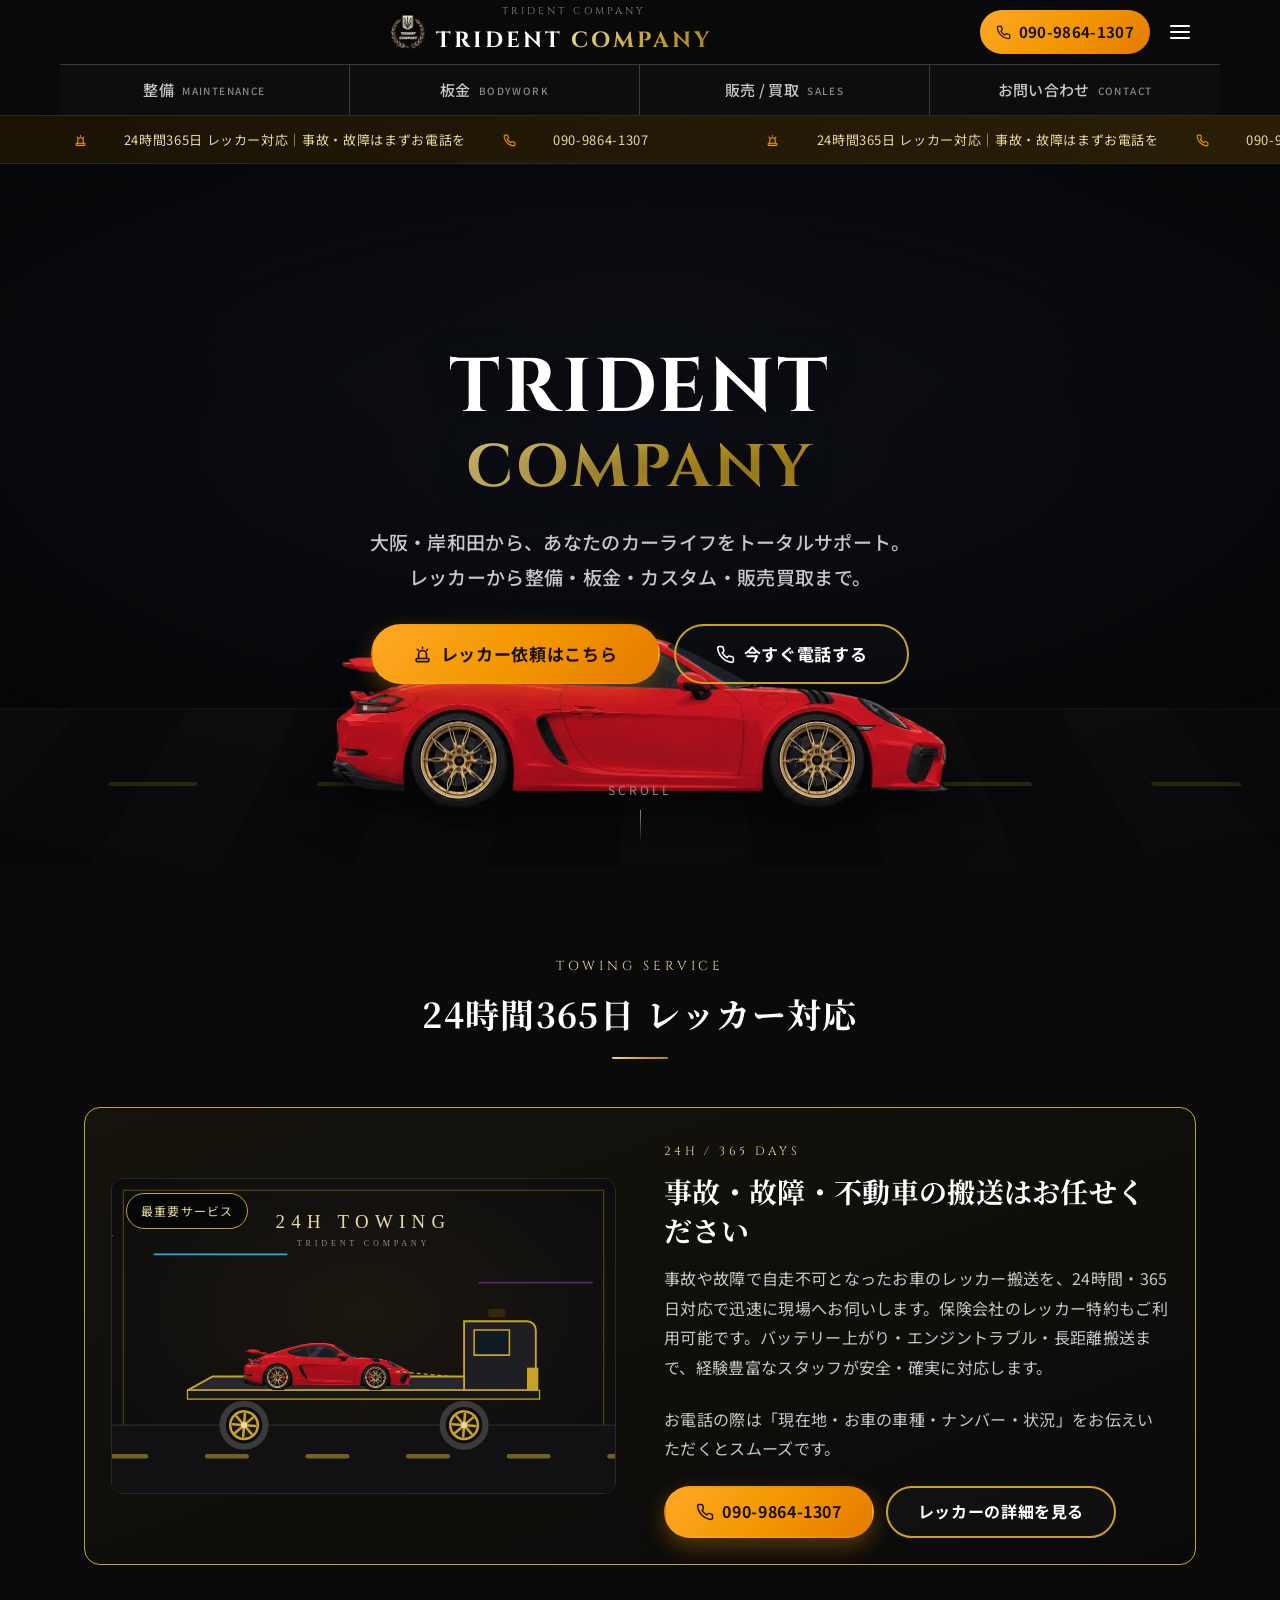
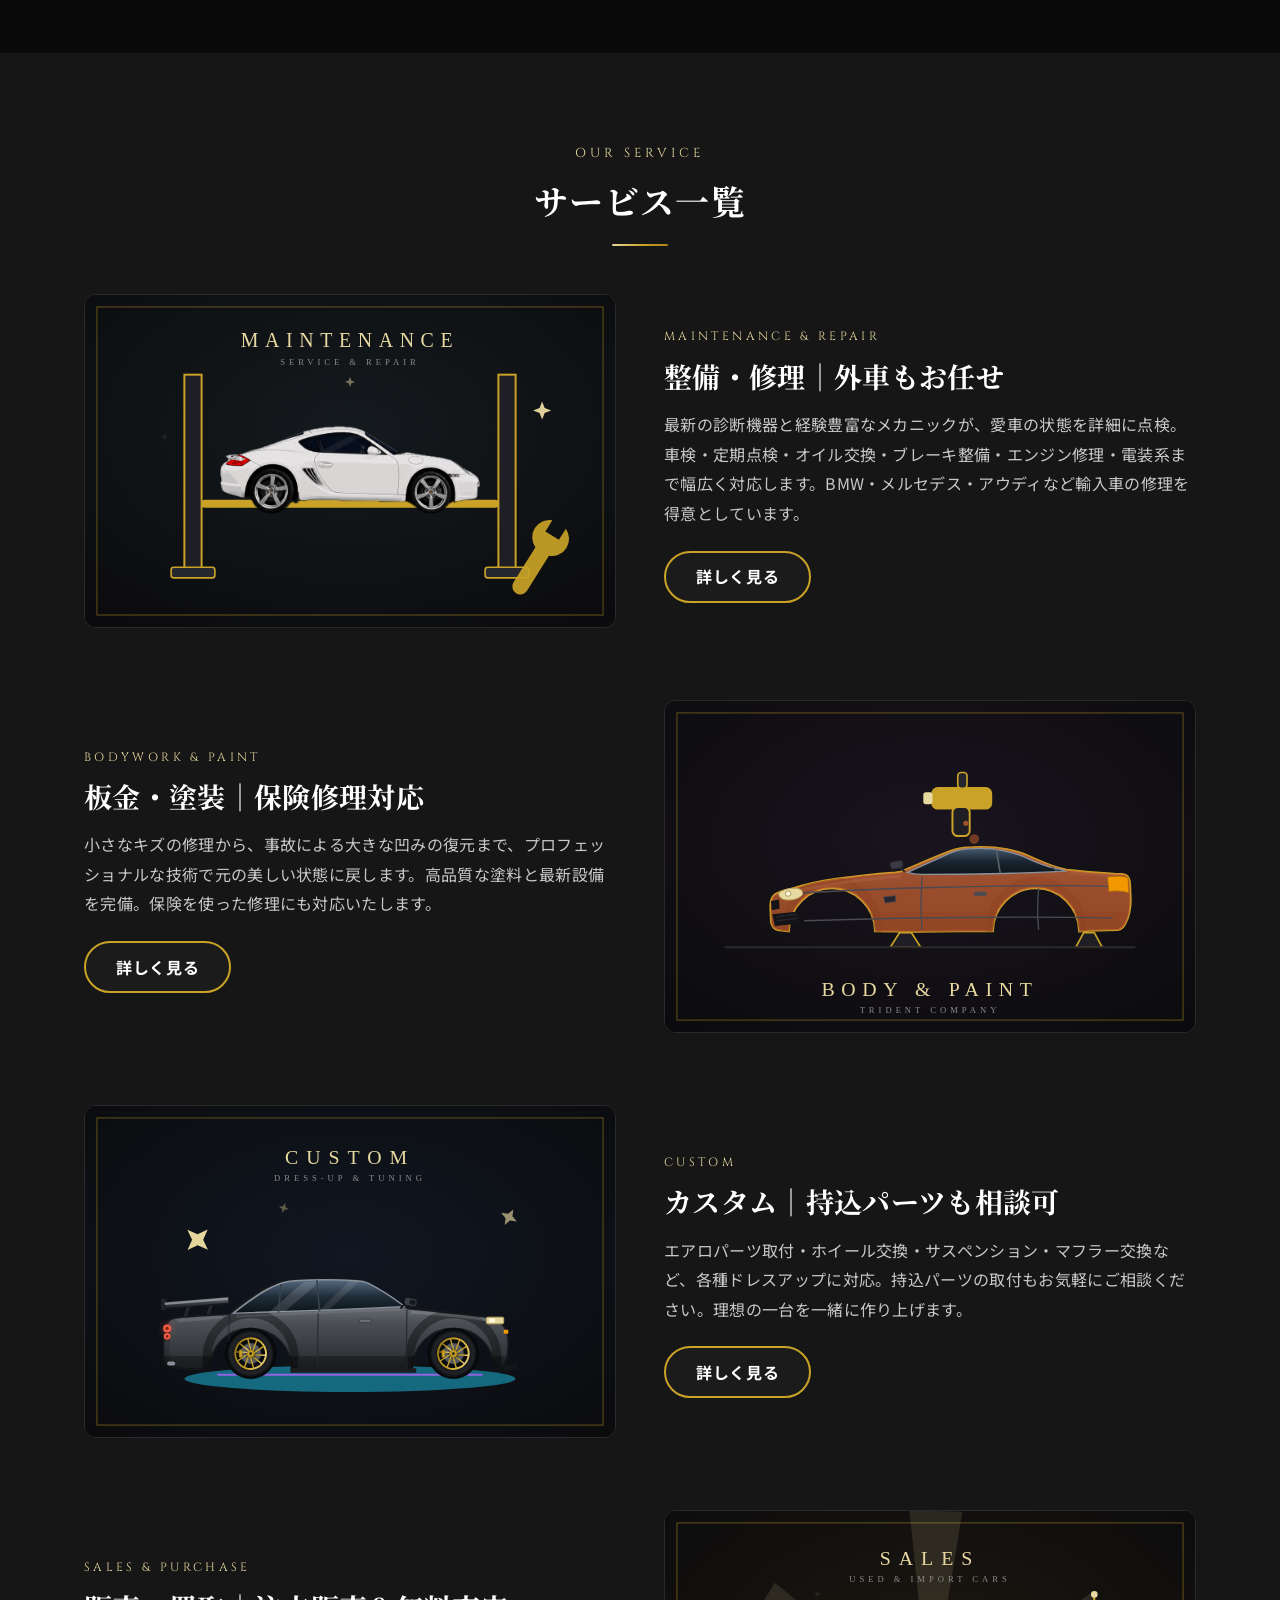
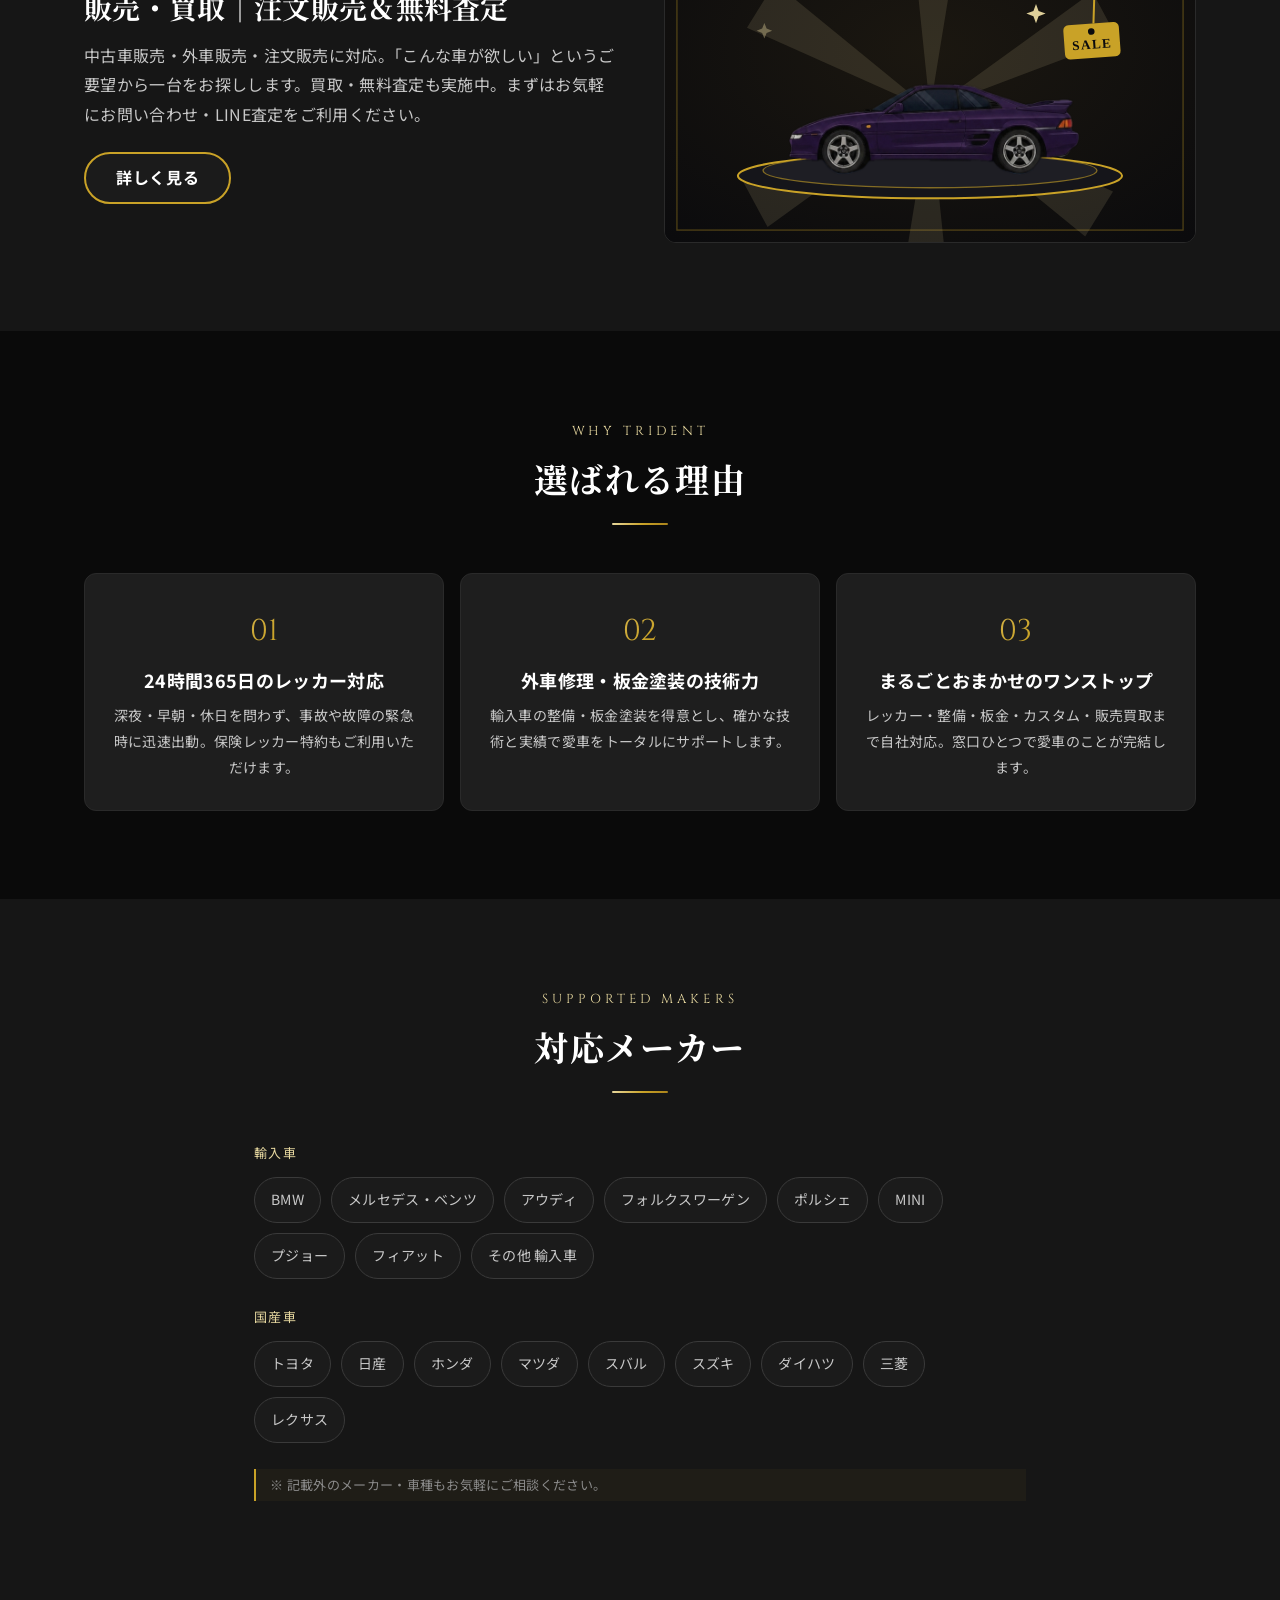
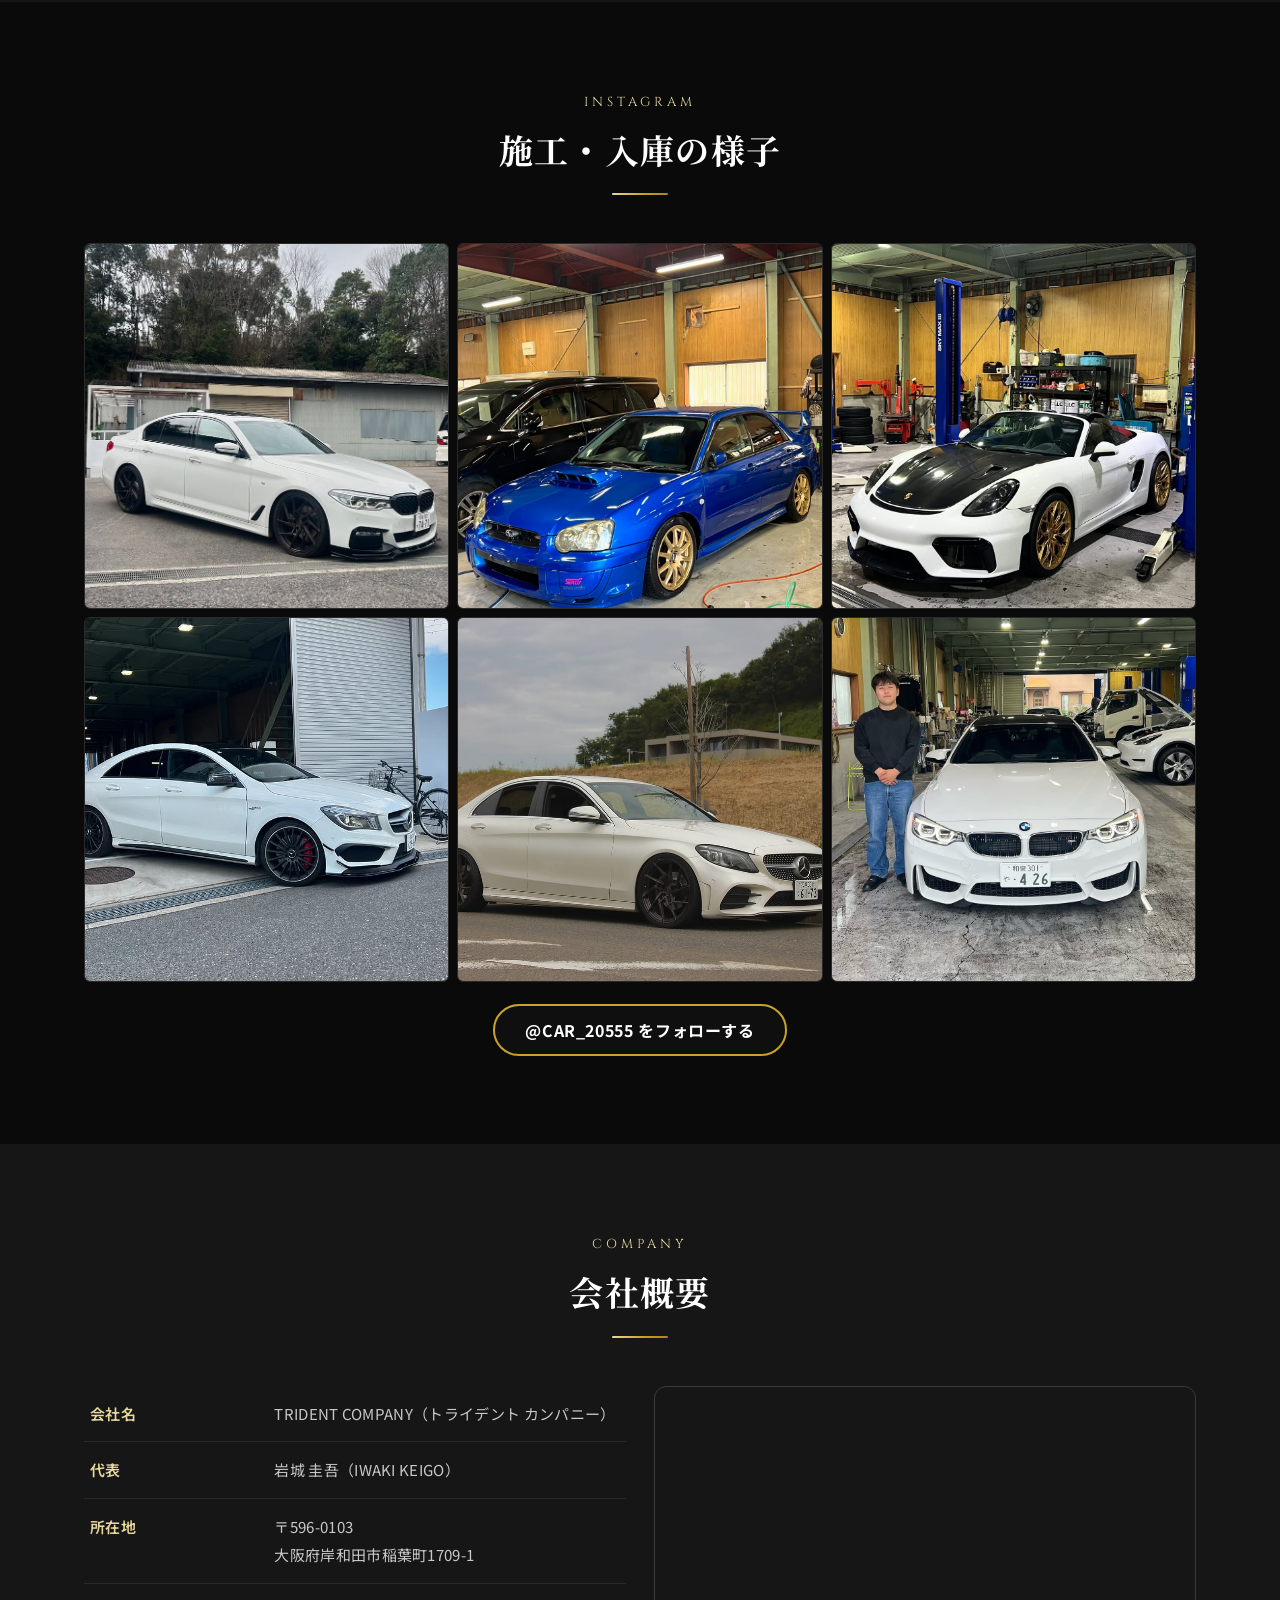
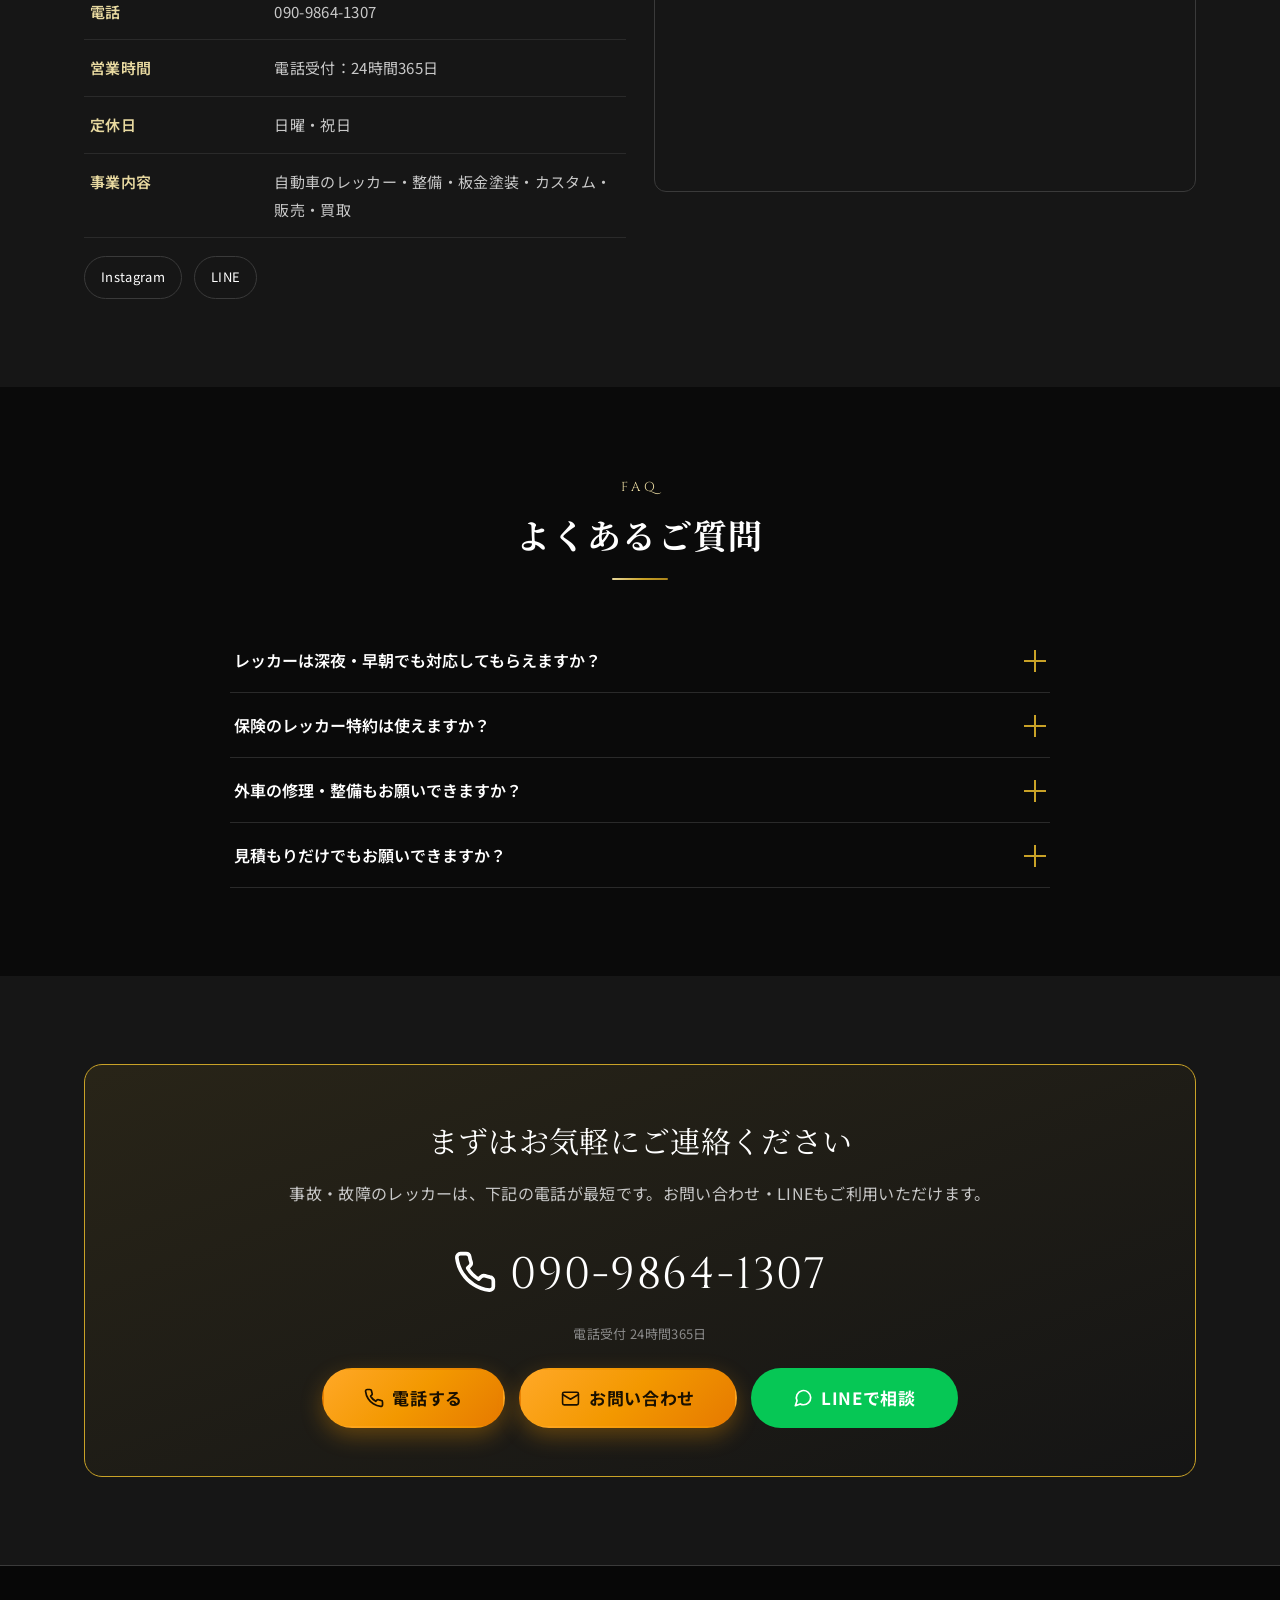
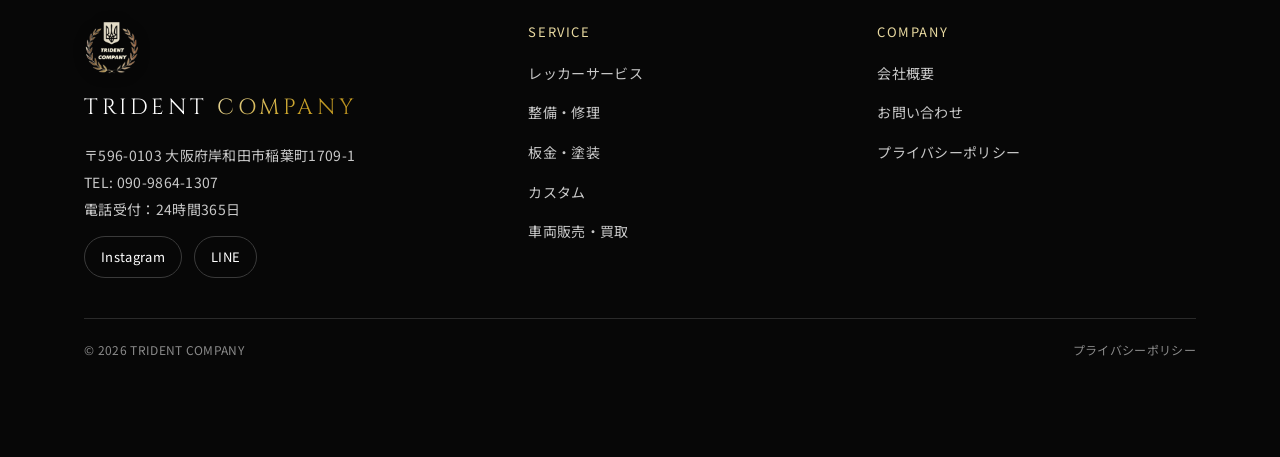
==== index.html @ f05b289e "レッカー対応可否の文言・定休日・Instagram固定表示・通知バー表示崩れを修正 - レッカー: 基本対応可、車高/車幅を純正からカスタムの場合は事前連絡のお願いに変更 - 会社概要の定休日を「日曜" ====
<!DOCTYPE html>
<html lang="ja">
<head>
<meta charset="UTF-8">
<meta name="viewport" content="width=device-width, initial-scale=1">
<title>TRIDENT COMPANY｜岸和田・大阪のレッカー・整備・板金塗装・カスタム・販売買取</title>
<meta name="description" content="大阪府岸和田市のTRIDENT COMPANY。24時間365日のレッカー対応をはじめ、外車修理・整備、板金塗装、カスタム、中古車販売・買取まで自動車のことをトータルサポート。事故・故障は今すぐお電話ください。">
<!-- ▼ 静的先行制作（WordPress+AFFINGER 移植前のデザイン確定物）。本番のtitle/meta/OGP/構造化データは SEO SIMPLE PACK 等で設定 -->
<link rel="preconnect" href="https://fonts.googleapis.com">
<link rel="preconnect" href="https://fonts.gstatic.com" crossorigin>
<link href="https://fonts.googleapis.com/css2?family=Cinzel:wght@500;600;700&family=Noto+Sans+JP:wght@400;500;700&family=Noto+Serif+JP:wght@500;700&display=swap" rel="stylesheet">
<link rel="stylesheet" href="assets/css/style.css">
</head>
<body>

<!-- ======================= ヘッダー ======================= -->
<header class="site-header">
  <div class="header-bar">
    <span class="header-spacer" aria-hidden="true"></span>
    <a href="index.html" class="header-logo" aria-label="TRIDENT COMPANY トップへ">
      <img src="assets/img/logo.png?v=20260721" alt="TRIDENT COMPANY エンブレム" class="header-emblem" width="36" height="36">
      <span class="header-logo__text">
        <span class="header-logo__sub">TRIDENT COMPANY</span>
        <span class="header-logo__main"><span class="t">TRIDENT</span> <span class="c">COMPANY</span></span>
      </span>
    </a>
    <a href="tel:09098641307" class="header-tel"><span class="icn icn--tel" aria-hidden="true"></span> 090-9864-1307</a>
    <button class="icon-btn" data-drawer-open aria-label="メニューを開く" aria-expanded="false" aria-controls="drawer">
      <svg viewBox="0 0 24 24" fill="none" stroke="currentColor" stroke-width="2"><path d="M3 6h18M3 12h18M3 18h18" stroke-linecap="round"/></svg>
    </button>
  </div>
  <!-- 2×2 ボックスナビ（主ナビ：整備／板金／販売・買取／お問い合わせ） -->
  <nav class="boxnav" aria-label="主要ナビゲーション">
    <a class="boxnav__item" href="maintenance/index.html">整備 <span class="em">MAINTENANCE</span></a>
    <a class="boxnav__item" href="bodywork/index.html">板金 <span class="em">BODYWORK</span></a>
    <a class="boxnav__item" href="sales/index.html">販売 / 買取 <span class="em">SALES</span></a>
    <a class="boxnav__item" href="contact/index.html">お問い合わせ <span class="em">CONTACT</span></a>
  </nav>
</header>

<!-- ======================= ドロワー（全ページ導線） ======================= -->
<div class="drawer" id="drawer">
  <div class="drawer__overlay" data-drawer-close></div>
  <div class="drawer__panel" role="dialog" aria-label="メニュー">
    <div class="drawer__head">
      <span class="drawer__brand"><img src="assets/img/logo.png?v=20260721" alt="" class="header-emblem" width="28" height="28"><span class="header-logo__main"><span class="t">TRIDENT</span> <span class="c">COMPANY</span></span></span>
      <button class="icon-btn" data-drawer-close aria-label="メニューを閉じる">
        <svg viewBox="0 0 24 24" fill="none" stroke="currentColor" stroke-width="2"><path d="M6 6l12 12M18 6L6 18" stroke-linecap="round"/></svg>
      </button>
    </div>
    <ul class="drawer__nav">
      <li><a href="towing/index.html">レッカーサービス</a></li>
      <li><a href="maintenance/index.html">整備・修理</a></li>
      <li><a href="bodywork/index.html">板金・塗装</a></li>
      <li><a href="custom/index.html">カスタム</a></li>
      <li><a href="sales/index.html">車両販売・買取</a></li>
      <li><a href="company/index.html">会社概要</a></li>
      <li><a href="contact/index.html">お問い合わせ</a></li>
    </ul>
    <div class="drawer__sns">
      <a href="https://www.instagram.com/car_20555/" target="_blank" rel="noopener">Instagram</a>
      <a href="#" data-line>LINEで相談</a>
    </div>
  </div>
</div>

<main class="has-fixed-header">

  <!-- ======================= 通知バー ======================= -->
  <div class="notice-bar" role="status">
    <div class="notice-bar__track">
      <span><span class="icn icn--siren" aria-hidden="true"></span> 24時間365日 レッカー対応｜事故・故障はまずお電話を <span class="icn icn--tel" aria-hidden="true"></span> 090-9864-1307</span>
      <span><span class="icn icn--siren" aria-hidden="true"></span> 24時間365日 レッカー対応｜事故・故障はまずお電話を <span class="icn icn--tel" aria-hidden="true"></span> 090-9864-1307</span>
    </div>
  </div>

  <!-- ======================= ファーストビュー ======================= -->
  <section class="hero">
    <!-- 3D走行シーン：実写のオーナー車（Cayman GT4）は定位置で、路面・光跡が後方へ流れる -->
    <div class="hero__bg hero3d" aria-hidden="true">
      <div class="hero3d__streaks"><i class="s1"></i><i class="s2"></i><i class="s3"></i><i class="s4"></i><i class="s5"></i><i class="s6"></i></div>
      <div class="hero3d__road">
        <div class="hero3d__lane"></div>
      </div>
      <div class="hero3d__car">
        <img class="hero3d__body" src="assets/img/hero-car-toon.png?v=20260721" alt="">
        <img class="hero3d__wheel hero3d__wheel--f" src="assets/img/hero-wheel-f.png?v=20260721" alt="">
        <img class="hero3d__wheel hero3d__wheel--r" src="assets/img/hero-wheel-r.png?v=20260721" alt="">
      </div>
    </div>
    <div class="hero__inner">
      <h1 class="hero__logo">
        <span class="l1">TRIDENT</span>
        <span class="l2">COMPANY</span>
      </h1>
      <!-- キャッチコピーは提案（検討事項 A-2）。要承認 -->
      <p class="hero__copy">大阪・岸和田から、あなたのカーライフをトータルサポート。<br>レッカーから整備・板金・カスタム・販売買取まで。</p>
      <div class="hero__cta">
        <a href="#contact" class="btn btn--primary btn--lg"><span class="btn__icon"><span class="icn icn--siren" aria-hidden="true"></span></span> レッカー依頼はこちら</a>
        <a href="tel:09098641307" class="btn btn--ghost btn--lg"><span class="btn__icon"><span class="icn icn--tel" aria-hidden="true"></span></span> 今すぐ電話する</a>
      </div>
    </div>
    <a href="#towing" class="hero__scroll">SCROLL</a>
  </section>

  <!-- ======================= レッカー（最重要） ======================= -->
  <section class="section" id="towing">
    <div class="container">
      <div class="sec-head">
        <span class="sec-head__en">Towing Service</span>
        <h2 class="sec-head__ja">24時間365日 レッカー対応</h2>
        <div class="sec-head__divider"></div>
      </div>
      <div class="service-row service-row--feature reveal">
        <div class="service-row__media">
          <span class="service-row__badge">最重要サービス</span>
          <img src="assets/img/towing.svg?v=20260721" alt="高級車をレッカー搬送するTRIDENT COMPANYのレッカー車">
        </div>
        <div class="service-row__body">
          <span class="service-row__en">24H / 365 Days</span>
          <h3 class="service-row__title">事故・故障・不動車の搬送はお任せください</h3>
          <p class="service-row__text">事故や故障で自走不可となったお車のレッカー搬送を、24時間・365日対応で迅速に現場へお伺いします。保険会社のレッカー特約もご利用可能です。バッテリー上がり・エンジントラブル・長距離搬送まで、経験豊富なスタッフが安全・確実に対応します。</p>
          <p class="service-row__text">お電話の際は「現在地・お車の車種・ナンバー・状況」をお伝えいただくとスムーズです。</p>
          <div class="service-row__actions">
            <a href="tel:09098641307" class="btn btn--tel"><span class="btn__icon"><span class="icn icn--tel" aria-hidden="true"></span></span> 090-9864-1307</a>
            <a href="towing/index.html" class="btn btn--ghost">レッカーの詳細を見る</a>
          </div>
        </div>
      </div>
    </div>
  </section>

  <!-- ======================= その他サービス（整備/板金/カスタム/販売買取） ======================= -->
  <section class="section section--sub">
    <div class="container">
      <div class="sec-head">
        <span class="sec-head__en">Our Service</span>
        <h2 class="sec-head__ja">サービス一覧</h2>
        <div class="sec-head__divider"></div>
      </div>

      <!-- 整備・修理 -->
      <div class="service-row reveal">
        <div class="service-row__media"><img src="assets/img/maintenance.svg?v=20260721" alt="輸入車を整備するTRIDENT COMPANYの工場"></div>
        <div class="service-row__body">
          <span class="service-row__en">Maintenance & Repair</span>
          <h3 class="service-row__title">整備・修理｜外車もお任せ</h3>
          <p class="service-row__text">最新の診断機器と経験豊富なメカニックが、愛車の状態を詳細に点検。車検・定期点検・オイル交換・ブレーキ整備・エンジン修理・電装系まで幅広く対応します。BMW・メルセデス・アウディなど輸入車の修理を得意としています。</p>
          <div class="service-row__actions">
            <a href="maintenance/index.html" class="btn btn--ghost">詳しく見る</a>
          </div>
        </div>
      </div>

      <!-- 板金・塗装 -->
      <div class="service-row service-row--reverse reveal">
        <div class="service-row__media"><img src="assets/img/bodywork.svg?v=20260721" alt="板金塗装作業中の車両"></div>
        <div class="service-row__body">
          <span class="service-row__en">Bodywork & Paint</span>
          <h3 class="service-row__title">板金・塗装｜保険修理対応</h3>
          <p class="service-row__text">小さなキズの修理から、事故による大きな凹みの復元まで、プロフェッショナルな技術で元の美しい状態に戻します。高品質な塗料と最新設備を完備。保険を使った修理にも対応いたします。</p>
          <div class="service-row__actions">
            <a href="bodywork/index.html" class="btn btn--ghost">詳しく見る</a>
          </div>
        </div>
      </div>

      <!-- カスタム -->
      <div class="service-row reveal">
        <div class="service-row__media"><img src="assets/img/custom.svg?v=20260721" alt="カスタムされたスポーツカー"></div>
        <div class="service-row__body">
          <span class="service-row__en">Custom</span>
          <h3 class="service-row__title">カスタム｜持込パーツも相談可</h3>
          <p class="service-row__text">エアロパーツ取付・ホイール交換・サスペンション・マフラー交換など、各種ドレスアップに対応。持込パーツの取付もお気軽にご相談ください。理想の一台を一緒に作り上げます。</p>
          <div class="service-row__actions">
            <a href="custom/index.html" class="btn btn--ghost">詳しく見る</a>
          </div>
        </div>
      </div>

      <!-- 販売・買取 -->
      <div class="service-row service-row--reverse reveal">
        <div class="service-row__media"><img src="assets/img/sales.svg?v=20260721" alt="展示された車両"></div>
        <div class="service-row__body">
          <span class="service-row__en">Sales & Purchase</span>
          <h3 class="service-row__title">販売・買取｜注文販売＆無料査定</h3>
          <p class="service-row__text">中古車販売・外車販売・注文販売に対応。「こんな車が欲しい」というご要望から一台をお探しします。買取・無料査定も実施中。まずはお気軽にお問い合わせ・LINE査定をご利用ください。</p>
          <div class="service-row__actions">
            <a href="sales/index.html" class="btn btn--ghost">詳しく見る</a>
          </div>
        </div>
      </div>
    </div>
  </section>

  <!-- ======================= 選ばれる理由 ======================= -->
  <section class="section">
    <div class="container">
      <div class="sec-head">
        <span class="sec-head__en">Why TRIDENT</span>
        <h2 class="sec-head__ja">選ばれる理由</h2>
        <div class="sec-head__divider"></div>
      </div>
      <div class="reason-grid">
        <div class="reason reveal"><div class="reason__no">01</div><h3 class="reason__title">24時間365日のレッカー対応</h3><p class="reason__text">深夜・早朝・休日を問わず、事故や故障の緊急時に迅速出動。保険レッカー特約もご利用いただけます。</p></div>
        <div class="reason reveal"><div class="reason__no">02</div><h3 class="reason__title">外車修理・板金塗装の技術力</h3><p class="reason__text">輸入車の整備・板金塗装を得意とし、確かな技術と実績で愛車をトータルにサポートします。</p></div>
        <div class="reason reveal"><div class="reason__no">03</div><h3 class="reason__title">まるごとおまかせのワンストップ</h3><p class="reason__text">レッカー・整備・板金・カスタム・販売買取まで自社対応。窓口ひとつで愛車のことが完結します。</p></div>
      </div>
    </div>
  </section>

  <!-- ======================= 対応メーカー ======================= -->
  <section class="section section--sub">
    <div class="container container--narrow">
      <div class="sec-head">
        <span class="sec-head__en">Supported Makers</span>
        <h2 class="sec-head__ja">対応メーカー</h2>
        <div class="sec-head__divider"></div>
      </div>
      <div class="maker-group reveal">
        <div class="maker-group__label">輸入車</div>
        <ul class="maker-list">
          <li>BMW</li><li>メルセデス・ベンツ</li><li>アウディ</li><li>フォルクスワーゲン</li><li>ポルシェ</li><li>MINI</li><li>プジョー</li><li>フィアット</li><li>その他 輸入車</li>
        </ul>
      </div>
      <div class="maker-group reveal">
        <div class="maker-group__label">国産車</div>
        <ul class="maker-list">
          <li>トヨタ</li><li>日産</li><li>ホンダ</li><li>マツダ</li><li>スバル</li><li>スズキ</li><li>ダイハツ</li><li>三菱</li><li>レクサス</li>
        </ul>
      </div>
      <p class="note">※ 記載外のメーカー・車種もお気軽にご相談ください。</p>
    </div>
  </section>

  <!-- ======================= Instagram ======================= -->
  <section class="section">
    <div class="container">
      <div class="sec-head">
        <span class="sec-head__en">Instagram</span>
        <h2 class="sec-head__ja">施工・入庫の様子</h2>
        <div class="sec-head__divider"></div>
      </div>
      <!-- 投稿リスト（assets/data/instagram-posts.js）の 6 件を登録順に表示。
           各画像は該当投稿の permalink へ遷移する（検討事項 D-3）。
           以下の静的グリッドは JS 無効時のフォールバック（同じ 6 件） -->
      <div class="ig-grid reveal">
        <a href="https://www.instagram.com/car_20555/p/DHYOEVEyByz/" target="_blank" rel="noopener"><img src="assets/img/ig/DHYOEVEyByz.jpg" alt="施工・入庫の様子（Instagram投稿）"></a>
        <a href="https://www.instagram.com/car_20555/p/DGPBVTJzS4d/" target="_blank" rel="noopener"><img src="assets/img/ig/DGPBVTJzS4d.jpg" alt="施工・入庫の様子（Instagram投稿）"></a>
        <a href="https://www.instagram.com/car_20555/p/DFrOWS2ydJn/" target="_blank" rel="noopener"><img src="assets/img/ig/DFrOWS2ydJn.jpg" alt="施工・入庫の様子（Instagram投稿）"></a>
        <a href="https://www.instagram.com/car_20555/p/DFrNxedy4ZI/" target="_blank" rel="noopener"><img src="assets/img/ig/DFrNxedy4ZI.jpg" alt="施工・入庫の様子（Instagram投稿）"></a>
        <a href="https://www.instagram.com/car_20555/p/DFrNhfMSa7k/" target="_blank" rel="noopener"><img src="assets/img/ig/DFrNhfMSa7k.jpg" alt="施工・入庫の様子（Instagram投稿）"></a>
        <a href="https://www.instagram.com/car_20555/p/DCA43_5S76t/" target="_blank" rel="noopener"><img src="assets/img/ig/DCA43_5S76t.jpg" alt="施工・入庫の様子（Instagram投稿）"></a>
      </div>
      <div class="ig-note">
        <a href="https://www.instagram.com/car_20555/" target="_blank" rel="noopener" class="btn btn--ghost">@CAR_20555 をフォローする</a>
      </div>
    </div>
  </section>

  <!-- ======================= 会社概要 ======================= -->
  <section class="section section--sub" id="company">
    <div class="container">
      <div class="sec-head">
        <span class="sec-head__en">Company</span>
        <h2 class="sec-head__ja">会社概要</h2>
        <div class="sec-head__divider"></div>
      </div>
      <div class="company-cols reveal">
        <div>
          <table class="info-table">
            <tr><th>会社名</th><td>TRIDENT COMPANY（トライデント カンパニー）</td></tr>
            <tr><th>代表</th><td>岩城 圭吾（IWAKI KEIGO）</td></tr>
            <tr><th>所在地</th><td>〒596-0103<br>大阪府岸和田市稲葉町1709-1</td></tr>
            <tr><th>電話</th><td><a href="tel:09098641307">090-9864-1307</a></td></tr>
            <tr><th>営業時間</th><td>電話受付：24時間365日</td></tr>
            <tr><th>定休日</th><td>日曜・祝日</td></tr>
            <tr><th>事業内容</th><td>自動車のレッカー・整備・板金塗装・カスタム・販売・買取</td></tr>
          </table>
          <div class="footer-sns" style="margin-top:18px">
            <a href="https://www.instagram.com/car_20555/" target="_blank" rel="noopener">Instagram</a>
            <a href="#" data-line>LINE</a>
          </div>
        </div>
        <div class="map-embed">
          <!-- 住所連動のGoogleマップ埋め込み（キー不要のembed） -->
          <iframe title="TRIDENT COMPANY 所在地" loading="lazy" referrerpolicy="no-referrer-when-downgrade"
            src="https://maps.google.com/maps?q=%E5%A4%A7%E9%98%AA%E5%BA%9C%E5%B2%B8%E5%92%8C%E7%94%B0%E5%B8%82%E7%A8%B2%E8%91%89%E7%94%BA1709-1&output=embed"></iframe>
        </div>
      </div>
    </div>
  </section>

  <!-- ======================= FAQ ======================= -->
  <section class="section">
    <div class="container">
      <div class="sec-head">
        <span class="sec-head__en">FAQ</span>
        <h2 class="sec-head__ja">よくあるご質問</h2>
        <div class="sec-head__divider"></div>
      </div>
      <!-- FAQの実データは要収集（検討事項 C-9）。以下は想定Q&Aの提案 -->
      <div class="faq reveal">
        <div class="faq__item">
          <button class="faq__q" aria-expanded="false">レッカーは深夜・早朝でも対応してもらえますか？<span class="mark"></span></button>
          <div class="faq__a"><p>はい。24時間365日、事故・故障の緊急時に対応しております。まずはお電話（090-9864-1307）にてご連絡ください。</p></div>
        </div>
        <div class="faq__item">
          <button class="faq__q" aria-expanded="false">保険のレッカー特約は使えますか？<span class="mark"></span></button>
          <div class="faq__a"><p>ご加入の保険内容によりご利用いただけます。保険会社名・証券番号がお手元にあるとスムーズです。ご不明な場合もお気軽にご相談ください。</p></div>
        </div>
        <div class="faq__item">
          <button class="faq__q" aria-expanded="false">外車の修理・整備もお願いできますか？<span class="mark"></span></button>
          <div class="faq__a"><p>はい。BMW・メルセデス・アウディなど輸入車の整備・修理・板金塗装を得意としております。まずは車種と症状をお知らせください。</p></div>
        </div>
        <div class="faq__item">
          <button class="faq__q" aria-expanded="false">見積もりだけでもお願いできますか？<span class="mark"></span></button>
          <div class="faq__a"><p>もちろん可能です。お電話・LINEよりお気軽にお問い合わせください。写真を送っていただくと概算のご案内がスムーズです。</p></div>
        </div>
      </div>
    </div>
  </section>

  <!-- ======================= お問い合わせ CTA（#contact = レッカーCTAのスクロール先） ======================= -->
  <section class="section section--sub contact-cta" id="contact">
    <div class="container">
      <div class="contact-cta__box reveal">
        <p class="contact-cta__lead">まずはお気軽にご連絡ください</p>
        <p class="contact-cta__sub">事故・故障のレッカーは、下記の電話が最短です。お問い合わせ・LINEもご利用いただけます。</p>
        <a href="tel:09098641307" class="contact-cta__tel"><span class="icn icn--tel" aria-hidden="true"></span> 090-9864-1307</a>
        <p class="contact-cta__hours">電話受付 24時間365日</p>
        <div class="contact-cta__actions">
          <a href="tel:09098641307" class="btn btn--tel btn--lg"><span class="btn__icon"><span class="icn icn--tel" aria-hidden="true"></span></span> 電話する</a>
          <a href="contact/index.html" class="btn btn--primary btn--lg"><span class="btn__icon"><span class="icn icn--mail" aria-hidden="true"></span></span> お問い合わせ</a>
          <a href="#" data-line class="btn btn--line btn--lg"><span class="btn__icon"><span class="icn icn--chat" aria-hidden="true"></span></span> LINEで相談</a>
        </div>
      </div>
    </div>
  </section>

</main>

<!-- ======================= フッター ======================= -->
<footer class="site-footer">
  <div class="container">
    <div class="footer-grid">
      <div>
        <img src="assets/img/logo.png?v=20260721" alt="TRIDENT COMPANY エンブレム" class="footer-emblem" width="56" height="56">
        <div class="footer-logo"><span class="t">TRIDENT</span> <span class="c">COMPANY</span></div>
        <div class="footer-info">
          〒596-0103 大阪府岸和田市稲葉町1709-1<br>
          TEL: <a href="tel:09098641307">090-9864-1307</a><br>
          電話受付：24時間365日
        </div>
        <div class="footer-sns">
          <a href="https://www.instagram.com/car_20555/" target="_blank" rel="noopener">Instagram</a>
          <a href="#" data-line>LINE</a>
        </div>
      </div>
      <div>
        <div class="footer-col__title">SERVICE</div>
        <ul class="footer-nav">
          <li><a href="towing/index.html">レッカーサービス</a></li>
          <li><a href="maintenance/index.html">整備・修理</a></li>
          <li><a href="bodywork/index.html">板金・塗装</a></li>
          <li><a href="custom/index.html">カスタム</a></li>
          <li><a href="sales/index.html">車両販売・買取</a></li>
        </ul>
      </div>
      <div>
        <div class="footer-col__title">COMPANY</div>
        <ul class="footer-nav">
          <li><a href="company/index.html">会社概要</a></li>
          <li><a href="contact/index.html">お問い合わせ</a></li>
          <li><a href="privacy/index.html">プライバシーポリシー</a></li>
        </ul>
      </div>
    </div>
    <div class="footer-bottom">
      <span>© <span data-year>2026</span> TRIDENT COMPANY</span>
      <a href="privacy/index.html">プライバシーポリシー</a>
    </div>
  </div>
</footer>

<!-- ======================= 下部固定CTA（SP） ======================= -->
<nav class="fixed-cta" aria-label="固定アクション">
  <a href="tel:09098641307" class="is-tel"><span class="ic"><span class="icn icn--tel" aria-hidden="true"></span></span>電話する</a>
  <a href="contact/index.html"><span class="ic"><span class="icn icn--mail" aria-hidden="true"></span></span>お問い合わせ</a>
  <a href="#" data-line class="is-line"><span class="ic"><span class="icn icn--chat" aria-hidden="true"></span></span>LINE</a>
</nav>

<script src="assets/data/instagram-posts.js"></script>
<script src="assets/js/main.js"></script>
</body>
</html>
---- assets/css/style.css ----
@charset "UTF-8";
/* =============================================================
   TRIDENT COMPANY — 静的先行制作 共通スタイル
   デザイントークンは docs/02_レイアウト設計書.md §2 準拠
   （黒基調＋ゴールド＋ネオン、CTAはオレンジ）
   ============================================================= */

/* ---------- Design Tokens ---------- */
:root {
  /* 背景 */
  --bg: #0A0A0A;
  --bg-sub: #161616;
  --bg-card: #1E1E1E;
  --bg-elevated: #222222;
  --border: #3A3A3A;
  --border-soft: #2A2A2A;

  /* テキスト */
  --text: #FFFFFF;
  --text-sub: #C8C8C8;
  --text-mute: #8A8A8A;

  /* ブランドアクセント（ゴールド） */
  --gold: #C9A227;
  --gold-light: #E8D9A0;
  --gold-grad: linear-gradient(135deg, #E8D9A0 0%, #C9A227 55%, #A9821B 100%);

  /* CTA / 緊急（オレンジ） */
  --orange: #F39800;
  --orange-strong: #FF8C00;
  --orange-grad: linear-gradient(135deg, #FFA827 0%, #F39800 50%, #E67A00 100%);

  /* ネオン（装飾ライン） */
  --neon-cyan: #21D4FD;
  --neon-blue: #2E5BFF;
  --neon-magenta: #C24BF5;

  /* レイアウト */
  --maxw: 1160px;
  --maxw-narrow: 820px;
  --gutter: 24px;
  --radius-btn: 999px;
  --radius-card: 12px;
  --header-h: 64px;

  /* フォント */
  --font-serif-en: "Cinzel", "Times New Roman", "YuMincho", "Yu Mincho", serif;
  --font-serif-jp: "Noto Serif JP", "YuMincho", "Yu Mincho", "Hiragino Mincho ProN", serif;
  --font-sans: "Noto Sans JP", "Hiragino Kaku Gothic ProN", "Yu Gothic", "Meiryo", sans-serif;

  /* Z-index */
  --z-header: 100;
  --z-drawer: 200;
  --z-fixedcta: 150;
}

/* ---------- Reset / Base ---------- */
* { box-sizing: border-box; }
html { scroll-behavior: smooth; -webkit-text-size-adjust: 100%; }
body {
  margin: 0;
  background: var(--bg);
  color: var(--text);
  font-family: var(--font-sans);
  font-size: 16px;
  line-height: 1.85;
  letter-spacing: .02em;
  overflow-x: hidden;
  -webkit-font-smoothing: antialiased;
}
img { max-width: 100%; height: auto; display: block; }
a { color: inherit; text-decoration: none; transition: color .2s, opacity .2s; }
a:hover { opacity: .85; }
ul { list-style: none; margin: 0; padding: 0; }
h1, h2, h3, h4 { margin: 0; font-weight: 700; line-height: 1.4; }
p { margin: 0 0 1em; }
:focus-visible { outline: 2px solid var(--orange); outline-offset: 2px; }

/* ---------- Utility ---------- */
.container { width: 100%; max-width: var(--maxw); margin-inline: auto; padding-inline: var(--gutter); }
.container--narrow { max-width: var(--maxw-narrow); }
.section { padding: 88px 0; position: relative; }
.section--sub { background: var(--bg-sub); }
.text-center { text-align: center; }
.sr-only { position: absolute; width: 1px; height: 1px; padding: 0; margin: -1px; overflow: hidden; clip: rect(0 0 0 0); white-space: nowrap; border: 0; }

/* ---------- Section Heading（英字小見出し＋日本語H2＋区切り線） ---------- */
.sec-head { text-align: center; margin-bottom: 48px; }
.sec-head__en {
  display: block;
  font-family: var(--font-serif-en);
  font-size: 13px;
  letter-spacing: .3em;
  text-transform: uppercase;
  color: var(--gold-light);
  margin-bottom: 12px;
}
.sec-head__ja {
  font-family: var(--font-serif-jp);
  font-size: clamp(22px, 3.4vw, 34px);
  letter-spacing: .04em;
}
.sec-head__divider {
  width: 56px; height: 2px; margin: 20px auto 0;
  background: var(--gold-grad); border-radius: 2px;
}
.sec-head--light .sec-head__ja { color: #0d0d0d; }
.sec-head--light .sec-head__en { color: var(--gold); }

/* ---------- Buttons ---------- */
.btn {
  display: inline-flex; align-items: center; justify-content: center; gap: .5em;
  min-height: 52px; padding: 0 30px;
  font-family: var(--font-sans); font-weight: 700; font-size: 16px; letter-spacing: .04em;
  border-radius: var(--radius-btn); border: 2px solid transparent;
  cursor: pointer; text-align: center; line-height: 1.3;
  transition: transform .15s ease, box-shadow .2s ease, background .2s ease;
}
.btn:hover { transform: translateY(-2px); opacity: 1; }
.btn__icon { font-size: 1.15em; line-height: 1; }
.btn--primary { background: var(--orange-grad); color: #1a1000; box-shadow: 0 8px 22px rgba(243,152,0,.32); }
.btn--primary:hover { box-shadow: 0 12px 30px rgba(243,152,0,.45); }
.btn--tel { background: var(--orange-grad); color: #1a1000; box-shadow: 0 8px 22px rgba(243,152,0,.32); }
.btn--line { background: #06C755; color: #fff; }
.btn--ghost { background: rgba(255,255,255,.02); color: var(--text); border-color: var(--gold); }
.btn--ghost:hover { background: rgba(201,162,39,.12); }
.btn--lg { min-height: 60px; font-size: 17px; padding: 0 40px; }
.btn--block { display: flex; width: 100%; }

/* ============================================================
   Header
   ============================================================ */
.site-header {
  position: fixed; inset: 0 0 auto 0; z-index: var(--z-header);
  background: rgba(10,10,10,.72);
  backdrop-filter: saturate(140%) blur(10px);
  border-bottom: 1px solid var(--border-soft);
}
.header-bar {
  height: var(--header-h);
  display: grid; grid-template-columns: 48px 1fr 48px; align-items: center;
  max-width: var(--maxw); margin-inline: auto; padding-inline: 14px;
}
.header-logo { text-align: center; font-family: var(--font-serif-en); letter-spacing: .18em; }
.header-logo .t { color: #fff; font-weight: 700; }
.header-logo .c { background: var(--gold-grad); -webkit-background-clip: text; background-clip: text; color: transparent; font-weight: 700; }
.header-logo__main { font-size: clamp(17px, 4.6vw, 22px); }
.header-logo__sub { display: none; }
.icon-btn {
  width: 44px; height: 44px; display: inline-flex; align-items: center; justify-content: center;
  background: transparent; border: 0; color: #fff; cursor: pointer; border-radius: 8px;
}
.icon-btn:hover { background: rgba(255,255,255,.08); }
.header-spacer { width: 44px; height: 44px; }
.icon-btn svg { width: 24px; height: 24px; }

/* PC: ヘッダー右に電話ボタン（レイアウト設計書 §3.1 提案） */
.header-tel { display: none; }
@media (min-width: 992px) {
  .header-bar { grid-template-columns: 48px 1fr auto 48px; gap: 8px; }
  .header-tel {
    display: inline-flex; align-items: center; gap: 8px;
    padding: 8px 16px; border-radius: var(--radius-btn);
    background: var(--orange-grad); color: #1a1000; font-weight: 700; font-size: 15px; white-space: nowrap;
  }
  .header-logo__sub { display: block; font-size: 10px; letter-spacing: .3em; color: var(--text-mute); }
}

/* 2×2 ボックスナビ（主ナビ） */
.boxnav {
  max-width: var(--maxw); margin-inline: auto;
  display: grid; grid-template-columns: 1fr 1fr;
  border-top: 1px solid var(--border);
}
.boxnav__item {
  display: flex; flex-direction: column; align-items: center; justify-content: center; gap: 2px;
  min-height: 58px; padding: 8px 6px; text-align: center; line-height: 1.3;
  border-right: 1px solid var(--border); border-bottom: 1px solid var(--border);
  font-size: 15px; font-weight: 500; color: var(--text-sub);
  background: rgba(255,255,255,.015);
  transition: background .2s, color .2s;
}
.boxnav__item:nth-child(2n) { border-right: 0; }
.boxnav__item:hover { background: rgba(201,162,39,.10); color: #fff; }
.boxnav__item .em { font-size: 10px; letter-spacing: .14em; color: var(--text-mute); }
@media (min-width: 992px) {
  .boxnav { grid-template-columns: repeat(4, 1fr); }
  .boxnav__item { flex-direction: row; gap: 8px; border-bottom: 0; min-height: 50px; }
  .boxnav__item:nth-child(2n) { border-right: 1px solid var(--border); }
  .boxnav__item:last-child { border-right: 0; }
}

/* body の上部余白（固定ヘッダー＋ボックスナビ分）
   モバイル幅では boxnav が 2 行（2列×4項目＝各58px＋境界1px＝117px）になるため、
   その分を確保しないと直下の通知バーが固定ヘッダーに隠れてしまう。 */
.has-fixed-header { padding-top: calc(var(--header-h) + 117px); }
@media (min-width: 992px) { .has-fixed-header { padding-top: calc(var(--header-h) + 51px); } }

/* ---------- 通知バー ---------- */
.notice-bar {
  background: linear-gradient(90deg, #1a1305, #2a1e06);
  border-bottom: 1px solid var(--border-soft);
  overflow: hidden; white-space: nowrap;
}
.notice-bar__track { display: inline-block; padding: 9px 0; animation: marquee 22s linear infinite; }
.notice-bar__track span { padding: 0 40px; font-size: 13px; color: var(--gold-light); letter-spacing: .05em; }
@keyframes marquee { from { transform: translateX(0); } to { transform: translateX(-50%); } }
@media (prefers-reduced-motion: reduce) { .notice-bar__track { animation: none; padding-left: 16px; } }

/* ---------- ハンバーガー ドロワー ---------- */
.drawer {
  position: fixed; inset: 0; z-index: var(--z-drawer);
  visibility: hidden; opacity: 0; transition: opacity .3s, visibility .3s;
}
.drawer.is-open { visibility: visible; opacity: 1; }
.drawer__overlay { position: absolute; inset: 0; background: rgba(0,0,0,.6); }
.drawer__panel {
  position: absolute; top: 0; right: 0; height: 100%; width: min(86vw, 360px);
  background: #0d0d0d; border-left: 1px solid var(--border);
  padding: 20px 22px; overflow-y: auto;
  transform: translateX(100%); transition: transform .3s ease;
}
.drawer.is-open .drawer__panel { transform: translateX(0); }
.drawer__head { display: flex; justify-content: space-between; align-items: center; margin-bottom: 18px; }
.drawer__head .header-logo__main { font-size: 18px; font-family: var(--font-serif-en); letter-spacing: .16em; }
.drawer__nav li { border-bottom: 1px solid var(--border-soft); }
.drawer__nav a { display: block; padding: 15px 4px; font-size: 15px; }
.drawer__nav a:hover { color: var(--gold-light); }
.drawer__sns { display: flex; gap: 12px; margin-top: 22px; }
.drawer__sns a {
  flex: 1; text-align: center; padding: 12px; border: 1px solid var(--border); border-radius: 8px; font-size: 14px;
}

/* ============================================================
   Hero（トップ）
   ============================================================ */
.hero {
  position: relative; min-height: 78vh; display: flex; align-items: center; justify-content: center;
  text-align: center; overflow: hidden;
  background: #050505;
}
.hero__bg { position: absolute; inset: 0; z-index: 0; }
.hero__bg img { width: 100%; height: 100%; object-fit: cover; opacity: .9; }
.hero__bg::after { content: ""; position: absolute; inset: 0; background: radial-gradient(120% 90% at 50% 40%, rgba(5,5,5,.15), rgba(5,5,5,.72) 78%); }
.hero__inner { position: relative; z-index: 1; padding: 100px 20px; }
.hero__logo {
  font-family: var(--font-serif-en); letter-spacing: .12em; line-height: 1.15;
  text-shadow: 0 4px 30px rgba(0,0,0,.7);
}
.hero__logo .l1 { display: block; font-size: clamp(34px, 9vw, 76px); color: #fff; }
.hero__logo .l2 { display: block; font-size: clamp(26px, 7vw, 60px); background: var(--gold-grad); -webkit-background-clip: text; background-clip: text; color: transparent; }
.hero__copy { margin: 22px auto 30px; max-width: 640px; font-size: clamp(15px, 2.4vw, 19px); color: var(--text-sub); font-weight: 500; }
.hero__cta { display: flex; flex-wrap: wrap; gap: 14px; justify-content: center; }
.hero__scroll { position: absolute; bottom: 22px; left: 50%; transform: translateX(-50%); z-index: 1; font-size: 12px; letter-spacing: .25em; color: var(--text-mute); }
.hero__scroll::after { content: ""; display: block; width: 1px; height: 34px; margin: 8px auto 0; background: linear-gradient(var(--text-mute), transparent); }

/* ============================================================
   サービス紹介セクション（画像＋見出し＋本文＋CTA、交互）
   ============================================================ */
.service-row { display: grid; gap: 34px; align-items: center; }
.service-row + .service-row { margin-top: 72px; }
.service-row__media { position: relative; border-radius: var(--radius-card); overflow: hidden; border: 1px solid var(--border-soft); }
.service-row__media img { width: 100%; aspect-ratio: 16/10; object-fit: cover; }
.service-row__badge {
  position: absolute; top: 14px; left: 14px; padding: 6px 14px; border-radius: var(--radius-btn);
  background: rgba(0,0,0,.6); border: 1px solid var(--gold); color: var(--gold-light); font-size: 12px; letter-spacing: .1em;
}
.service-row__en { font-family: var(--font-serif-en); font-size: 12px; letter-spacing: .28em; color: var(--gold-light); text-transform: uppercase; }
.service-row__title { font-family: var(--font-serif-jp); font-size: clamp(21px, 3vw, 28px); margin: 8px 0 14px; }
.service-row__text { color: var(--text-sub); margin-bottom: 22px; }
.service-row__actions { display: flex; flex-wrap: wrap; gap: 12px; }
@media (min-width: 860px) {
  .service-row { grid-template-columns: 1fr 1fr; gap: 48px; }
  .service-row--reverse .service-row__media { order: 2; }
}
/* レッカー＝最重要（強調） */
.service-row--feature { padding: 26px; border: 1px solid var(--gold); border-radius: 16px; background: linear-gradient(160deg, rgba(201,162,39,.06), rgba(0,0,0,0)); }

/* ---------- カード（サービス特徴 / 対応内容） ---------- */
.card-grid { display: grid; grid-template-columns: repeat(2, 1fr); gap: 14px; }
@media (min-width: 720px) { .card-grid { grid-template-columns: repeat(3, 1fr); } }
.card {
  background: var(--bg-card); border: 1px solid var(--border-soft); border-radius: var(--radius-card);
  padding: 22px 18px; transition: border-color .2s, transform .2s, box-shadow .2s;
}
.card:hover { border-color: var(--gold); transform: translateY(-3px); box-shadow: 0 10px 28px rgba(0,0,0,.4); }
.card__icon { font-size: 26px; margin-bottom: 10px; }
.card__title { font-size: 16px; margin-bottom: 6px; }
.card__text { font-size: 14px; color: var(--text-sub); margin: 0; line-height: 1.75; }

/* ---------- 選ばれる理由 ---------- */
.reason-grid { display: grid; gap: 16px; grid-template-columns: 1fr; }
@media (min-width: 720px) { .reason-grid { grid-template-columns: repeat(3, 1fr); } }
.reason {
  text-align: center; padding: 30px 22px; border: 1px solid var(--border-soft);
  border-radius: var(--radius-card); background: var(--bg-card);
}
.reason__no { font-family: var(--font-serif-en); font-size: 30px; background: var(--gold-grad); -webkit-background-clip: text; background-clip: text; color: transparent; }
.reason__title { font-size: 18px; margin: 8px 0 10px; }
.reason__text { font-size: 14px; color: var(--text-sub); margin: 0; }

/* ---------- 対応メーカー ---------- */
.maker-group { margin-bottom: 26px; }
.maker-group__label { font-size: 13px; letter-spacing: .1em; color: var(--gold-light); margin-bottom: 12px; }
.maker-list { display: flex; flex-wrap: wrap; gap: 10px; }
.maker-list li {
  padding: 9px 16px; border: 1px solid var(--border); border-radius: var(--radius-btn);
  font-size: 14px; color: var(--text-sub); background: rgba(255,255,255,.02);
}

/* ---------- Instagram グリッド ---------- */
.ig-grid { display: grid; grid-template-columns: repeat(3, 1fr); gap: 8px; }
.ig-grid a { position: relative; aspect-ratio: 1; border-radius: 6px; overflow: hidden; border: 1px solid var(--border-soft); }
.ig-grid img { width: 100%; height: 100%; object-fit: cover; }
.ig-note { text-align: center; margin-top: 22px; }

/* ---------- 会社概要（情報＋地図） ---------- */
.company-cols { display: grid; gap: 28px; }
@media (min-width: 860px) { .company-cols { grid-template-columns: 1fr 1fr; align-items: start; } }
.info-table { width: 100%; border-collapse: collapse; }
.info-table th, .info-table td { text-align: left; padding: 14px 6px; border-bottom: 1px solid var(--border-soft); font-size: 15px; vertical-align: top; }
.info-table th { width: 34%; color: var(--gold-light); font-weight: 600; white-space: nowrap; }
.info-table td { color: var(--text-sub); }
.map-embed { position: relative; width: 100%; aspect-ratio: 4/3; border-radius: var(--radius-card); overflow: hidden; border: 1px solid var(--border); }
.map-embed iframe { position: absolute; inset: 0; width: 100%; height: 100%; border: 0; }
.map-placeholder { display: flex; align-items: center; justify-content: center; height: 100%; color: var(--text-mute); background: var(--bg-card); text-align: center; padding: 20px; font-size: 14px; }

/* ---------- FAQ アコーディオン ---------- */
.faq { max-width: 820px; margin-inline: auto; }
.faq__item { border-bottom: 1px solid var(--border-soft); }
.faq__q {
  width: 100%; display: flex; justify-content: space-between; align-items: center; gap: 16px;
  padding: 20px 4px; background: none; border: 0; color: var(--text); cursor: pointer;
  font-size: 16px; font-weight: 600; text-align: left; font-family: var(--font-sans);
}
.faq__q .mark { flex: none; width: 22px; height: 22px; position: relative; }
.faq__q .mark::before, .faq__q .mark::after { content: ""; position: absolute; inset: 50% 0 auto 0; height: 2px; background: var(--gold); transition: transform .25s; }
.faq__q .mark::after { transform: rotate(90deg); }
.faq__item.is-open .mark::after { transform: rotate(0); }
.faq__a { max-height: 0; overflow: hidden; transition: max-height .3s ease; }
.faq__a p { padding: 0 4px 20px; color: var(--text-sub); margin: 0; font-size: 15px; }

/* ============================================================
   お問い合わせ CTA（レッカーCTAのスクロール先 #contact）
   ============================================================ */
.contact-cta { scroll-margin-top: 120px; }
.contact-cta__box {
  text-align: center; padding: 48px 24px; border-radius: 18px;
  border: 1px solid var(--gold);
  background: linear-gradient(160deg, rgba(201,162,39,.10), rgba(20,20,20,.6));
}
.contact-cta__lead { font-family: var(--font-serif-jp); font-size: clamp(20px, 3.2vw, 30px); margin-bottom: 10px; }
.contact-cta__sub { color: var(--text-sub); margin-bottom: 26px; }
.contact-cta__tel { font-family: var(--font-serif-en); font-size: clamp(28px, 6vw, 44px); letter-spacing: .04em; display: inline-block; margin-bottom: 6px; }
.contact-cta__hours { font-size: 13px; color: var(--text-mute); margin-bottom: 22px; }
.contact-cta__actions { display: flex; flex-wrap: wrap; gap: 14px; justify-content: center; }

/* ============================================================
   下層ページ：ページヒーロー＋パンくず
   ============================================================ */
.page-hero { position: relative; padding: 66px 0; text-align: center; overflow: hidden; background: #060606; }
.page-hero__bg { position: absolute; inset: 0; z-index: 0; }
.page-hero__bg img { width: 100%; height: 100%; object-fit: cover; opacity: .5; }
.page-hero__bg::after { content: ""; position: absolute; inset: 0; background: linear-gradient(180deg, rgba(6,6,6,.55), rgba(6,6,6,.85)); }
.page-hero__inner { position: relative; z-index: 1; }
.page-hero__en { font-family: var(--font-serif-en); letter-spacing: .3em; font-size: 12px; color: var(--gold-light); text-transform: uppercase; }
.page-hero__title { font-family: var(--font-serif-jp); font-size: clamp(26px, 5vw, 42px); margin: 12px 0 8px; }
.page-hero__lead { color: var(--text-sub); max-width: 640px; margin: 0 auto; font-size: 15px; }
.breadcrumb { background: var(--bg-sub); border-bottom: 1px solid var(--border-soft); }
.breadcrumb ol { display: flex; flex-wrap: wrap; gap: 6px; align-items: center; padding: 10px 0; font-size: 12px; color: var(--text-mute); }
.breadcrumb a:hover { color: var(--gold-light); }
.breadcrumb .sep { opacity: .5; }

/* ---------- 入庫〜納車の流れ / 依頼の流れ ---------- */
.flow { counter-reset: step; display: grid; gap: 14px; }
.flow__item {
  display: grid; grid-template-columns: 48px 1fr; gap: 16px; align-items: start;
  padding: 20px; border: 1px solid var(--border-soft); border-radius: var(--radius-card); background: var(--bg-card);
}
.flow__num {
  counter-increment: step; width: 44px; height: 44px; border-radius: 50%;
  display: flex; align-items: center; justify-content: center;
  font-family: var(--font-serif-en); font-size: 18px; color: #1a1000; background: var(--gold-grad);
}
.flow__num::before { content: counter(step); }
.flow__title { font-size: 16px; margin-bottom: 4px; }
.flow__text { font-size: 14px; color: var(--text-sub); margin: 0; }

/* ---------- 汎用リッチテキスト ---------- */
.prose { max-width: 820px; margin-inline: auto; }
.prose h2 { font-family: var(--font-serif-jp); font-size: 24px; margin: 40px 0 14px; padding-bottom: 8px; border-bottom: 1px solid var(--border); }
.prose h3 { font-size: 18px; margin: 26px 0 10px; color: var(--gold-light); }
.prose p, .prose li { color: var(--text-sub); }
.prose ul { list-style: disc; padding-left: 1.3em; margin: 0 0 1.2em; }
.prose ul li { margin-bottom: .4em; }
.note { font-size: 13px; color: var(--text-mute); border-left: 2px solid var(--gold); padding: 4px 0 4px 14px; background: rgba(201,162,39,.05); }

/* ============================================================
   フォーム（お問い合わせ）
   ============================================================ */
.form { max-width: 720px; margin-inline: auto; }
.form__row { margin-bottom: 20px; }
.form__label { display: block; font-size: 14px; font-weight: 600; margin-bottom: 8px; }
.form__label .req { color: var(--orange); font-size: 12px; margin-left: 6px; }
.form__label .opt { color: var(--text-mute); font-size: 12px; margin-left: 6px; }
.form input[type=text], .form input[type=tel], .form input[type=email], .form select, .form textarea {
  width: 100%; padding: 13px 14px; font-size: 16px; color: var(--text);
  background: var(--bg-card); border: 1px solid var(--border); border-radius: 8px; font-family: inherit;
}
.form input:focus, .form select:focus, .form textarea:focus { border-color: var(--gold); outline: none; }
.form textarea { min-height: 140px; resize: vertical; }
.form__consent { display: flex; gap: 10px; align-items: flex-start; font-size: 14px; color: var(--text-sub); }
.form__consent input { margin-top: 5px; }
.form__submit { text-align: center; margin-top: 12px; }

/* ============================================================
   フッター
   ============================================================ */
.site-footer { background: #070707; border-top: 1px solid var(--border); padding: 54px 0 96px; }
.footer-grid { display: grid; gap: 30px; }
@media (min-width: 820px) { .footer-grid { grid-template-columns: 1.3fr 1fr 1fr; } }
.footer-logo { font-family: var(--font-serif-en); letter-spacing: .16em; font-size: 22px; margin-bottom: 14px; }
.footer-logo .c { background: var(--gold-grad); -webkit-background-clip: text; background-clip: text; color: transparent; }
.footer-info { font-size: 14px; color: var(--text-sub); line-height: 1.9; }
.footer-info a { color: var(--text-sub); }
.footer-sns { display: flex; gap: 12px; margin-top: 14px; }
.footer-sns a { padding: 8px 16px; border: 1px solid var(--border); border-radius: var(--radius-btn); font-size: 13px; }
.footer-col__title { font-size: 13px; letter-spacing: .12em; color: var(--gold-light); margin-bottom: 14px; }
.footer-nav li { margin-bottom: 10px; }
.footer-nav a { font-size: 14px; color: var(--text-sub); }
.footer-nav a:hover { color: #fff; }
.footer-bottom { margin-top: 40px; padding-top: 20px; border-top: 1px solid var(--border-soft); display: flex; flex-wrap: wrap; gap: 10px 24px; justify-content: space-between; font-size: 12px; color: var(--text-mute); }

/* ============================================================
   下部固定 CTA バー（SP）
   ============================================================ */
.fixed-cta {
  position: fixed; inset: auto 0 0 0; z-index: var(--z-fixedcta);
  display: grid; grid-template-columns: 1.2fr 1fr 1fr;
  background: rgba(10,10,10,.92); backdrop-filter: blur(8px); border-top: 1px solid var(--border);
}
.fixed-cta a {
  display: flex; flex-direction: column; align-items: center; justify-content: center; gap: 2px;
  padding: 9px 4px; font-size: 11px; font-weight: 700; color: var(--text-sub);
  border-right: 1px solid var(--border-soft);
}
.fixed-cta a:last-child { border-right: 0; }
.fixed-cta a .ic { font-size: 19px; }
.fixed-cta a.is-tel { background: var(--orange-grad); color: #1a1000; }
.fixed-cta a.is-line { color: #06C755; }
@media (min-width: 992px) { .fixed-cta { display: none; } }

/* ============================================================
   アニメーション（フェードイン）
   ============================================================ */
.reveal { opacity: 0; transform: translateY(24px); transition: opacity .7s ease, transform .7s ease; }
.reveal.is-in { opacity: 1; transform: none; }
@media (prefers-reduced-motion: reduce) { .reveal { opacity: 1; transform: none; transition: none; } }

/* ============================================================
   アイコンシステム（絵文字代替：currentColorで着色されるラインアイコン）
   ============================================================ */
.icn {
  --i: none;
  display: inline-block; width: 1em; height: 1em; flex: none;
  vertical-align: -.12em;
  background: currentColor;
  -webkit-mask: var(--i) no-repeat center / contain;
  mask: var(--i) no-repeat center / contain;
}
.card__icon .icn { color: var(--gold); width: 1.15em; height: 1.15em; }
.notice-bar__track .icn { color: var(--orange); }
.icn--tel{--i:url('data:image/svg+xml,<svg xmlns="http://www.w3.org/2000/svg" viewBox="0 0 24 24" fill="none" stroke="black" stroke-width="2" stroke-linecap="round" stroke-linejoin="round"><path d="M22 16.9v3a2 2 0 0 1-2.2 2 19.8 19.8 0 0 1-8.6-3.1 19.5 19.5 0 0 1-6-6A19.8 19.8 0 0 1 2.1 4.2 2 2 0 0 1 4.1 2h3a2 2 0 0 1 2 1.7 12.8 12.8 0 0 0 .7 2.8 2 2 0 0 1-.5 2.1L8 9.9a16 16 0 0 0 6 6l1.3-1.3a2 2 0 0 1 2.1-.5 12.8 12.8 0 0 0 2.8.7 2 2 0 0 1 1.8 2.1z"/></svg>')}
.icn--mail{--i:url('data:image/svg+xml,<svg xmlns="http://www.w3.org/2000/svg" viewBox="0 0 24 24" fill="none" stroke="black" stroke-width="2" stroke-linecap="round" stroke-linejoin="round"><rect x="2" y="4" width="20" height="16" rx="2"/><path d="m22 7-10 6L2 7"/></svg>')}
.icn--chat{--i:url('data:image/svg+xml,<svg xmlns="http://www.w3.org/2000/svg" viewBox="0 0 24 24" fill="none" stroke="black" stroke-width="2" stroke-linecap="round" stroke-linejoin="round"><path d="M21 11.5a8.4 8.4 0 0 1-8.4 8.4 8.3 8.3 0 0 1-3.8-.9L3 21l2-5.8a8.4 8.4 0 1 1 16-3.7z"/></svg>')}
.icn--siren{--i:url('data:image/svg+xml,<svg xmlns="http://www.w3.org/2000/svg" viewBox="0 0 24 24" fill="none" stroke="black" stroke-width="2" stroke-linecap="round" stroke-linejoin="round"><path d="M7 17v-5a5 5 0 0 1 10 0v5"/><rect x="4" y="17" width="16" height="4" rx="1"/><path d="M12 3v1M5.6 5.6l1.2 1.2M18.4 5.6l-1.2 1.2"/></svg>')}
.icn--car{--i:url('data:image/svg+xml,<svg xmlns="http://www.w3.org/2000/svg" viewBox="0 0 24 24" fill="none" stroke="black" stroke-width="2" stroke-linecap="round" stroke-linejoin="round"><path d="M5 11l1.7-4.2A2 2 0 0 1 8.6 5.5h6.8a2 2 0 0 1 1.9 1.3L19 11"/><path d="M3 16v-3.5A1.5 1.5 0 0 1 4.5 11h15a1.5 1.5 0 0 1 1.5 1.5V16"/><circle cx="7" cy="17" r="2"/><circle cx="17" cy="17" r="2"/><path d="M9 17h6"/></svg>')}
.icn--wrench{--i:url('data:image/svg+xml,<svg xmlns="http://www.w3.org/2000/svg" viewBox="0 0 24 24" fill="none" stroke="black" stroke-width="2" stroke-linecap="round" stroke-linejoin="round"><path d="M14.7 6.3a1 1 0 0 0 0 1.4l1.6 1.6a1 1 0 0 0 1.4 0l3.8-3.8a6 6 0 0 1-7.9 7.9l-6.9 6.9a2.1 2.1 0 0 1-3-3l6.9-6.9a6 6 0 0 1 7.9-7.9z"/></svg>')}
.icn--battery{--i:url('data:image/svg+xml,<svg xmlns="http://www.w3.org/2000/svg" viewBox="0 0 24 24" fill="none" stroke="black" stroke-width="2" stroke-linecap="round" stroke-linejoin="round"><rect x="2" y="8" width="17" height="9" rx="2"/><path d="M22 11v3M6.5 10.5v4M10.5 10.5v4"/></svg>')}
.icn--gear{--i:url('data:image/svg+xml,<svg xmlns="http://www.w3.org/2000/svg" viewBox="0 0 24 24" fill="none" stroke="black" stroke-width="2" stroke-linecap="round" stroke-linejoin="round"><circle cx="12" cy="12" r="3.5"/><path d="M12 2.5v3M12 18.5v3M2.5 12h3M18.5 12h3M5.3 5.3l2.1 2.1M16.6 16.6l2.1 2.1M18.7 5.3l-2.1 2.1M7.4 16.6l-2.1 2.1"/></svg>')}
.icn--parking{--i:url('data:image/svg+xml,<svg xmlns="http://www.w3.org/2000/svg" viewBox="0 0 24 24" fill="none" stroke="black" stroke-width="2" stroke-linecap="round" stroke-linejoin="round"><rect x="3" y="3" width="18" height="18" rx="3"/><path d="M9 17V7h4.5a3 3 0 0 1 0 6H9"/></svg>')}
.icn--road{--i:url('data:image/svg+xml,<svg xmlns="http://www.w3.org/2000/svg" viewBox="0 0 24 24" fill="none" stroke="black" stroke-width="2" stroke-linecap="round" stroke-linejoin="round"><path d="M4.5 21 10 3M19.5 21 14 3M12 7v2M12 12.5V15M12 18.5V21"/></svg>')}
.icn--clipboard{--i:url('data:image/svg+xml,<svg xmlns="http://www.w3.org/2000/svg" viewBox="0 0 24 24" fill="none" stroke="black" stroke-width="2" stroke-linecap="round" stroke-linejoin="round"><rect x="5" y="4" width="14" height="18" rx="2"/><rect x="9" y="2" width="6" height="4" rx="1"/><path d="M9 11.5h6M9 15.5h6"/></svg>')}
.icn--search{--i:url('data:image/svg+xml,<svg xmlns="http://www.w3.org/2000/svg" viewBox="0 0 24 24" fill="none" stroke="black" stroke-width="2" stroke-linecap="round" stroke-linejoin="round"><circle cx="11" cy="11" r="7"/><path d="m21 21-4.3-4.3"/></svg>')}
.icn--tools{--i:url('data:image/svg+xml,<svg xmlns="http://www.w3.org/2000/svg" viewBox="0 0 24 24" fill="none" stroke="black" stroke-width="2" stroke-linecap="round" stroke-linejoin="round"><rect x="2.5" y="8" width="19" height="12" rx="2"/><path d="M8.5 8V6a2 2 0 0 1 2-2h3a2 2 0 0 1 2 2v2M2.5 13h19M10 13v2.5M14 13v2.5"/></svg>')}
.icn--oil{--i:url('data:image/svg+xml,<svg xmlns="http://www.w3.org/2000/svg" viewBox="0 0 24 24" fill="none" stroke="black" stroke-width="2" stroke-linecap="round" stroke-linejoin="round"><path d="M12 3s6.5 7 6.5 11.2a6.5 6.5 0 0 1-13 0C5.5 10 12 3 12 3z"/></svg>')}
.icn--brake{--i:url('data:image/svg+xml,<svg xmlns="http://www.w3.org/2000/svg" viewBox="0 0 24 24" fill="none" stroke="black" stroke-width="2" stroke-linecap="round" stroke-linejoin="round"><circle cx="12" cy="12" r="8.5"/><circle cx="12" cy="12" r="3"/><path d="M12 6v.01M18 12h-.01M12 18v-.01M6 12h.01"/></svg>')}
.icn--bolt{--i:url('data:image/svg+xml,<svg xmlns="http://www.w3.org/2000/svg" viewBox="0 0 24 24" fill="none" stroke="black" stroke-width="2" stroke-linecap="round" stroke-linejoin="round"><path d="M13 2 4.5 13.5H11L9.5 22 18 10.5h-6.5z"/></svg>')}
.icn--collision{--i:url('data:image/svg+xml,<svg xmlns="http://www.w3.org/2000/svg" viewBox="0 0 24 24" fill="none" stroke="black" stroke-width="2" stroke-linecap="round" stroke-linejoin="round"><path d="m12 2 1.8 5.1 5-2-2.9 4.5 5.6 2.4-5.6 2.4 2.9 4.5-5-2L12 22l-1.8-5.1-5 2 2.9-4.5L2.5 12l5.6-2.4-2.9-4.5 5 2z"/></svg>')}
.icn--patch{--i:url('data:image/svg+xml,<svg xmlns="http://www.w3.org/2000/svg" viewBox="0 0 24 24" fill="none" stroke="black" stroke-width="2" stroke-linecap="round" stroke-linejoin="round"><g transform="rotate(-45 12 12)"><rect x="3" y="8.5" width="18" height="7" rx="3.5"/><path d="M8.5 8.5v7M15.5 8.5v7"/></g></svg>')}
.icn--hammer{--i:url('data:image/svg+xml,<svg xmlns="http://www.w3.org/2000/svg" viewBox="0 0 24 24" fill="none" stroke="black" stroke-width="2" stroke-linecap="round" stroke-linejoin="round"><path d="m14 4 6 6-2.5 2.5-6-6z"/><path d="M12.8 7.8 3.5 17a2.1 2.1 0 0 0 3 3l9.2-9.2"/></svg>')}
.icn--shield{--i:url('data:image/svg+xml,<svg xmlns="http://www.w3.org/2000/svg" viewBox="0 0 24 24" fill="none" stroke="black" stroke-width="2" stroke-linecap="round" stroke-linejoin="round"><path d="M12 2.5 20 5.5v6c0 4.8-3.4 8.2-8 10.5-4.6-2.3-8-5.7-8-10.5v-6z"/><path d="m9 11.5 2.2 2.2 4.3-4.2"/></svg>')}
.icn--paint{--i:url('data:image/svg+xml,<svg xmlns="http://www.w3.org/2000/svg" viewBox="0 0 24 24" fill="none" stroke="black" stroke-width="2" stroke-linecap="round" stroke-linejoin="round"><rect x="8" y="8.5" width="8" height="13" rx="1.5"/><path d="M10.5 8.5v-3h3v3M11.9 3.5h.2"/><path d="M18.5 4h.01M20.5 6.5h.01M20.5 2h.01M18 9h.01"/></svg>')}
.icn--globe{--i:url('data:image/svg+xml,<svg xmlns="http://www.w3.org/2000/svg" viewBox="0 0 24 24" fill="none" stroke="black" stroke-width="2" stroke-linecap="round" stroke-linejoin="round"><circle cx="12" cy="12" r="9"/><path d="M3 12h18M12 3a13.4 13.4 0 0 1 0 18M12 3a13.4 13.4 0 0 0 0 18"/></svg>')}
.icn--sport{--i:url('data:image/svg+xml,<svg xmlns="http://www.w3.org/2000/svg" viewBox="0 0 24 24" fill="none" stroke="black" stroke-width="2" stroke-linecap="round" stroke-linejoin="round"><path d="M2.5 14.5 6 13l3-3.5h6l3.5 3.5h2.5a1 1 0 0 1 1 1v2.5h-2"/><circle cx="6.8" cy="16.5" r="1.8"/><circle cx="16.8" cy="16.5" r="1.8"/><path d="M8.6 16.5h6.4M2.5 14.5v2h2.3"/></svg>')}
.icn--wheel{--i:url('data:image/svg+xml,<svg xmlns="http://www.w3.org/2000/svg" viewBox="0 0 24 24" fill="none" stroke="black" stroke-width="2" stroke-linecap="round" stroke-linejoin="round"><circle cx="12" cy="12" r="9"/><circle cx="12" cy="12" r="3"/><path d="M12 3v6M12 15v6M3 12h6M15 12h6"/></svg>')}
.icn--spring{--i:url('data:image/svg+xml,<svg xmlns="http://www.w3.org/2000/svg" viewBox="0 0 24 24" fill="none" stroke="black" stroke-width="2" stroke-linecap="round" stroke-linejoin="round"><path d="M6.5 3.5h11M6.5 20.5h11M16 3.5 8 6.3l8 2.8-8 2.9 8 2.8-8 2.9 8 2.8"/></svg>')}
.icn--exhaust{--i:url('data:image/svg+xml,<svg xmlns="http://www.w3.org/2000/svg" viewBox="0 0 24 24" fill="none" stroke="black" stroke-width="2" stroke-linecap="round" stroke-linejoin="round"><path d="M3 8h9.5A2.5 2.5 0 1 0 10 5.5M3 12h13.5a2.5 2.5 0 1 1-2.5 2.5M3 16h6a2.2 2.2 0 1 1-2.2 2.2"/></svg>')}
.icn--sparkle{--i:url('data:image/svg+xml,<svg xmlns="http://www.w3.org/2000/svg" viewBox="0 0 24 24" fill="none" stroke="black" stroke-width="2" stroke-linecap="round" stroke-linejoin="round"><path d="M11 4l1.7 5.3L18 11l-5.3 1.7L11 18l-1.7-5.3L4 11l5.3-1.7z"/><path d="M19 15l.7 2.3L22 18l-2.3.7L19 21l-.7-2.3L16 18l2.3-.7z"/></svg>')}
.icn--box{--i:url('data:image/svg+xml,<svg xmlns="http://www.w3.org/2000/svg" viewBox="0 0 24 24" fill="none" stroke="black" stroke-width="2" stroke-linecap="round" stroke-linejoin="round"><path d="M21 7.5v9L12 21l-9-4.5v-9L12 3z"/><path d="M3 7.5l9 4.5 9-4.5M12 12v9"/></svg>')}
.icn--money{--i:url('data:image/svg+xml,<svg xmlns="http://www.w3.org/2000/svg" viewBox="0 0 24 24" fill="none" stroke="black" stroke-width="2" stroke-linecap="round" stroke-linejoin="round"><circle cx="12" cy="12" r="9"/><path d="M8.8 7.5 12 12l3.2-4.5M12 12v5M9.5 13.2h5M9.5 15.7h5"/></svg>')}
.icn--memo{--i:url('data:image/svg+xml,<svg xmlns="http://www.w3.org/2000/svg" viewBox="0 0 24 24" fill="none" stroke="black" stroke-width="2" stroke-linecap="round" stroke-linejoin="round"><path d="M12 20h9"/><path d="M16.7 3.8a2.2 2.2 0 0 1 3.1 3.1L7.5 19.2 3 20.5l1.3-4.5z"/></svg>')}

/* ============================================================
   Hero 3D 走行シーン（車は定位置・ホイール回転・背景が流れる）
   ============================================================ */
.hero3d { perspective: 900px; background: radial-gradient(120% 100% at 50% 30%, #10131c 0%, #06070a 70%); overflow: hidden; }
.hero3d__streaks { position: absolute; inset: 0; }
.hero3d__streaks i {
  position: absolute; left: 100%; height: 3px; border-radius: 99px;
  background: linear-gradient(90deg, transparent, var(--c, var(--neon-cyan)) 30%, var(--c, var(--neon-cyan)) 70%, transparent);
  filter: blur(.5px); opacity: .8;
  animation: hero-streak var(--d, 1.8s) linear infinite; animation-delay: var(--w, 0s);
}
@keyframes hero-streak { to { transform: translateX(calc(-100vw - 480px)); } }
.hero3d__streaks .s1 { top: 16%; width: 300px; --c: var(--neon-cyan); --d: 1.7s; }
.hero3d__streaks .s2 { top: 26%; width: 200px; --c: var(--neon-blue); --d: 2.3s; --w: .6s; height: 2px; }
.hero3d__streaks .s3 { top: 36%; width: 380px; --c: var(--neon-magenta); --d: 1.9s; --w: 1.1s; }
.hero3d__streaks .s4 { top: 9%; width: 180px; --c: var(--gold-light); --d: 2.6s; --w: .3s; height: 2px; }
.hero3d__streaks .s5 { top: 21%; width: 260px; --c: var(--neon-cyan); --d: 1.5s; --w: 1.5s; height: 2px; }
.hero3d__streaks .s6 { top: 30%; width: 320px; --c: var(--neon-blue); --d: 2.1s; --w: .9s; }
.hero3d__road {
  position: absolute; left: -22%; right: -22%; bottom: -16%; height: 56%;
  transform: rotateX(60deg); transform-origin: 50% 100%;
  background: repeating-linear-gradient(90deg, #16161b 0 150px, #101015 150px 300px);
  animation: hero-road .55s linear infinite;
  border-top: 1px solid rgba(255,255,255,.06);
}
@keyframes hero-road { to { background-position-x: -300px; } }
.hero3d__lane {
  position: absolute; left: 0; right: 0; top: 34%; height: 7px; opacity: .45;
  background: repeating-linear-gradient(90deg, var(--gold) 0 110px, transparent 110px 260px);
  animation: hero-lane .55s linear infinite;
}
@keyframes hero-lane { to { background-position-x: -260px; } }
.hero3d__lane--far { top: 8%; height: 4px; opacity: .25; }
.hero3d .hero3d__car {
  position: absolute; left: 50%; bottom: 8%; width: min(620px, 78vw);
  aspect-ratio: 1248 / 357;
  transform: translateX(-50%); z-index: 1;
  filter: drop-shadow(0 26px 20px rgba(0,0,0,.6));
  animation: hero-bob 1.3s ease-in-out infinite;
}
@keyframes hero-bob { 50% { transform: translateX(-50%) translateY(3px); } }
.hero3d .hero3d__car img { position: absolute; width: 100%; height: auto; opacity: 1; }
.hero3d .hero3d__body { left: 0; top: 0; }
.hero3d .hero3d__car .hero3d__wheel { position: absolute; aspect-ratio: 1; animation: hero-wheel .6s linear infinite; }
.hero3d .hero3d__car .hero3d__wheel--f { left: 72.28%; top: 50.70%; width: 12.82%; }
.hero3d .hero3d__car .hero3d__wheel--r { left: 14.26%; top: 50.42%; width: 12.82%; }
@keyframes hero-wheel { to { transform: rotate(360deg); } }
@media (prefers-reduced-motion: reduce) {
  .hero3d__streaks i, .hero3d__road, .hero3d__lane, .hero3d__car, .hero3d__wheel { animation: none; }
}

/* ============================================================
   会社エンブレム（名刺ロゴの切り出し画像）
   ============================================================ */
.header-logo { display: flex; align-items: center; justify-content: center; gap: 10px; }
.header-logo__text { display: flex; flex-direction: column; align-items: center; }
.header-emblem {
  width: 36px; height: 36px; object-fit: contain; flex: none;
  filter: drop-shadow(0 2px 6px rgba(0,0,0,.5));
}
.drawer__brand { display: flex; align-items: center; gap: 10px; }
.drawer__brand .header-emblem { width: 28px; height: 28px; }
.footer-emblem {
  width: 56px; height: 56px; object-fit: contain; display: block;
  filter: drop-shadow(0 2px 6px rgba(0,0,0,.5));
  margin-bottom: 12px;
}
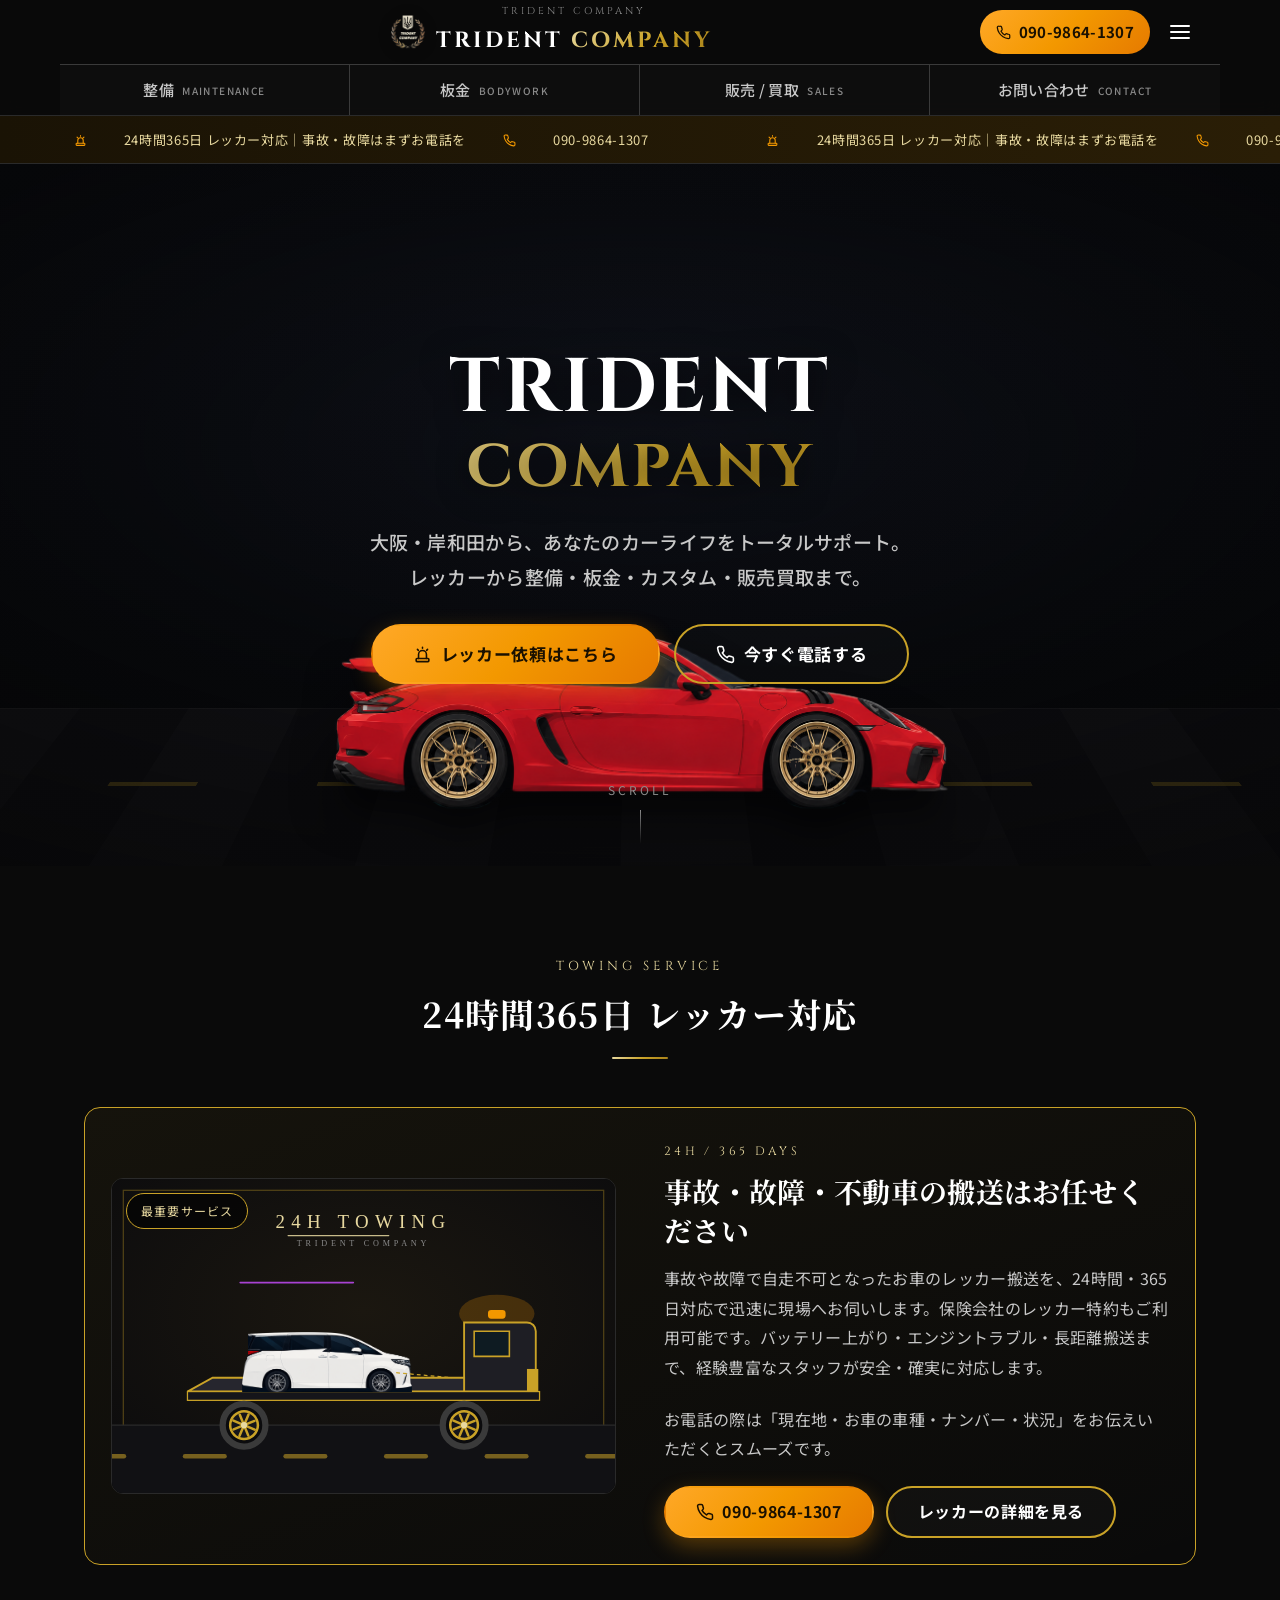
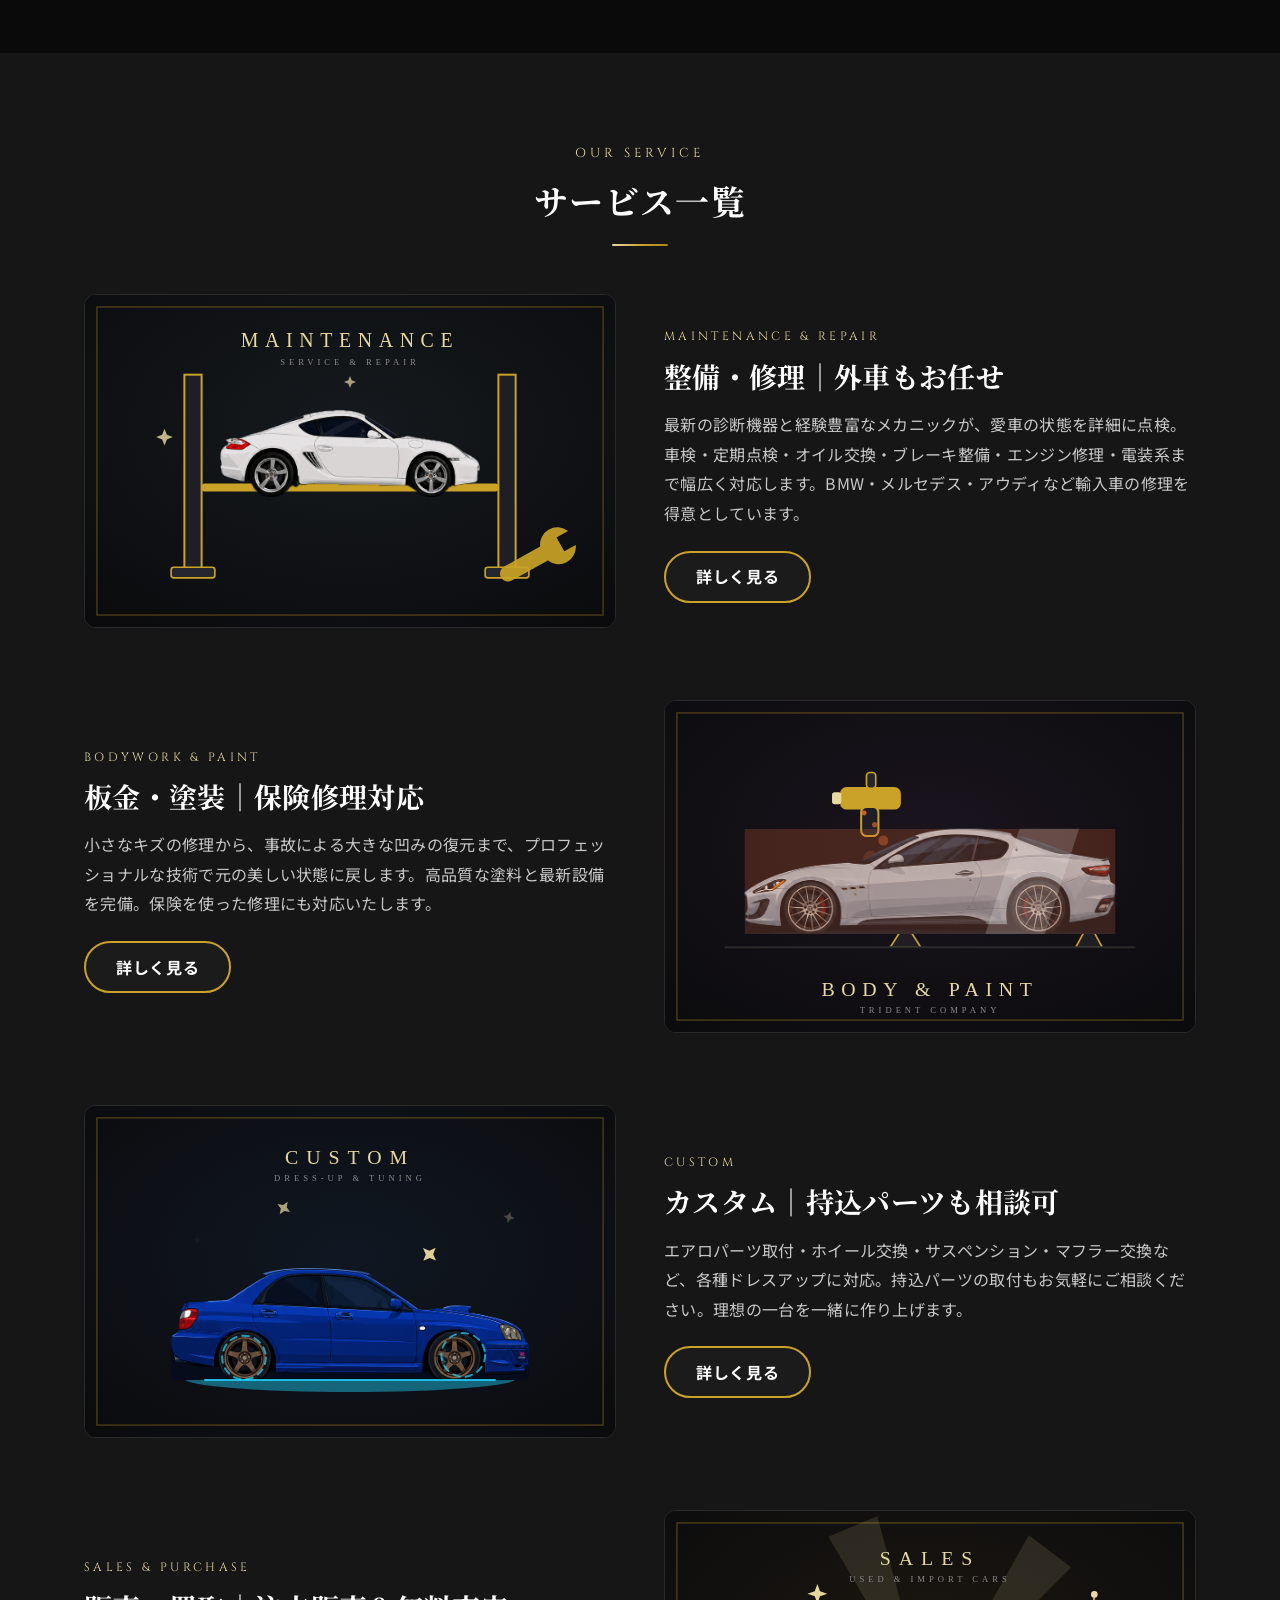
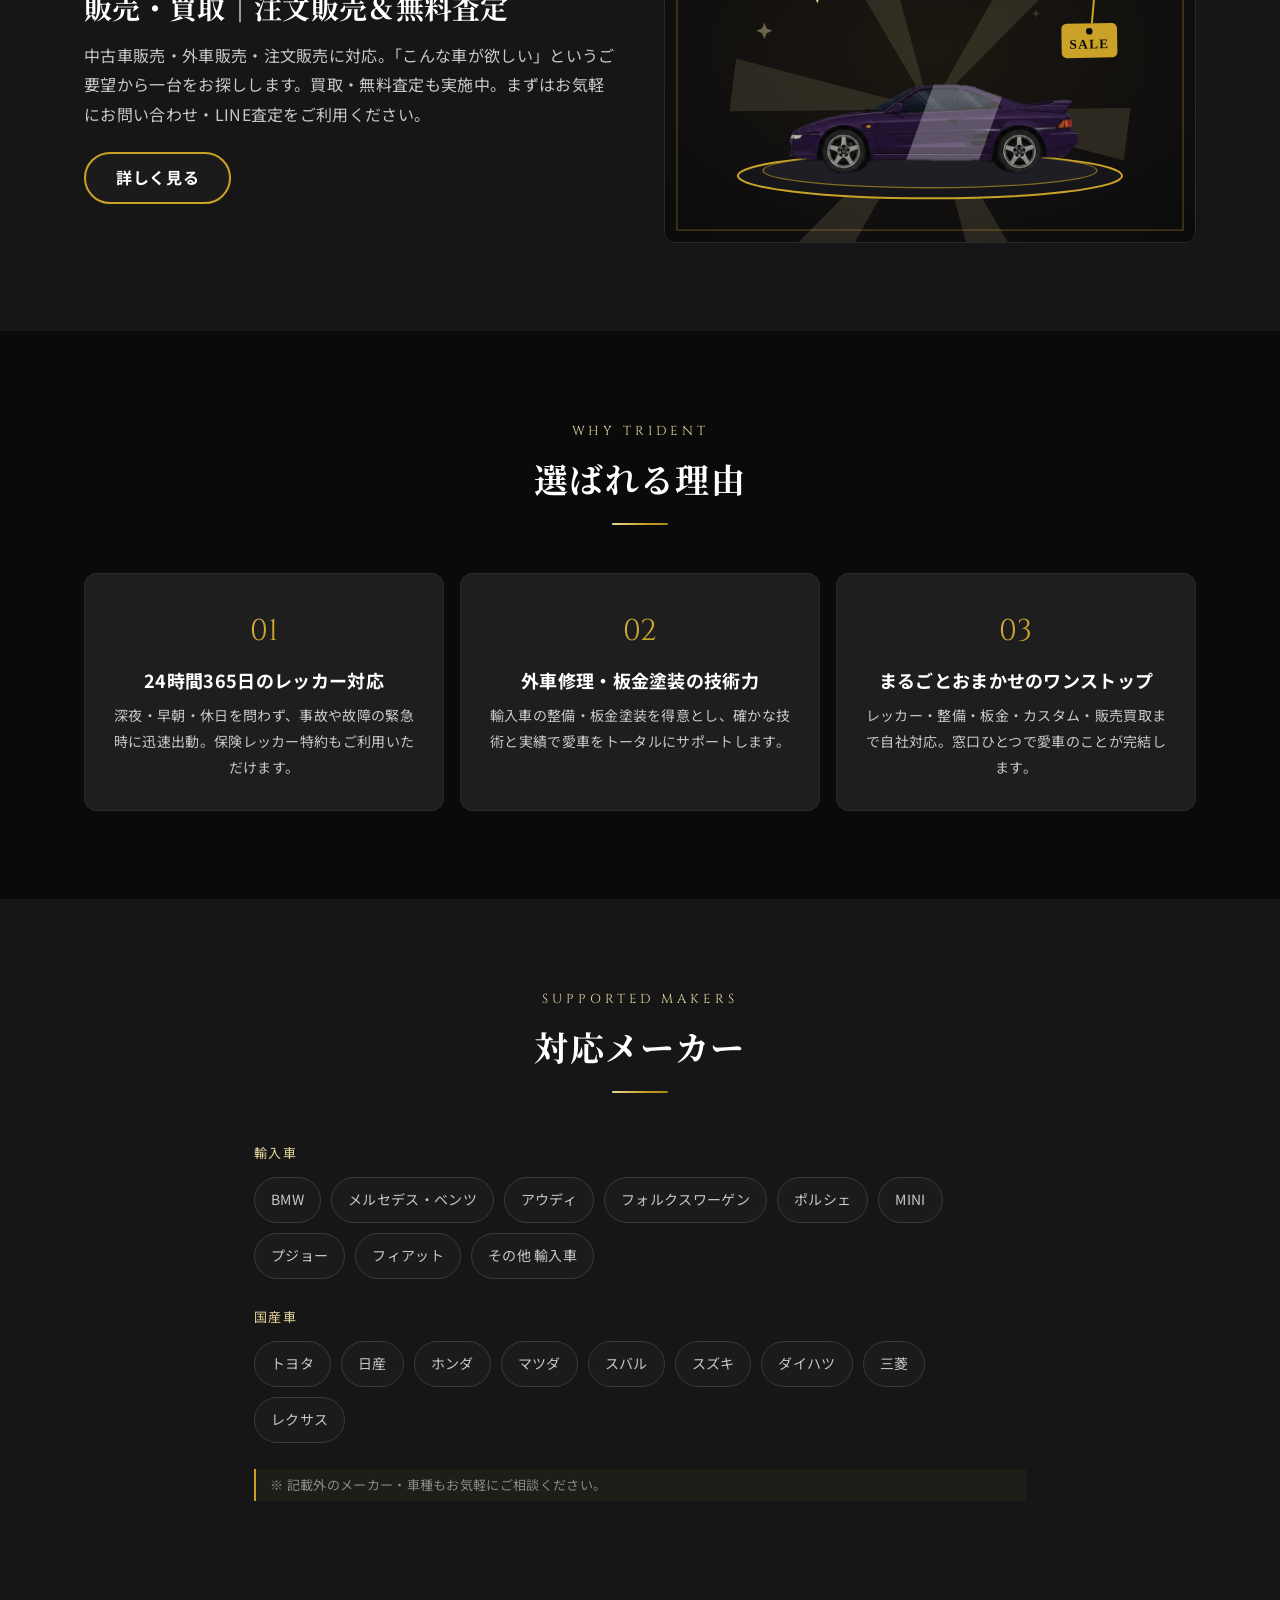
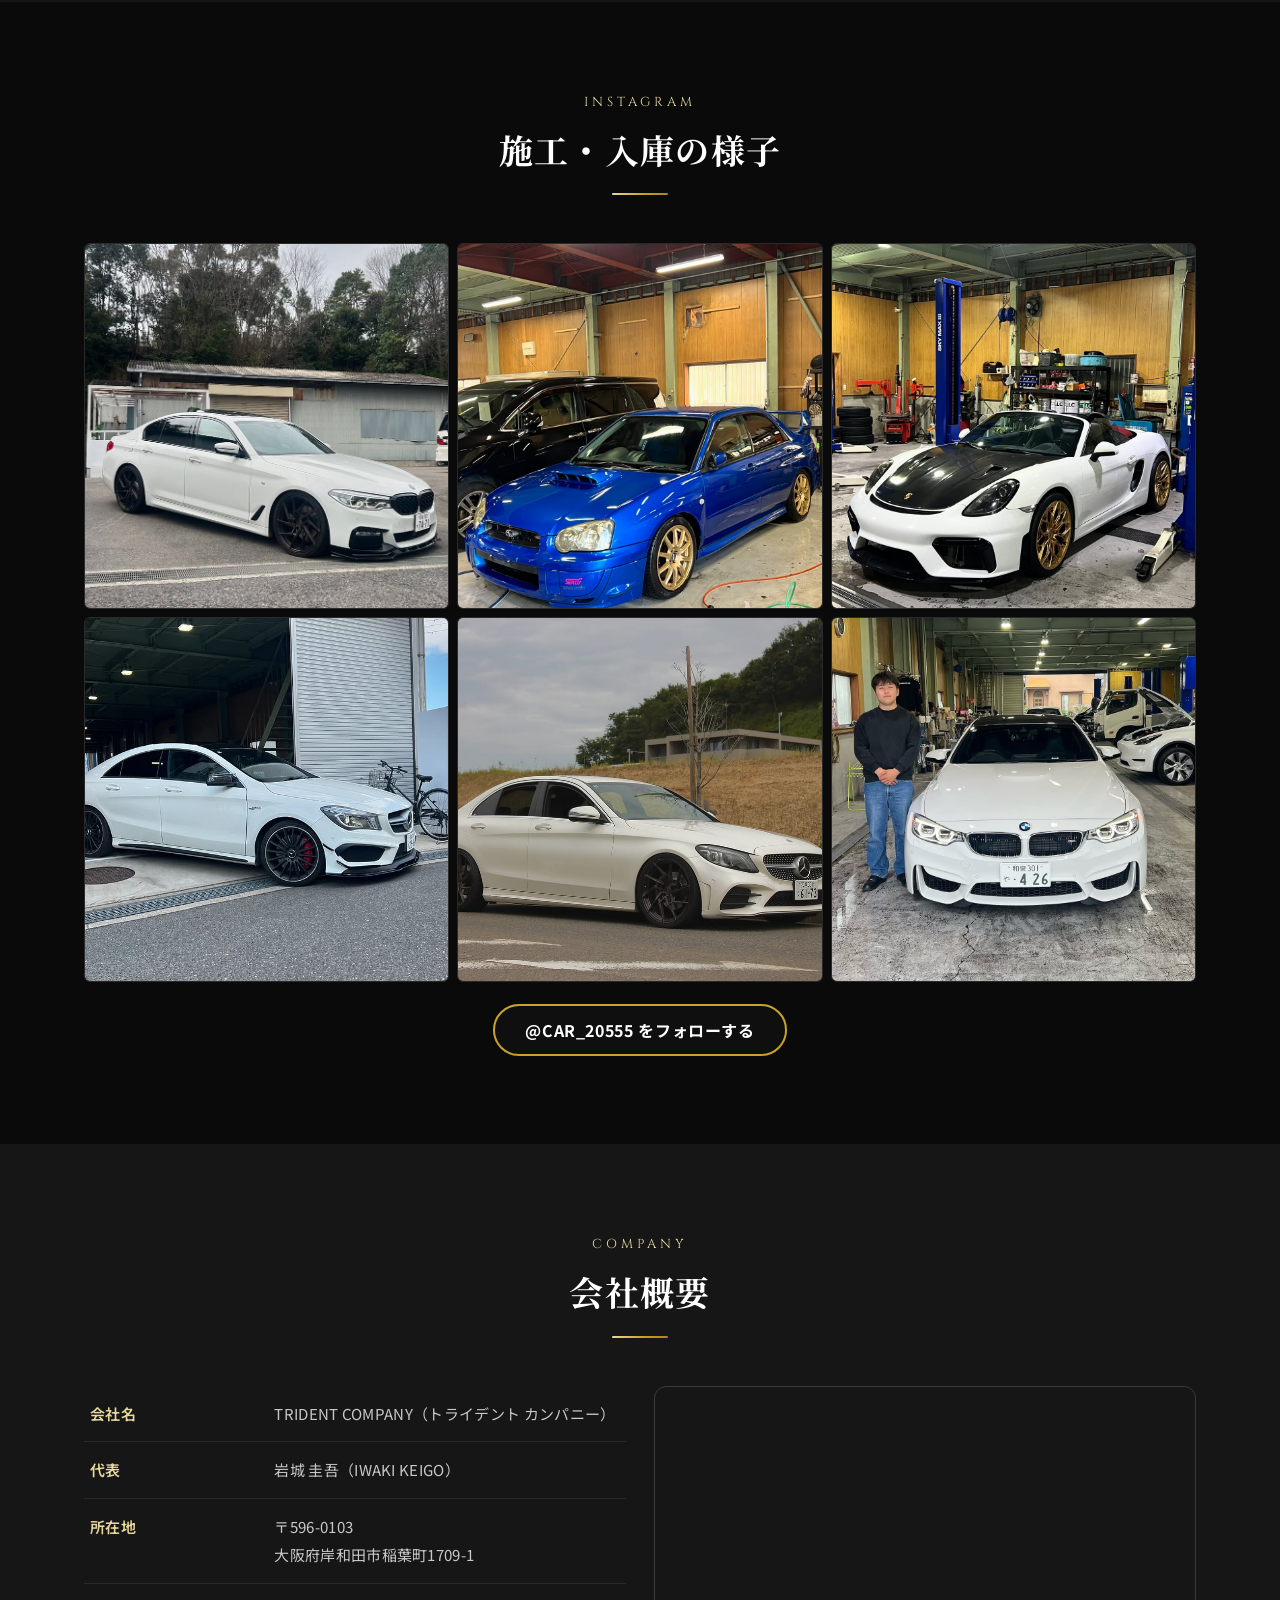
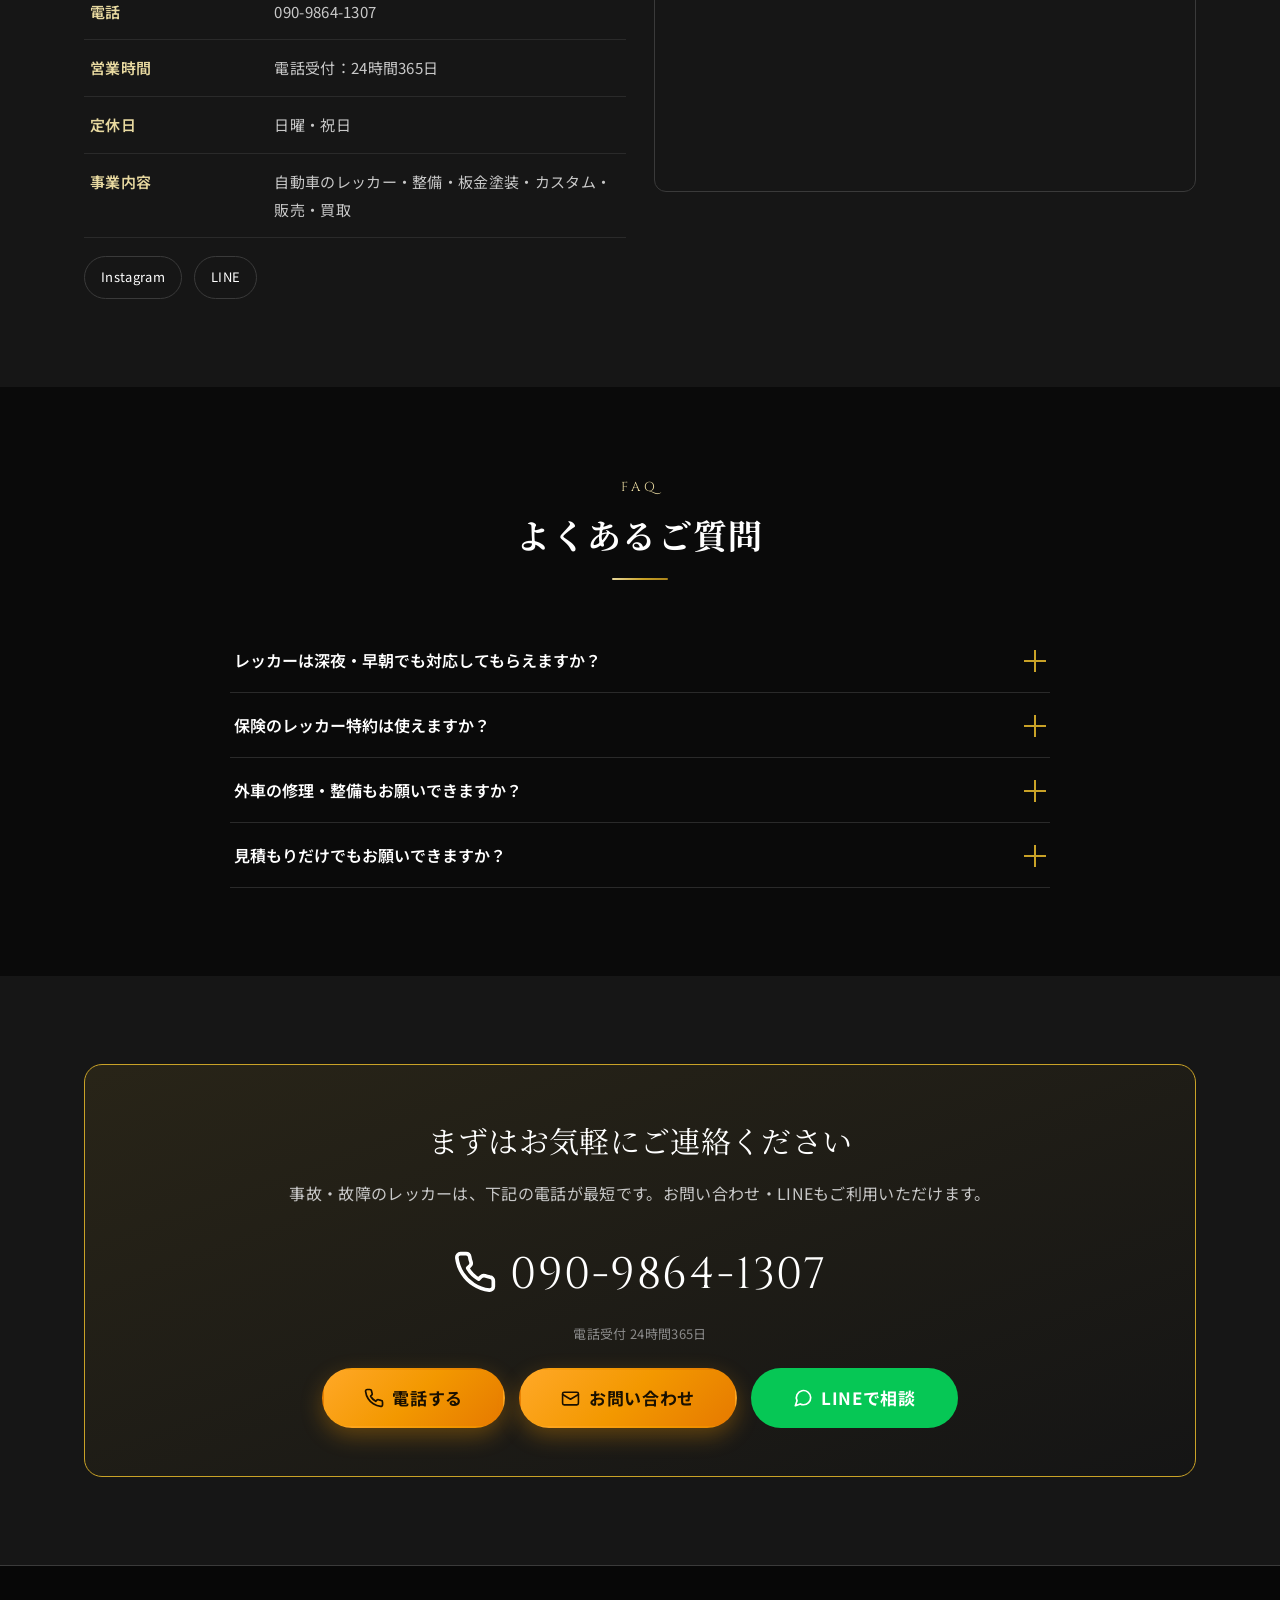
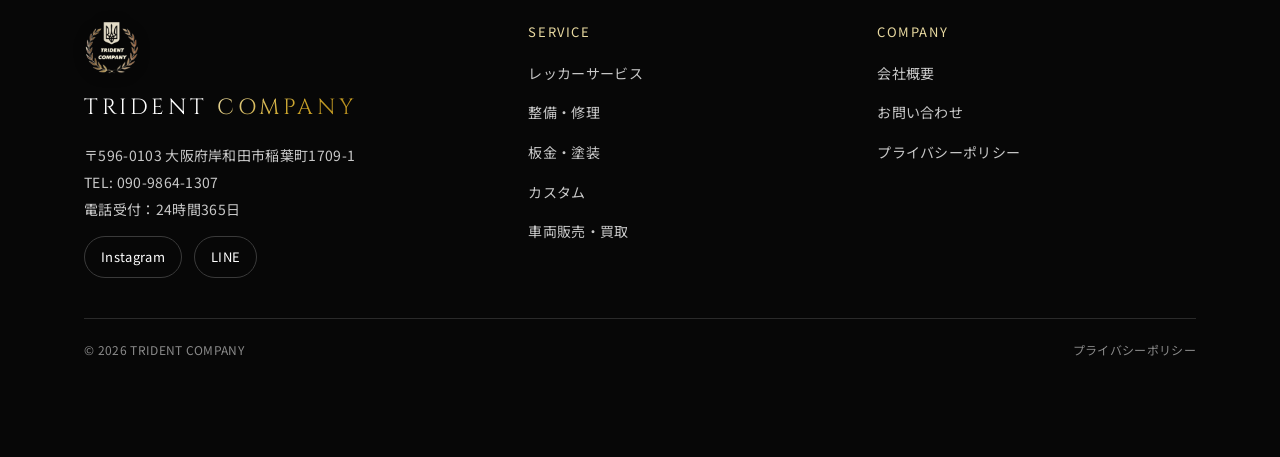
==== commit 92e0eda2: "レッカー積載車・板金・カスタムの車両を変更 - towing.svg: 積載車を Cayman GT4 → 40 ヴェルファイアに変更 - bodywork.svg: 塗装ボディを BMW M6 → " ====
--- a/index.html
+++ b/index.html
@@ -114,7 +114,7 @@
       <div class="service-row service-row--feature reveal">
         <div class="service-row__media">
           <span class="service-row__badge">最重要サービス</span>
-          <img src="assets/img/towing.svg?v=20260721" alt="高級車をレッカー搬送するTRIDENT COMPANYのレッカー車">
+          <img src="assets/img/towing.svg?v=20260723" alt="高級車をレッカー搬送するTRIDENT COMPANYのレッカー車">
         </div>
         <div class="service-row__body">
           <span class="service-row__en">24H / 365 Days</span>
@@ -154,7 +154,7 @@
 
       <!-- 板金・塗装 -->
       <div class="service-row service-row--reverse reveal">
-        <div class="service-row__media"><img src="assets/img/bodywork.svg?v=20260721" alt="板金塗装作業中の車両"></div>
+        <div class="service-row__media"><img src="assets/img/bodywork.svg?v=20260723" alt="板金塗装作業中の車両"></div>
         <div class="service-row__body">
           <span class="service-row__en">Bodywork & Paint</span>
           <h3 class="service-row__title">板金・塗装｜保険修理対応</h3>
@@ -167,7 +167,7 @@
 
       <!-- カスタム -->
       <div class="service-row reveal">
-        <div class="service-row__media"><img src="assets/img/custom.svg?v=20260721" alt="カスタムされたスポーツカー"></div>
+        <div class="service-row__media"><img src="assets/img/custom.svg?v=20260723" alt="カスタムされたスポーツカー"></div>
         <div class="service-row__body">
           <span class="service-row__en">Custom</span>
           <h3 class="service-row__title">カスタム｜持込パーツも相談可</h3>
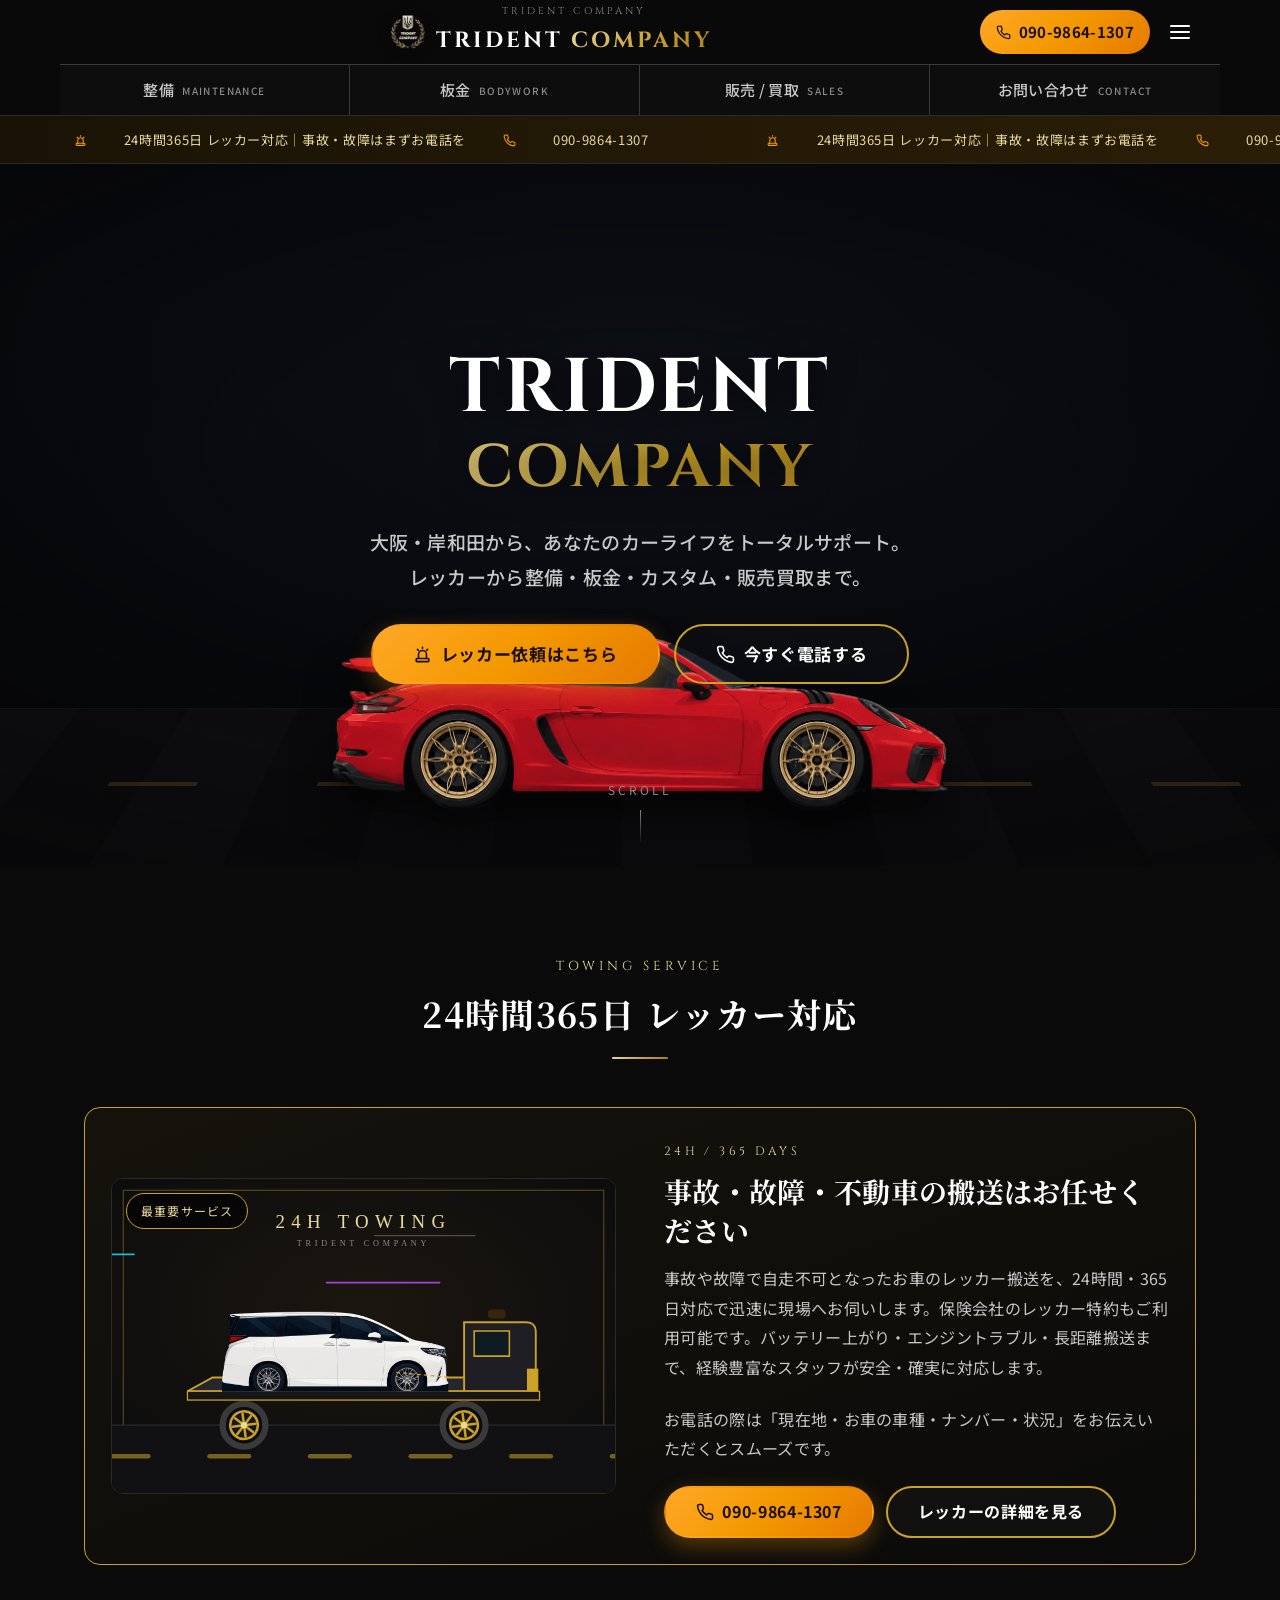
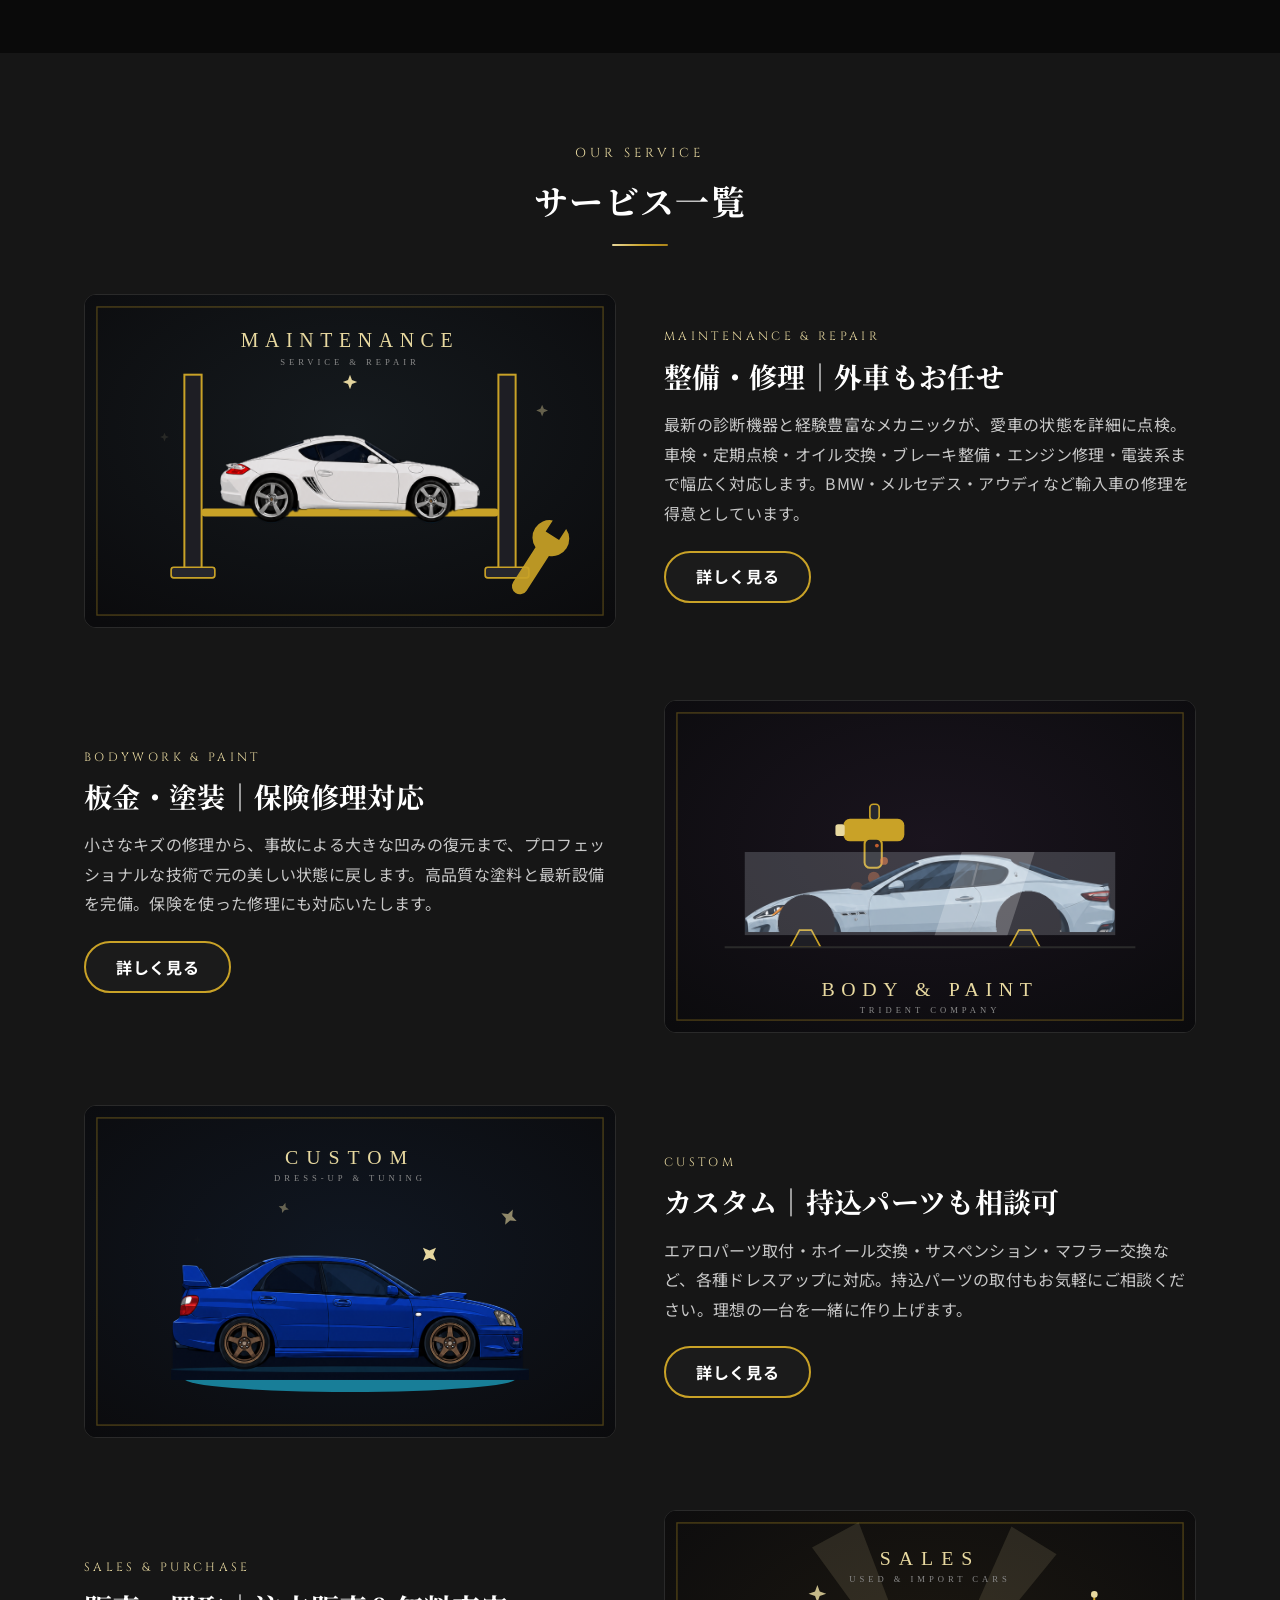
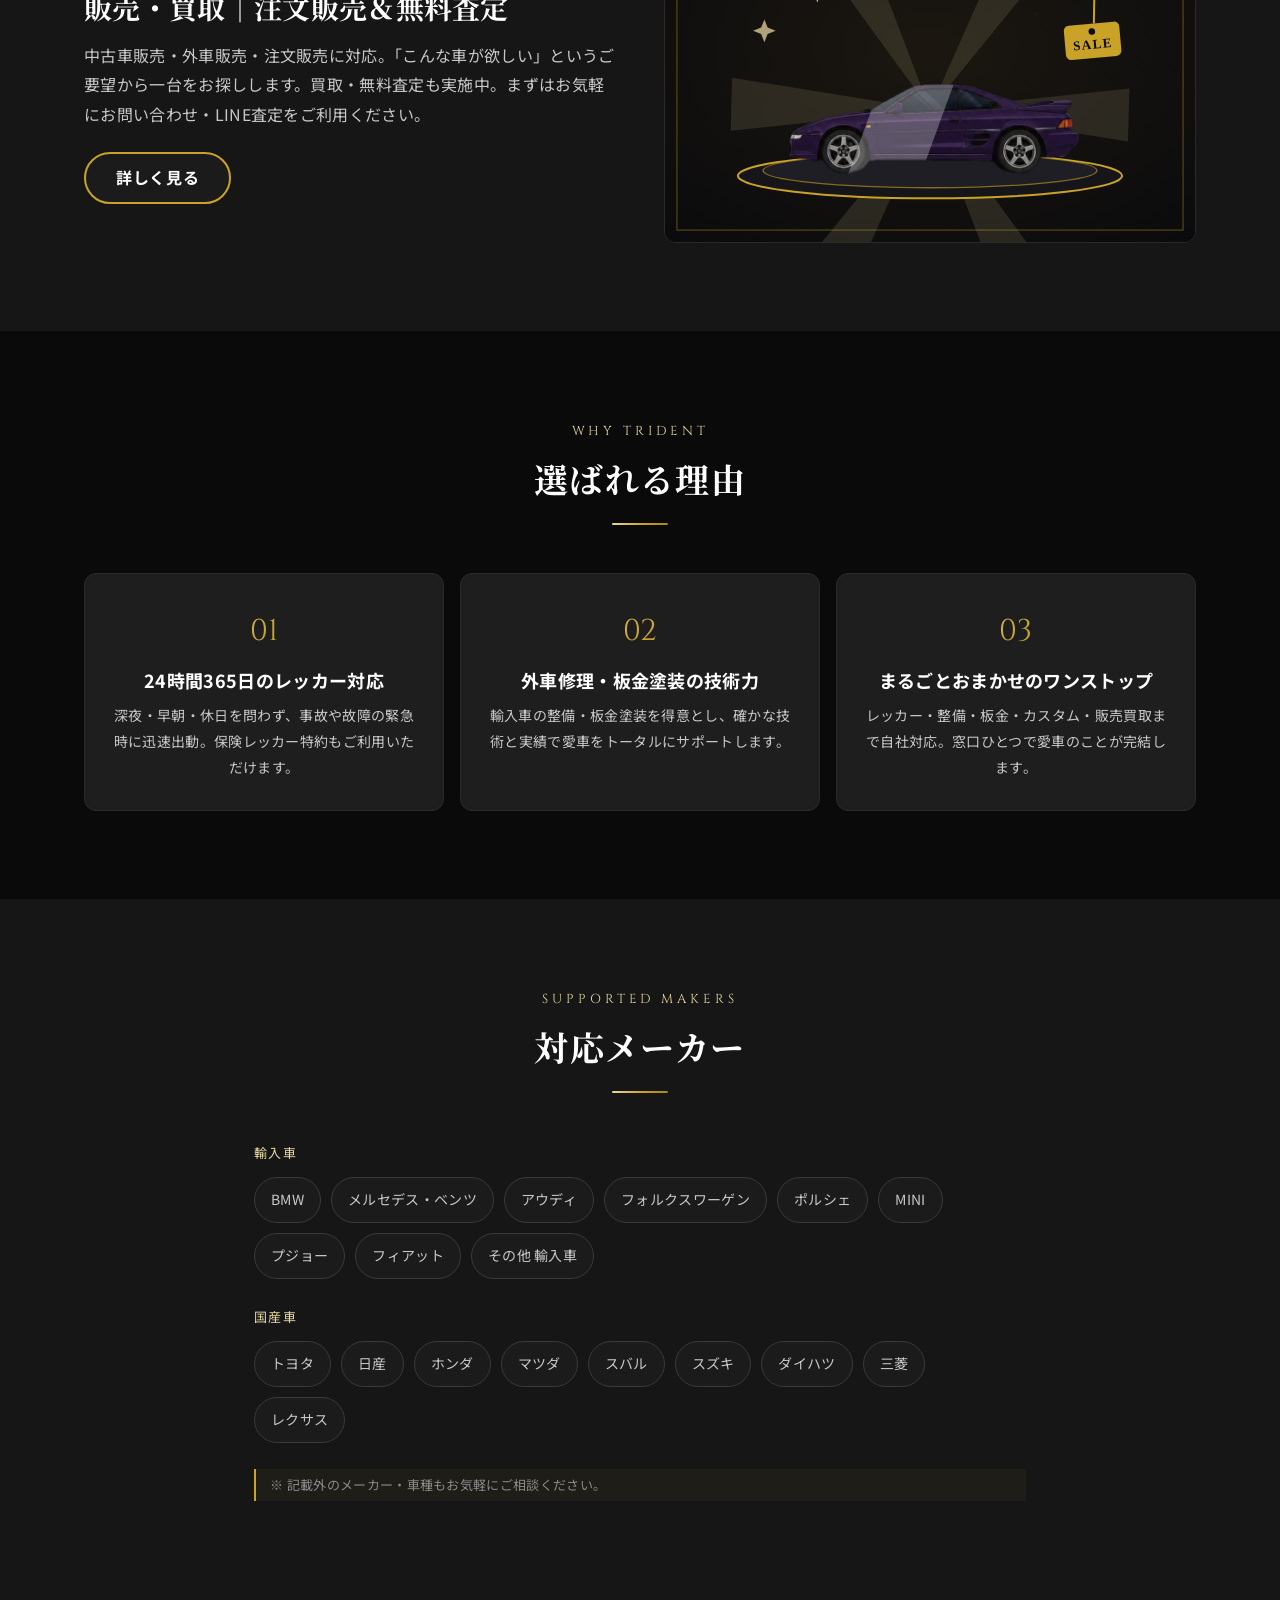
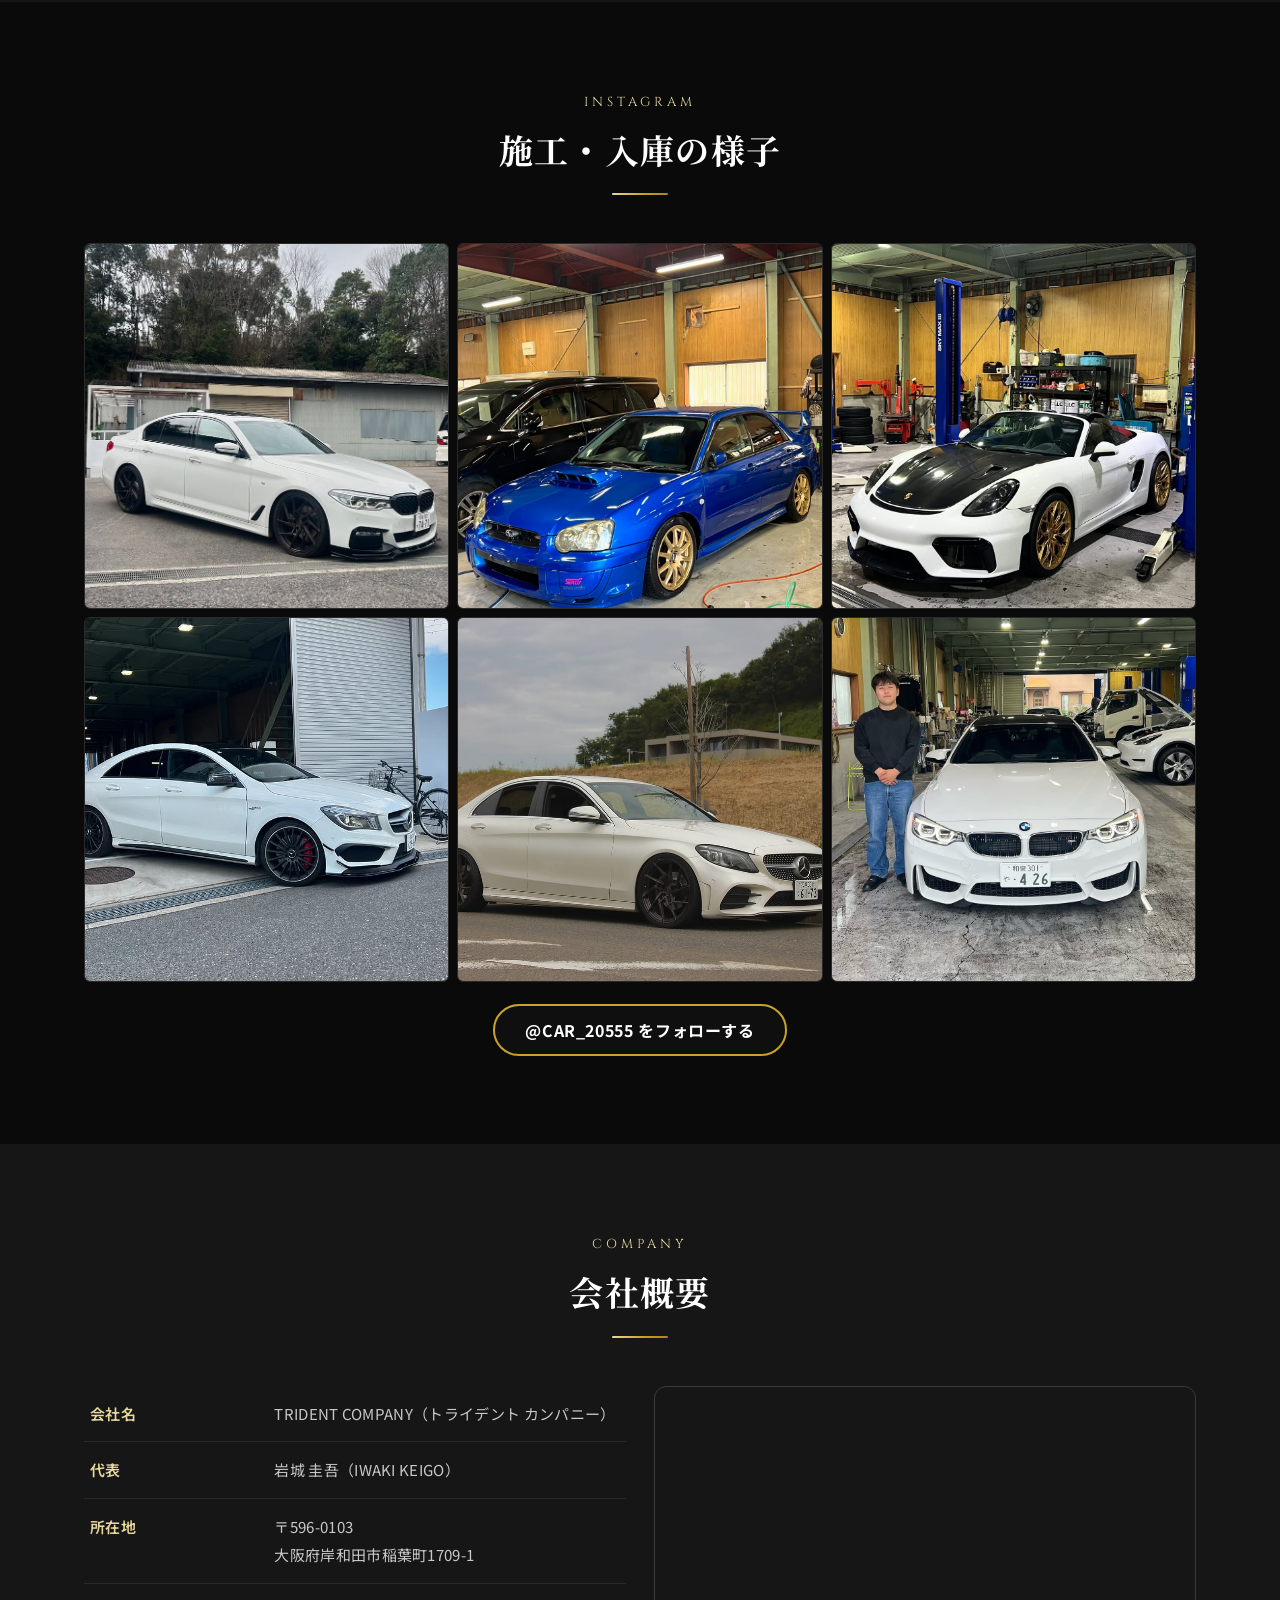
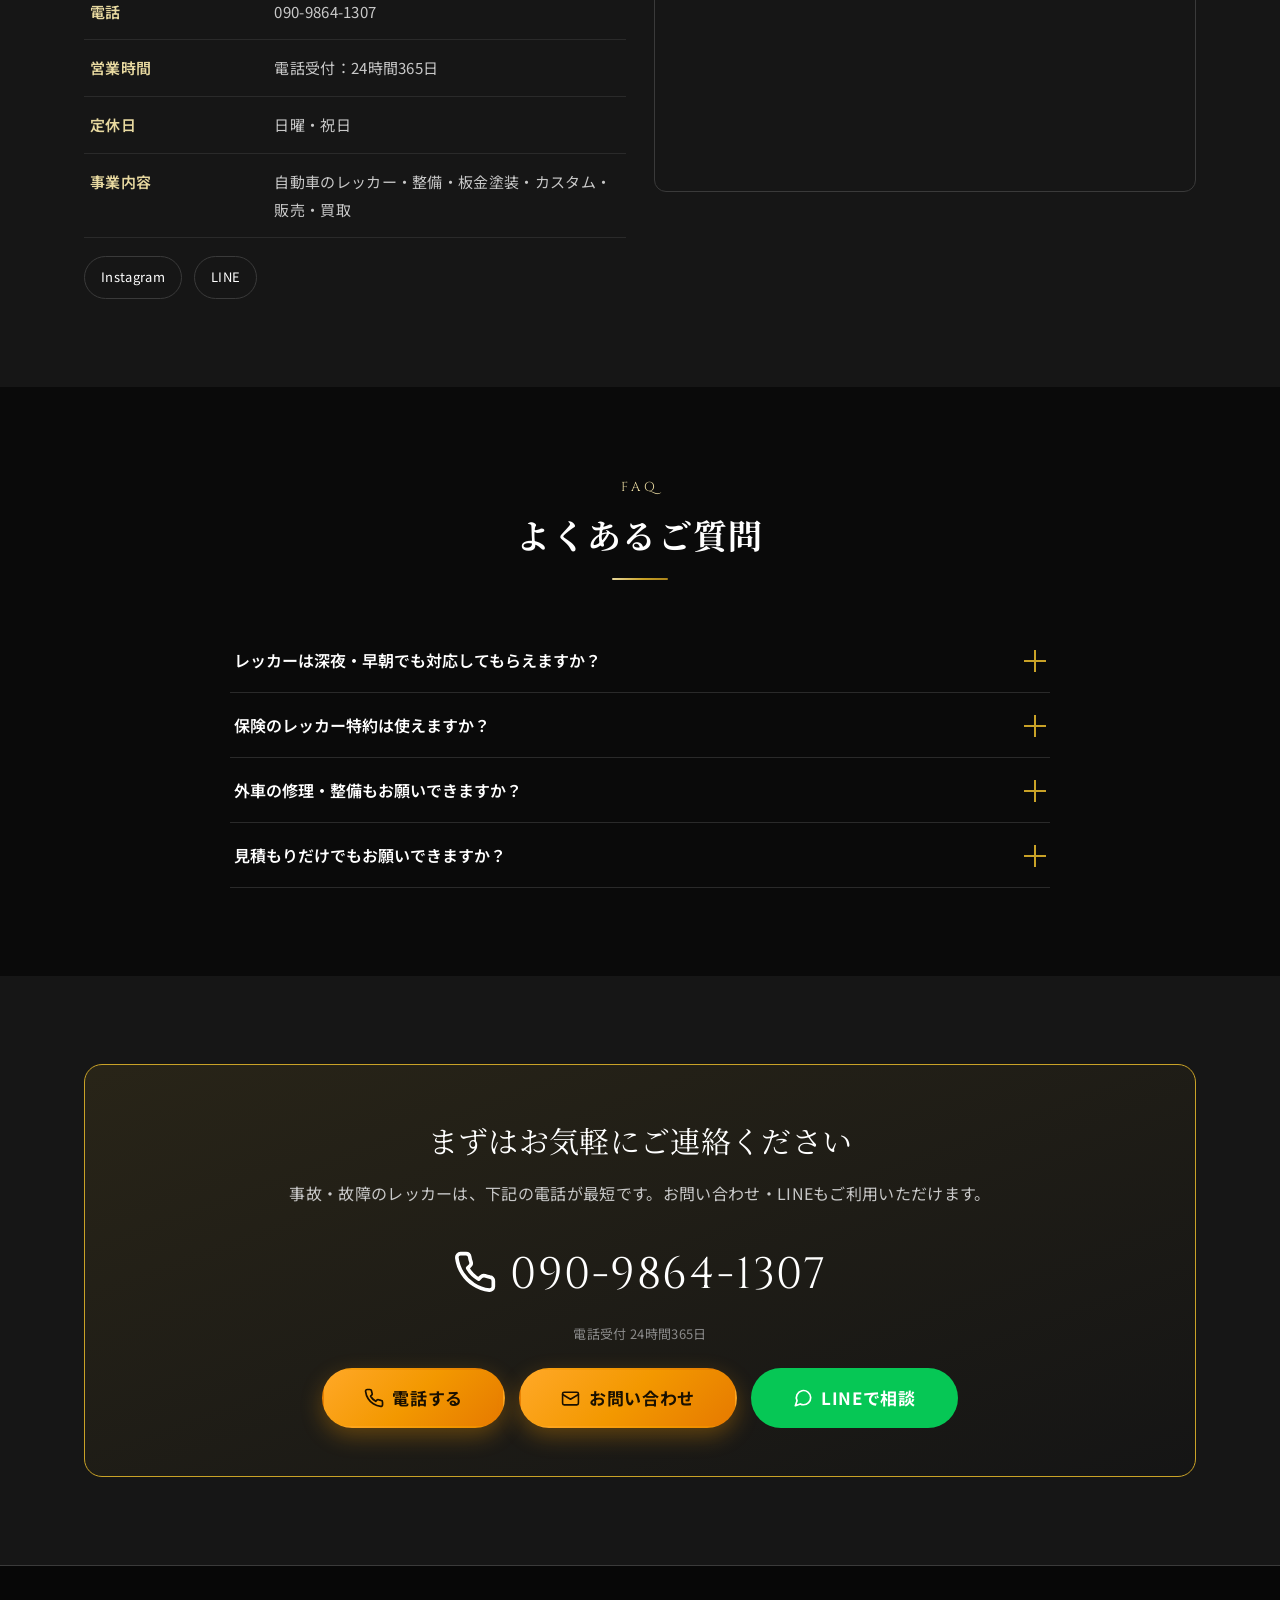
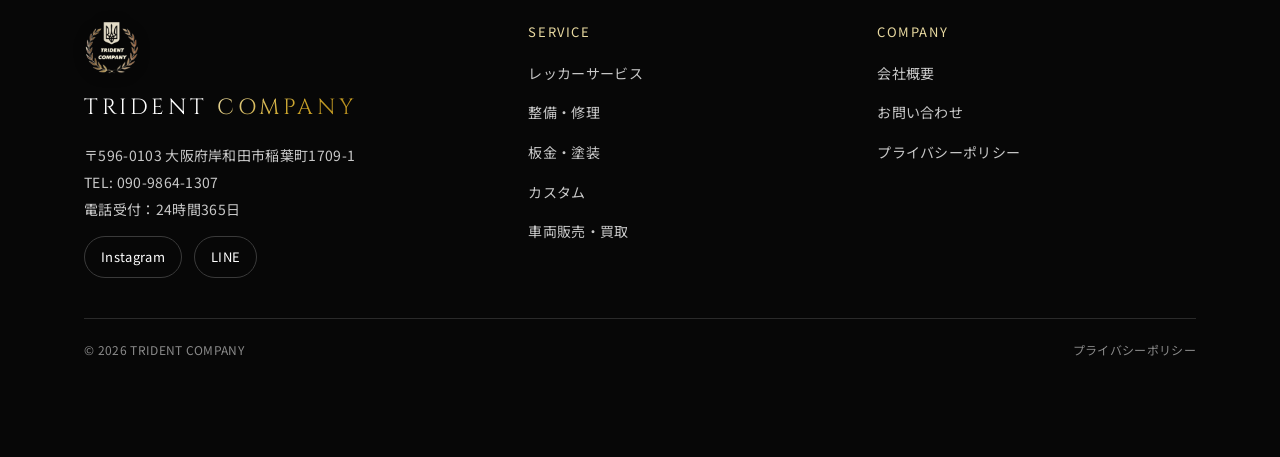
==== commit db3cc6d2: "車両SVGの調整（ヴェルファイア拡大／インプレッサ修正／マセラティ） - towing: ヴェルファイアを拡大（レッカー車等は変更なし） - custom: インプレッサのリアウィングを復元し、車体密" ====
--- a/index.html
+++ b/index.html
@@ -114,7 +114,7 @@
       <div class="service-row service-row--feature reveal">
         <div class="service-row__media">
           <span class="service-row__badge">最重要サービス</span>
-          <img src="assets/img/towing.svg?v=20260723" alt="高級車をレッカー搬送するTRIDENT COMPANYのレッカー車">
+          <img src="assets/img/towing.svg?v=20260724" alt="高級車をレッカー搬送するTRIDENT COMPANYのレッカー車">
         </div>
         <div class="service-row__body">
           <span class="service-row__en">24H / 365 Days</span>
@@ -154,7 +154,7 @@
 
       <!-- 板金・塗装 -->
       <div class="service-row service-row--reverse reveal">
-        <div class="service-row__media"><img src="assets/img/bodywork.svg?v=20260723" alt="板金塗装作業中の車両"></div>
+        <div class="service-row__media"><img src="assets/img/bodywork.svg?v=20260724" alt="板金塗装作業中の車両"></div>
         <div class="service-row__body">
           <span class="service-row__en">Bodywork & Paint</span>
           <h3 class="service-row__title">板金・塗装｜保険修理対応</h3>
@@ -167,7 +167,7 @@
 
       <!-- カスタム -->
       <div class="service-row reveal">
-        <div class="service-row__media"><img src="assets/img/custom.svg?v=20260723" alt="カスタムされたスポーツカー"></div>
+        <div class="service-row__media"><img src="assets/img/custom.svg?v=20260724" alt="カスタムされたスポーツカー"></div>
         <div class="service-row__body">
           <span class="service-row__en">Custom</span>
           <h3 class="service-row__title">カスタム｜持込パーツも相談可</h3>
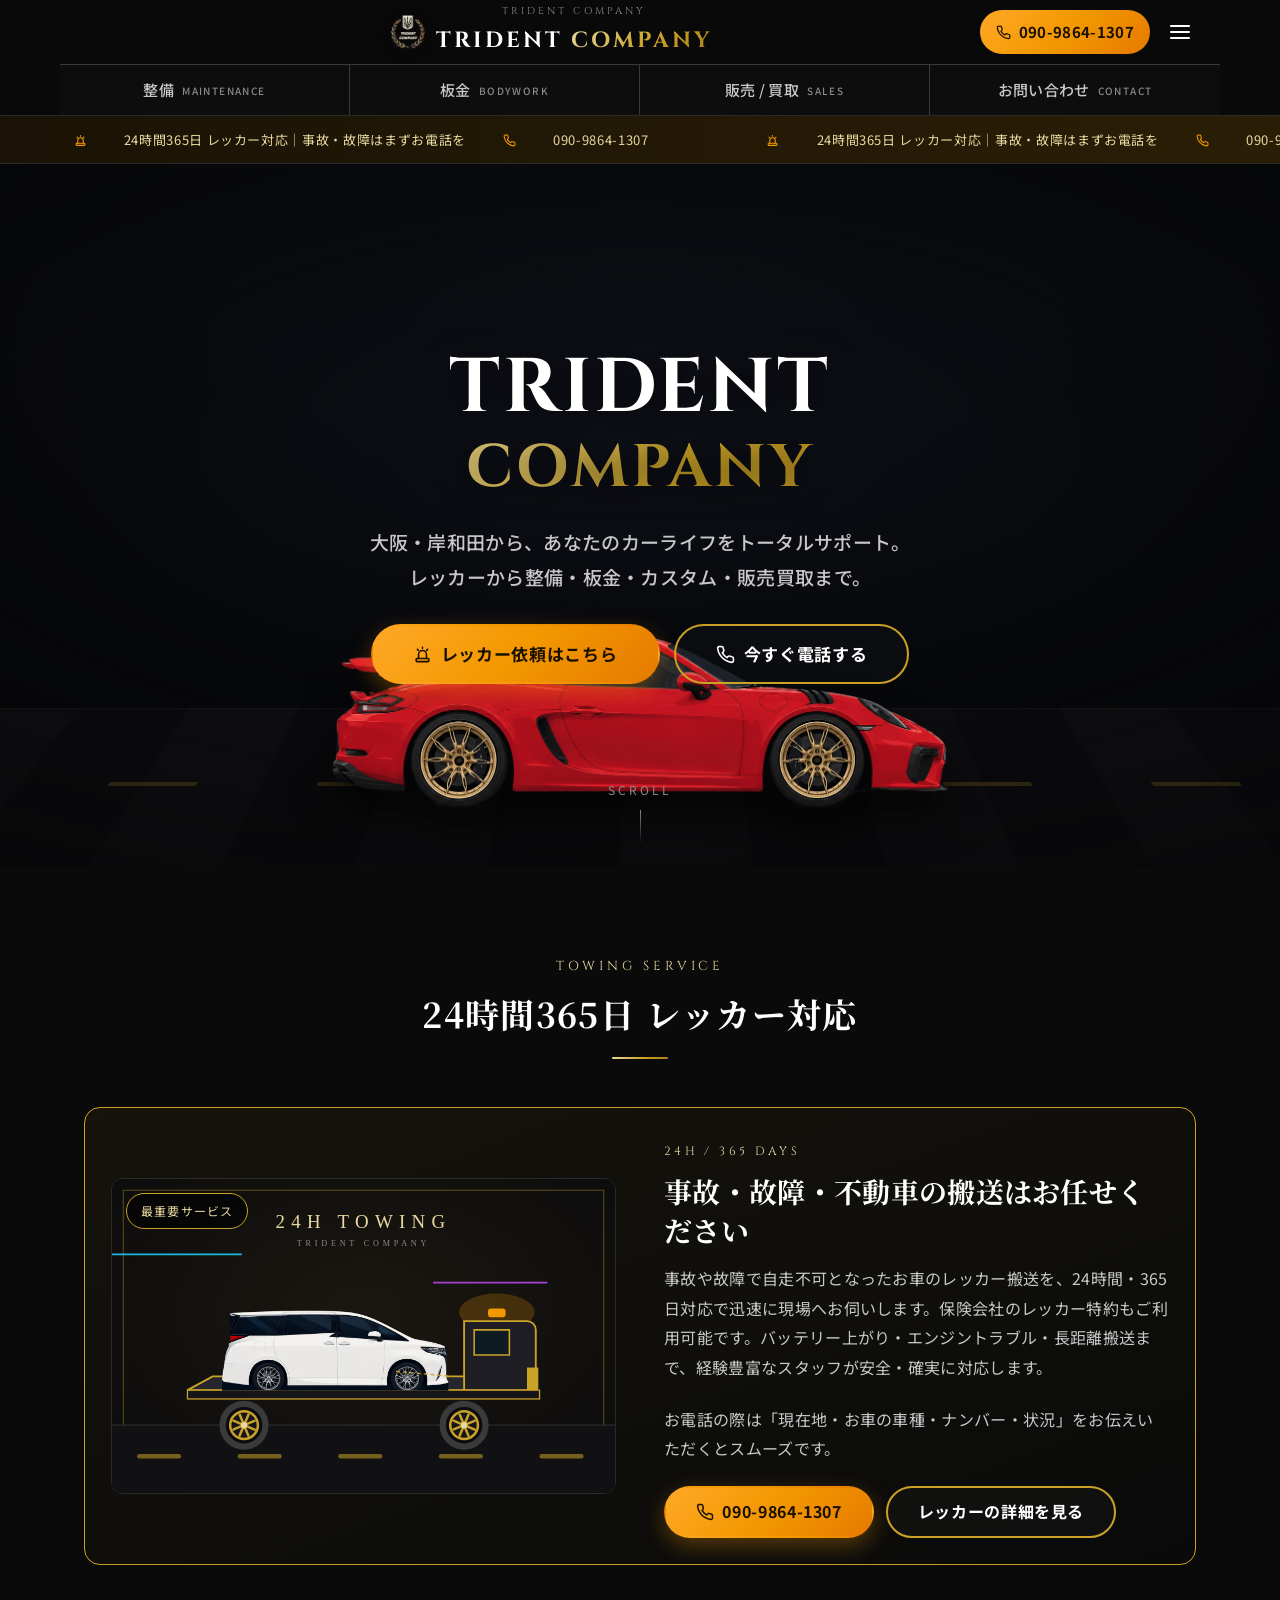
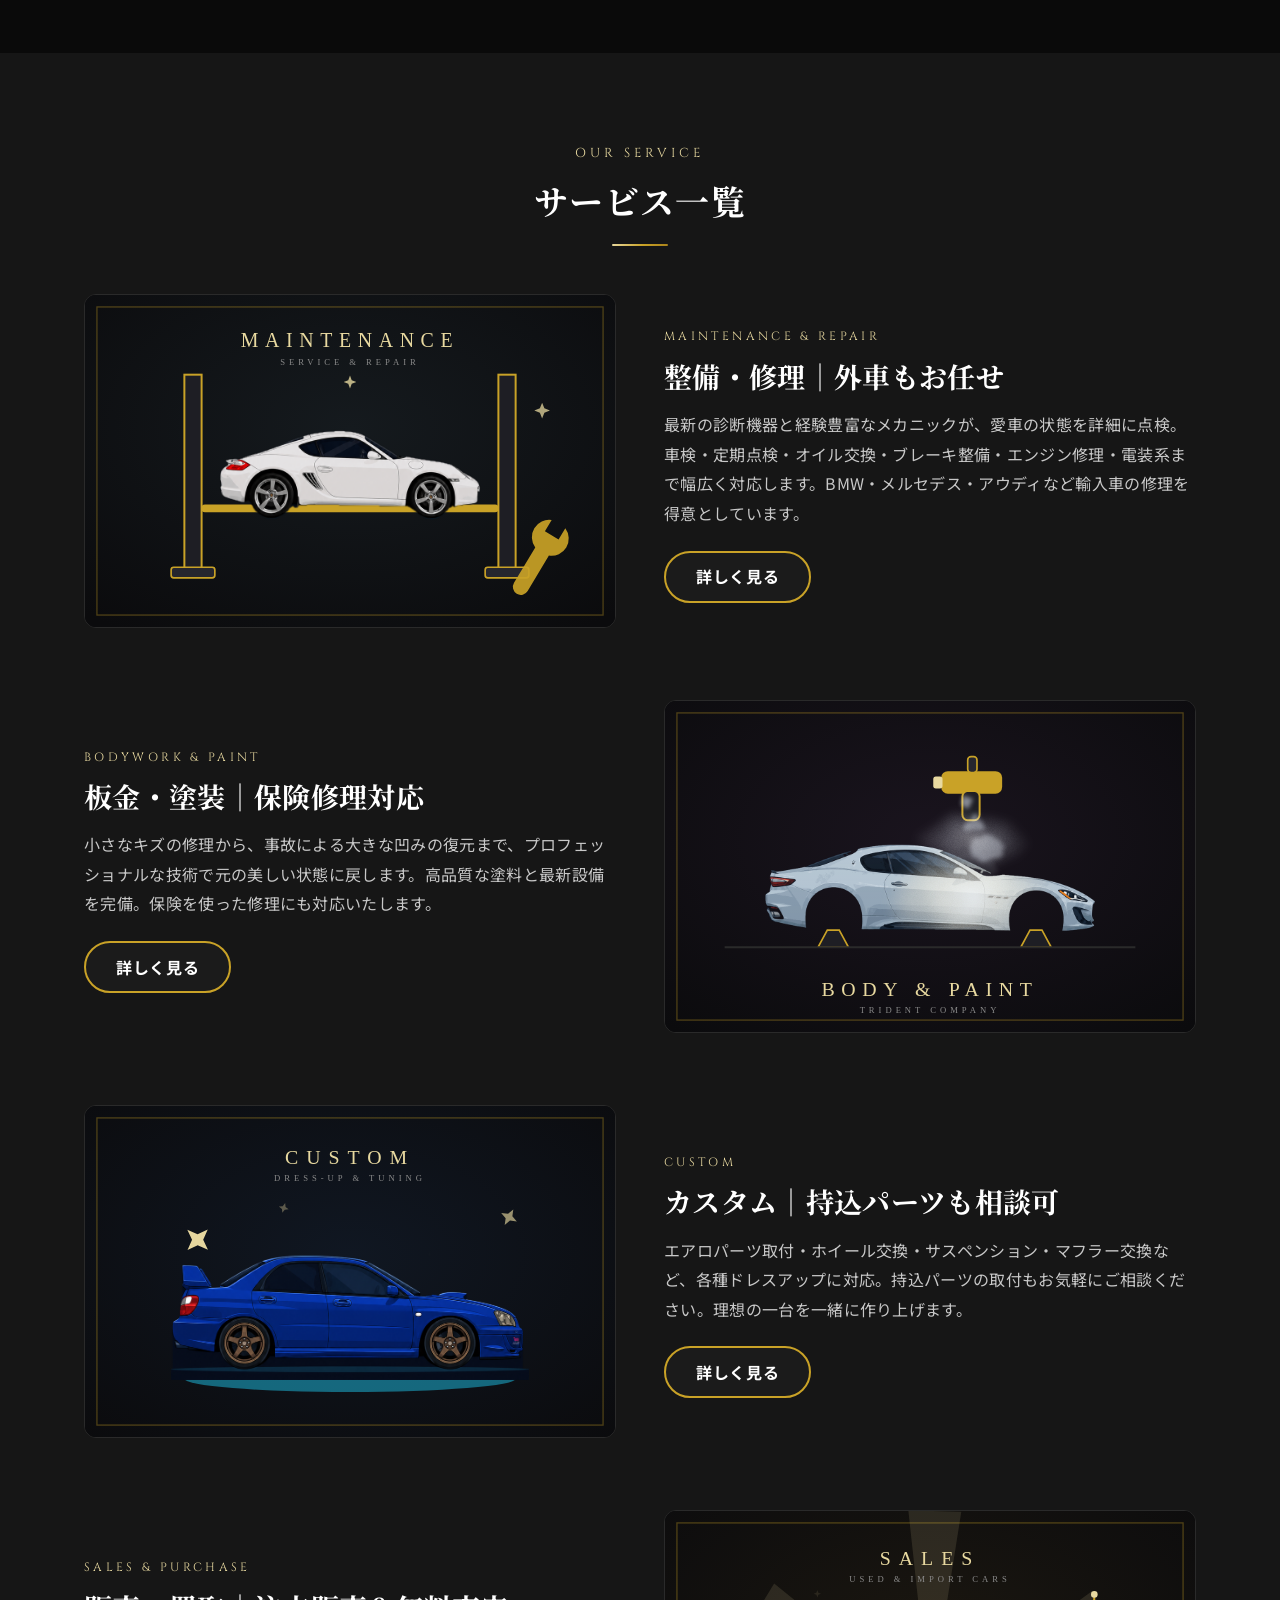
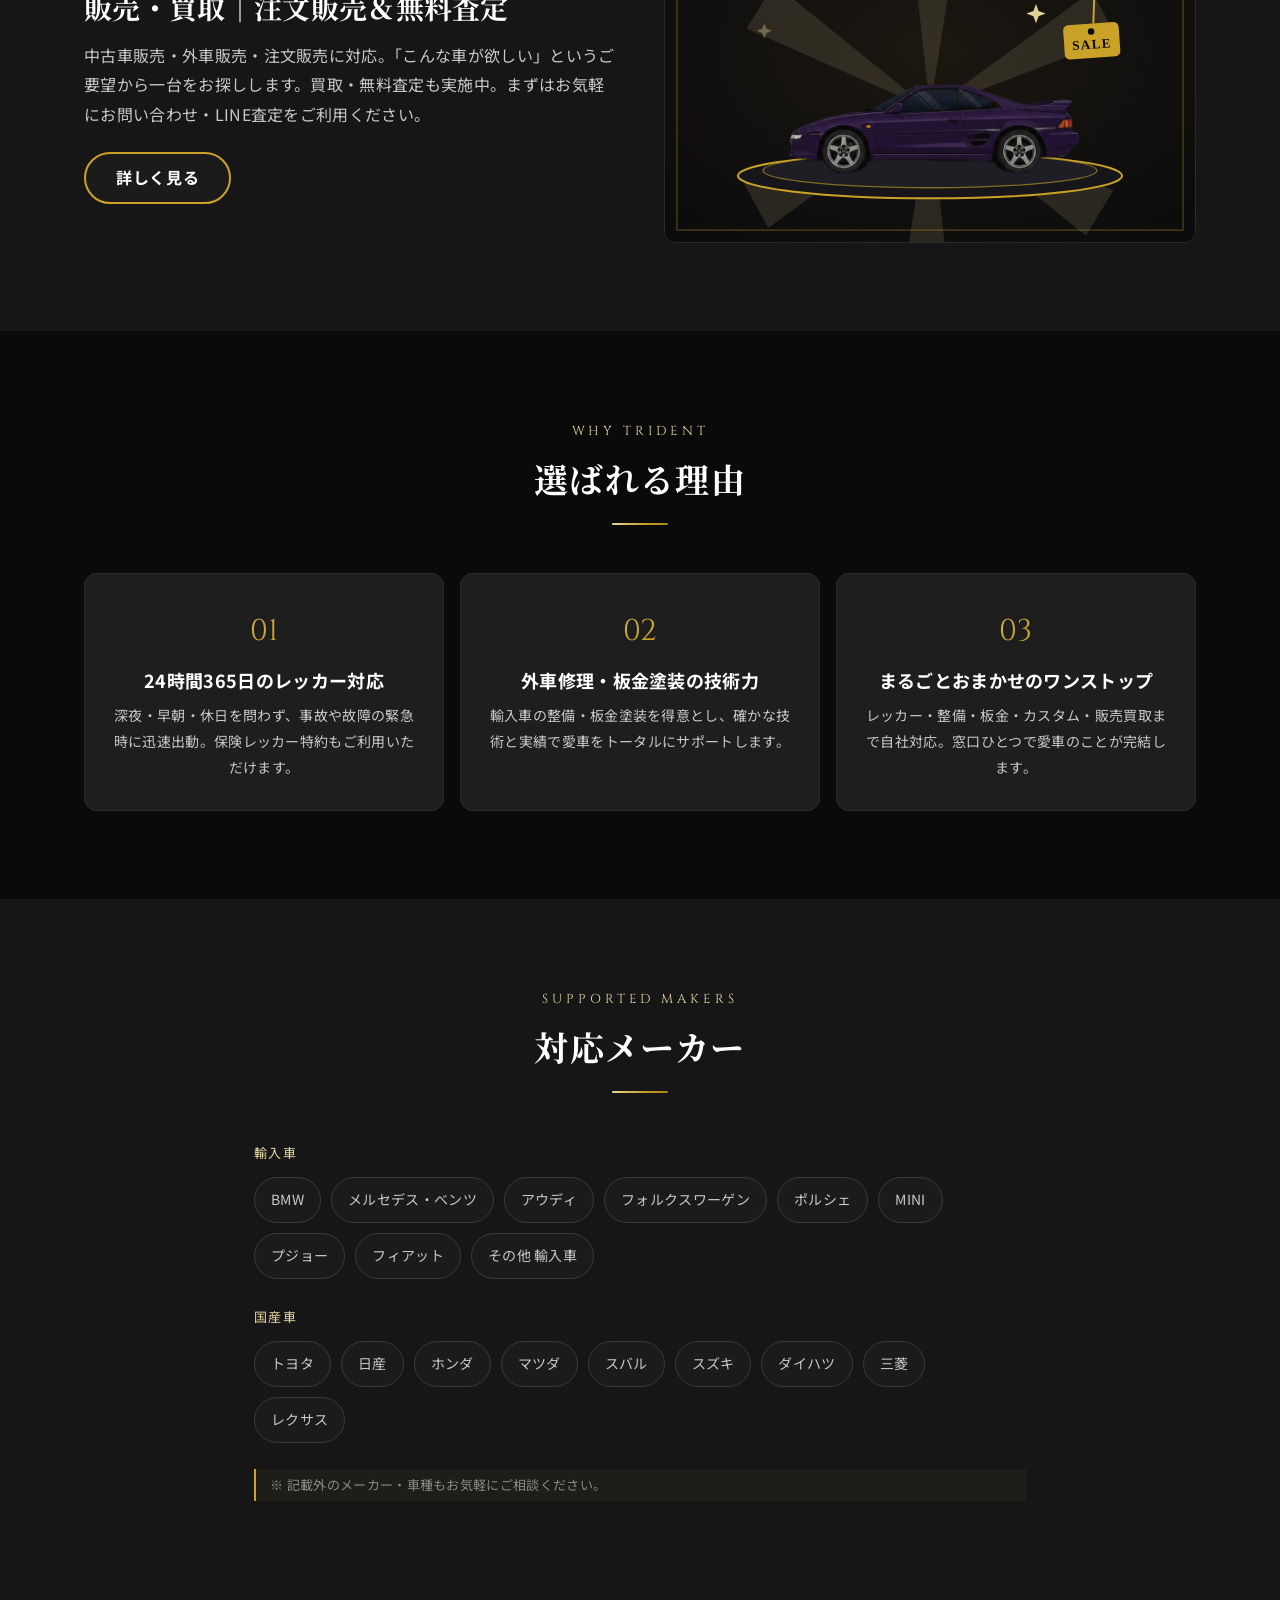
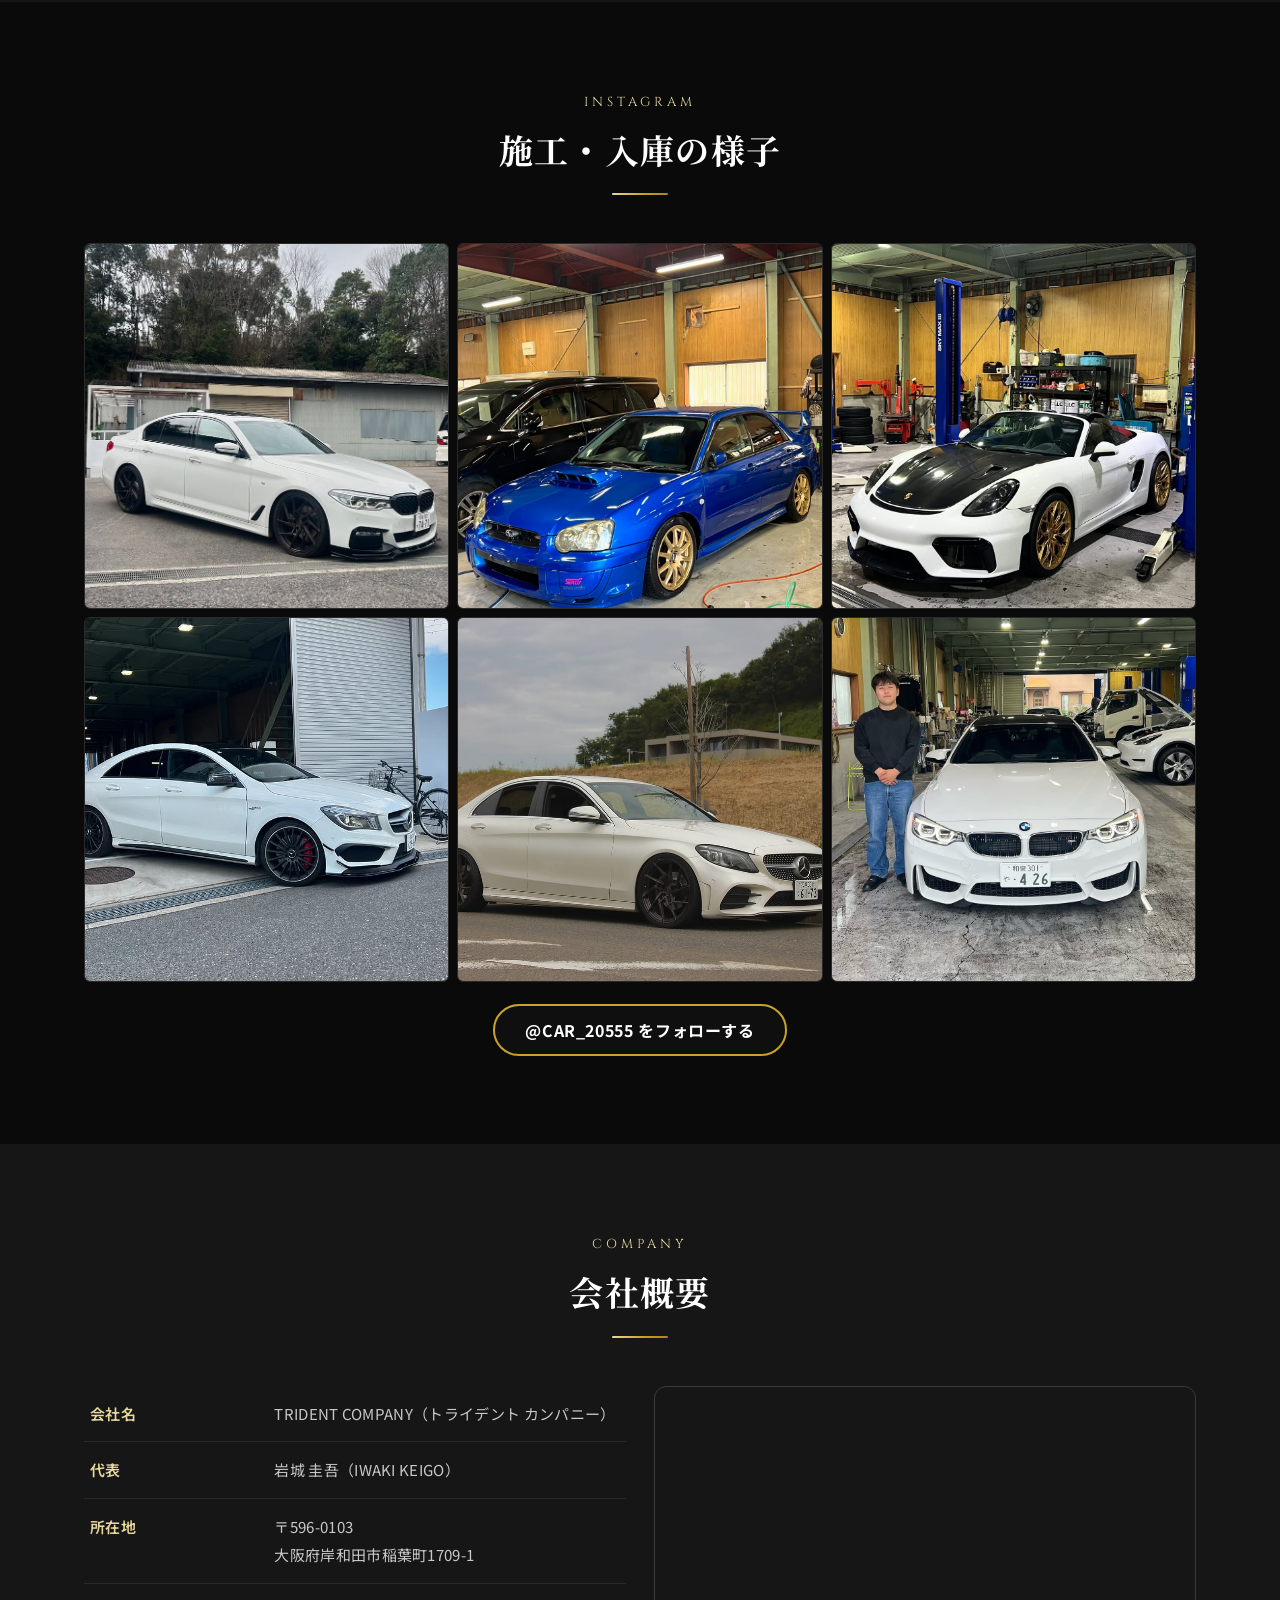
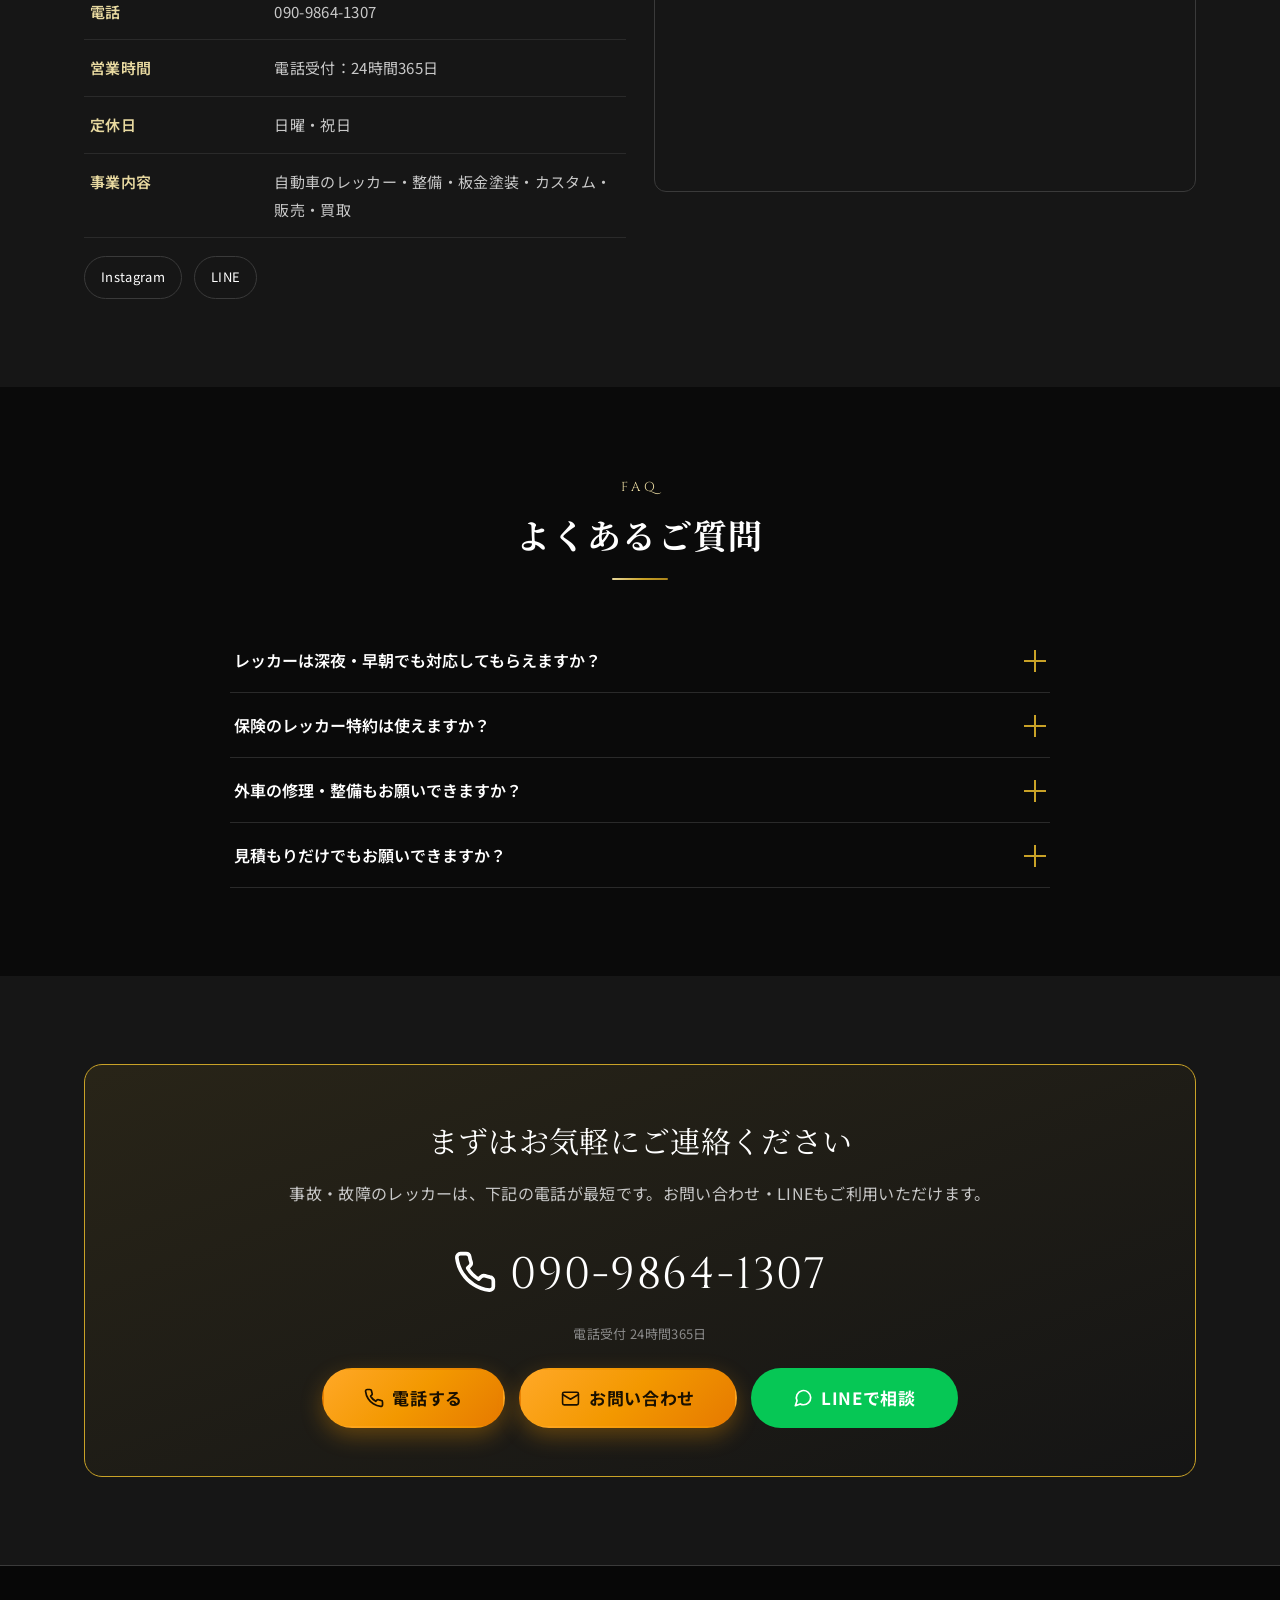
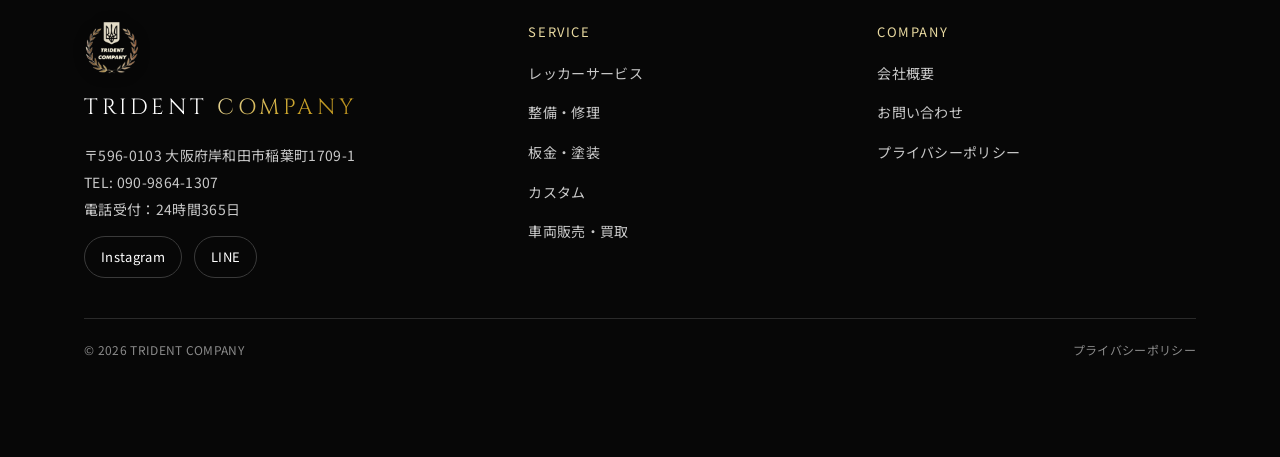
==== commit dd9f7c78: "板金ページのグラントゥーリズモを差し替え、塗装演出を霧状に変更 - 車体画像を新しいグラントゥーリズモのイラストから切り出して差し替え   （背景を透過、ジャッキ位置とスプレーガン位置を新しい車体に合" ====
--- a/index.html
+++ b/index.html
@@ -154,7 +154,7 @@
 
       <!-- 板金・塗装 -->
       <div class="service-row service-row--reverse reveal">
-        <div class="service-row__media"><img src="assets/img/bodywork.svg?v=20260724" alt="板金塗装作業中の車両"></div>
+        <div class="service-row__media"><img src="assets/img/bodywork.svg?v=20260726" alt="板金塗装作業中の車両"></div>
         <div class="service-row__body">
           <span class="service-row__en">Bodywork & Paint</span>
           <h3 class="service-row__title">板金・塗装｜保険修理対応</h3>
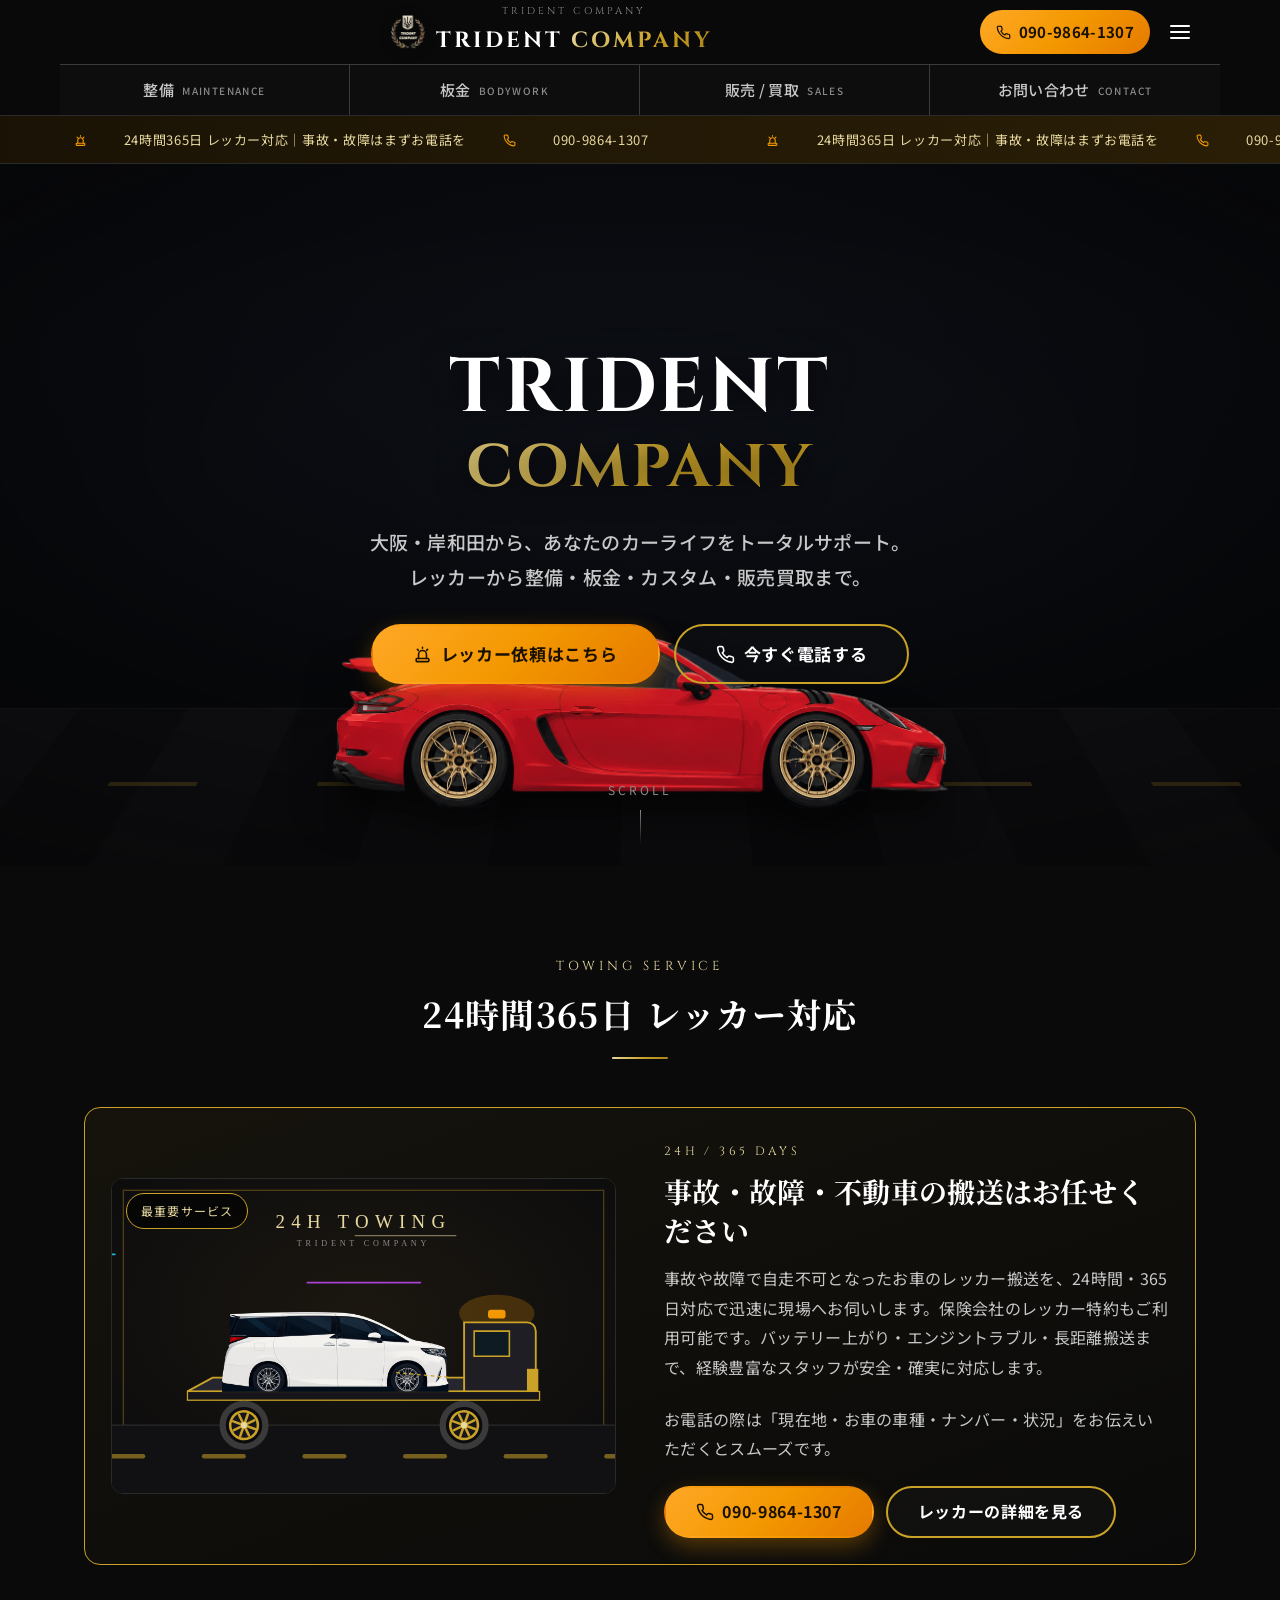
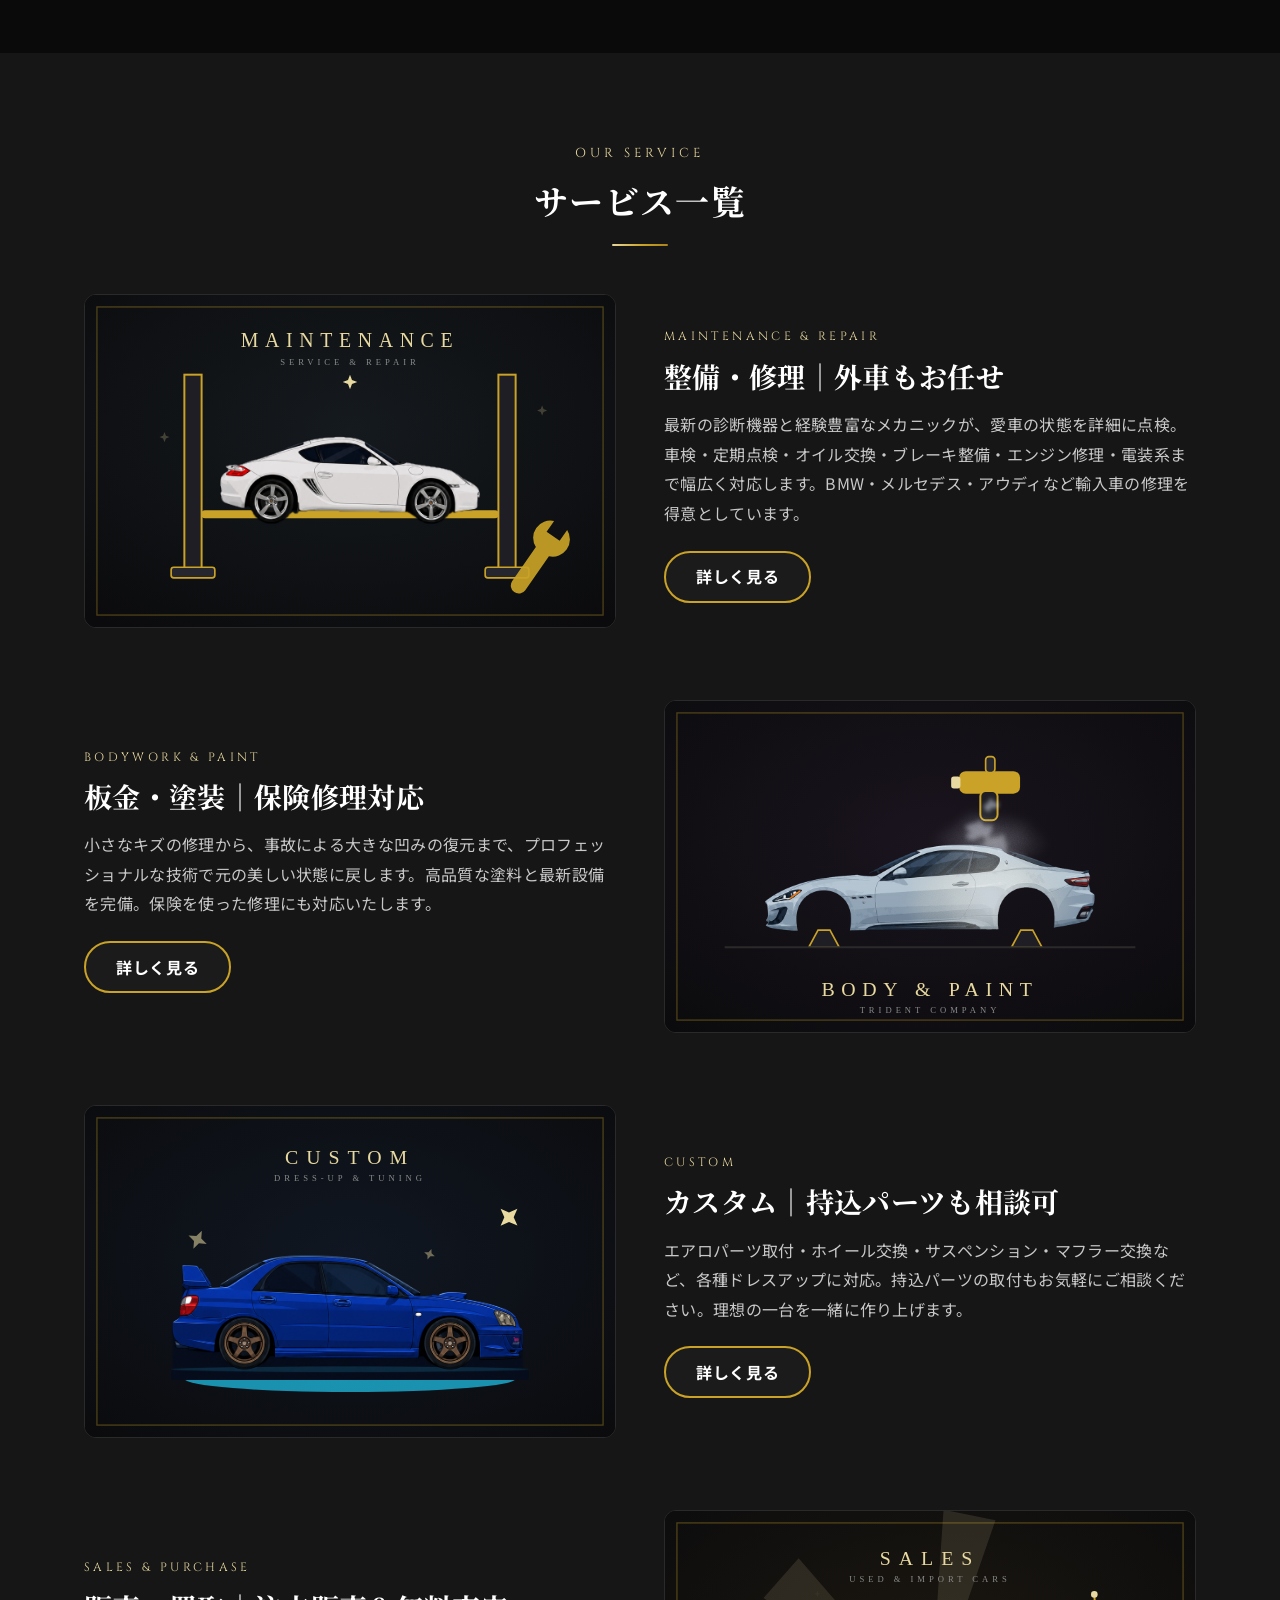
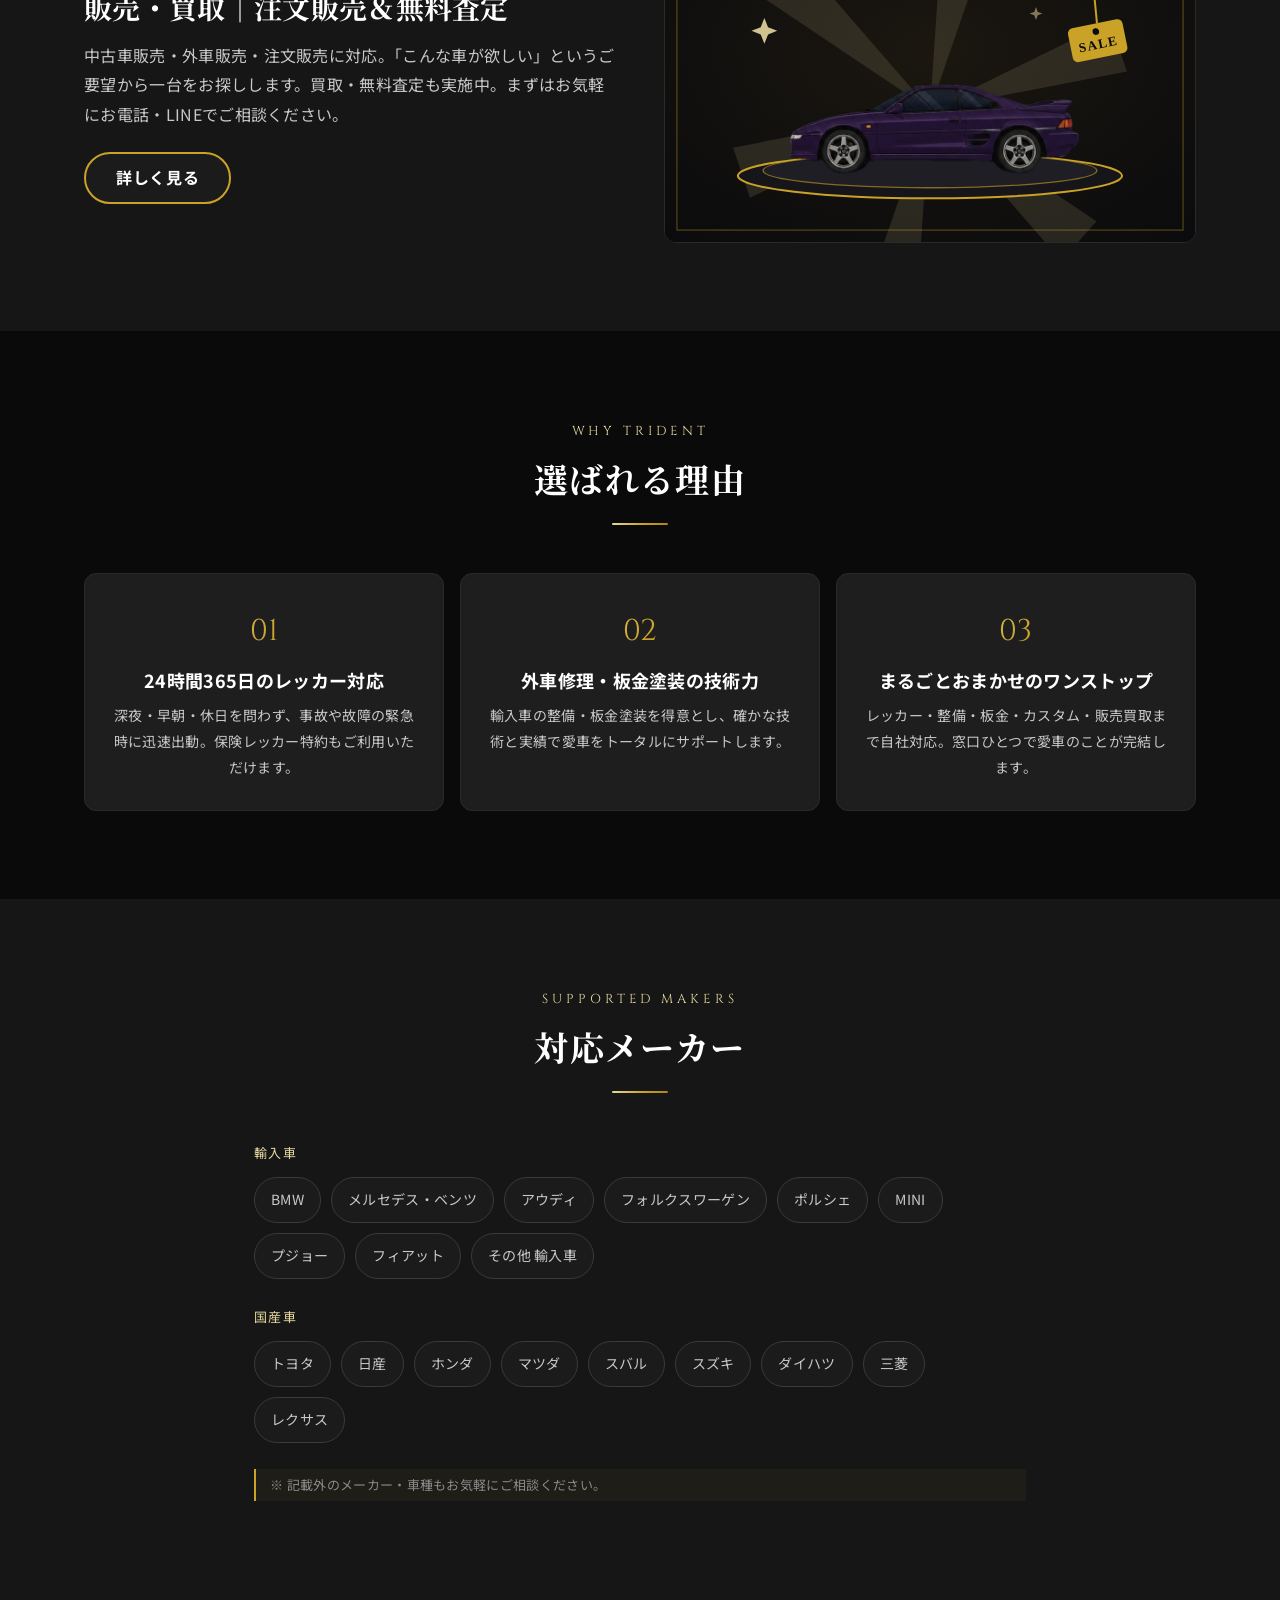
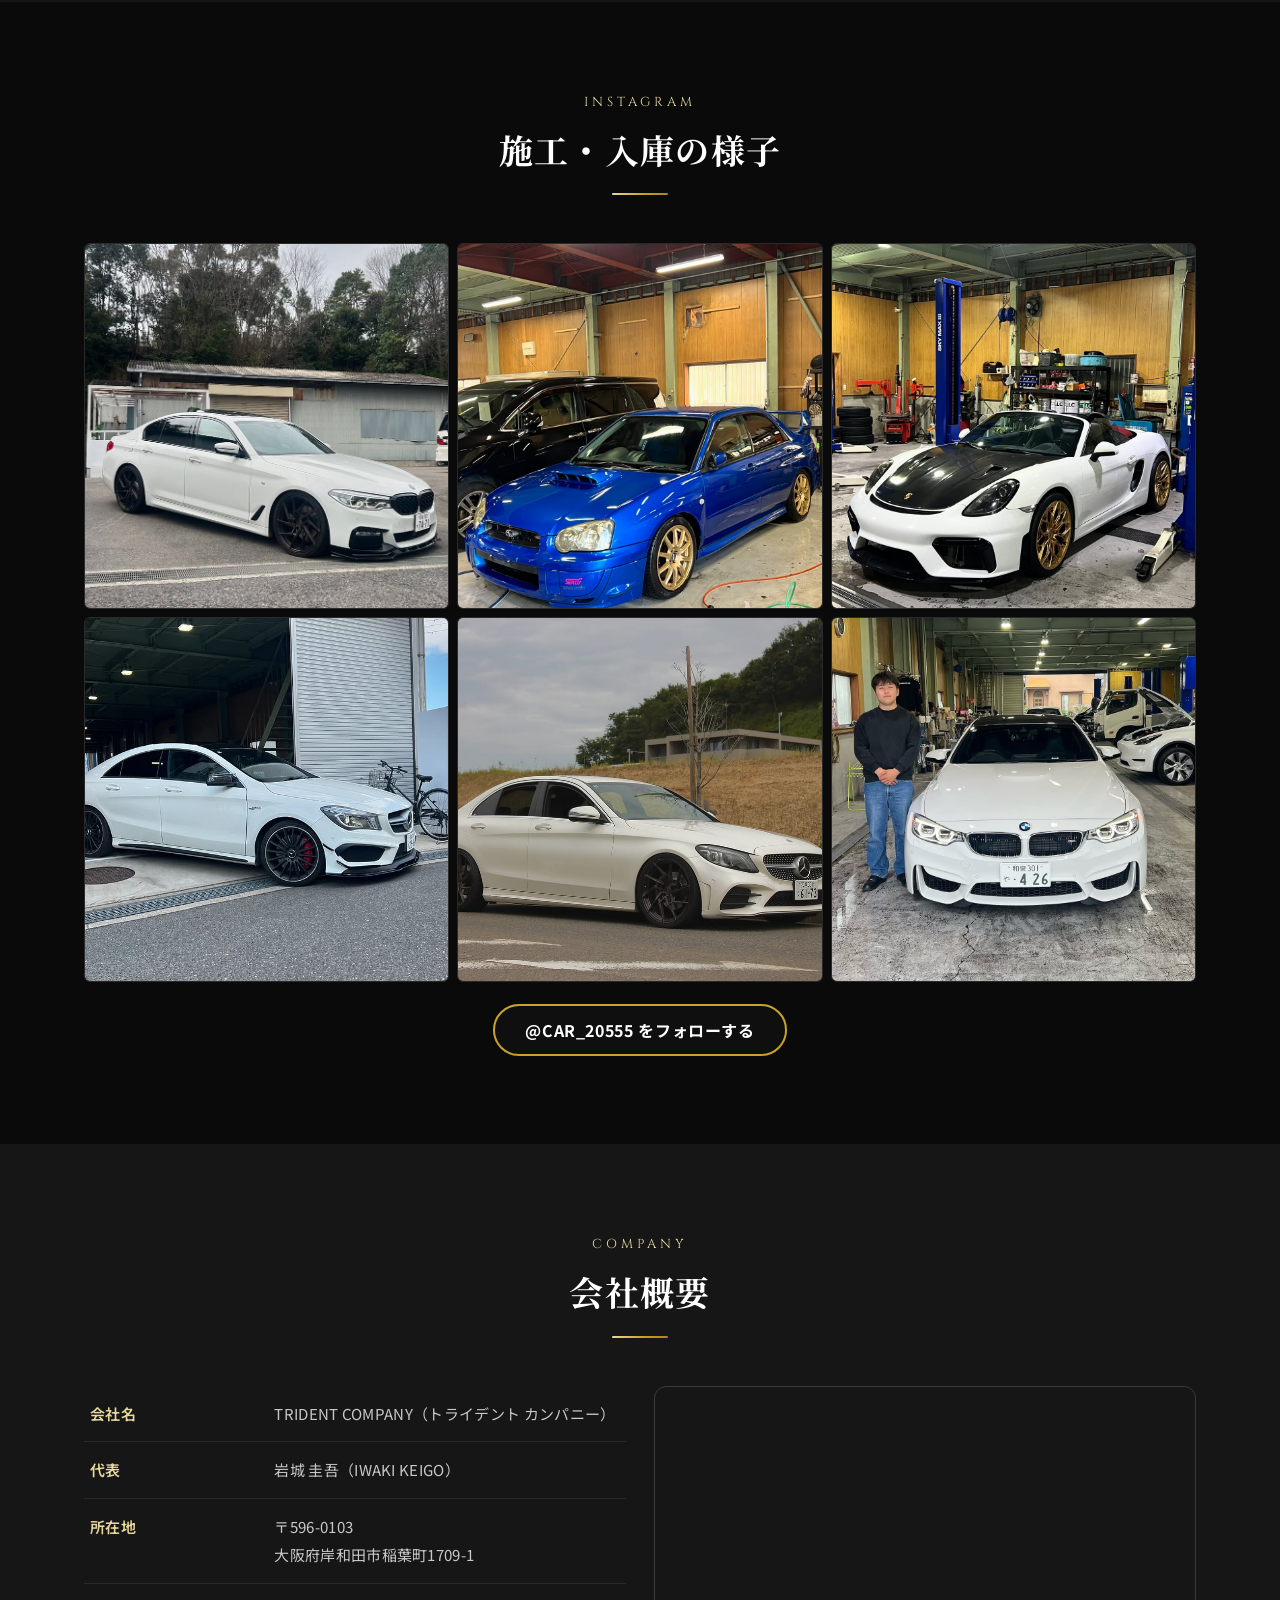
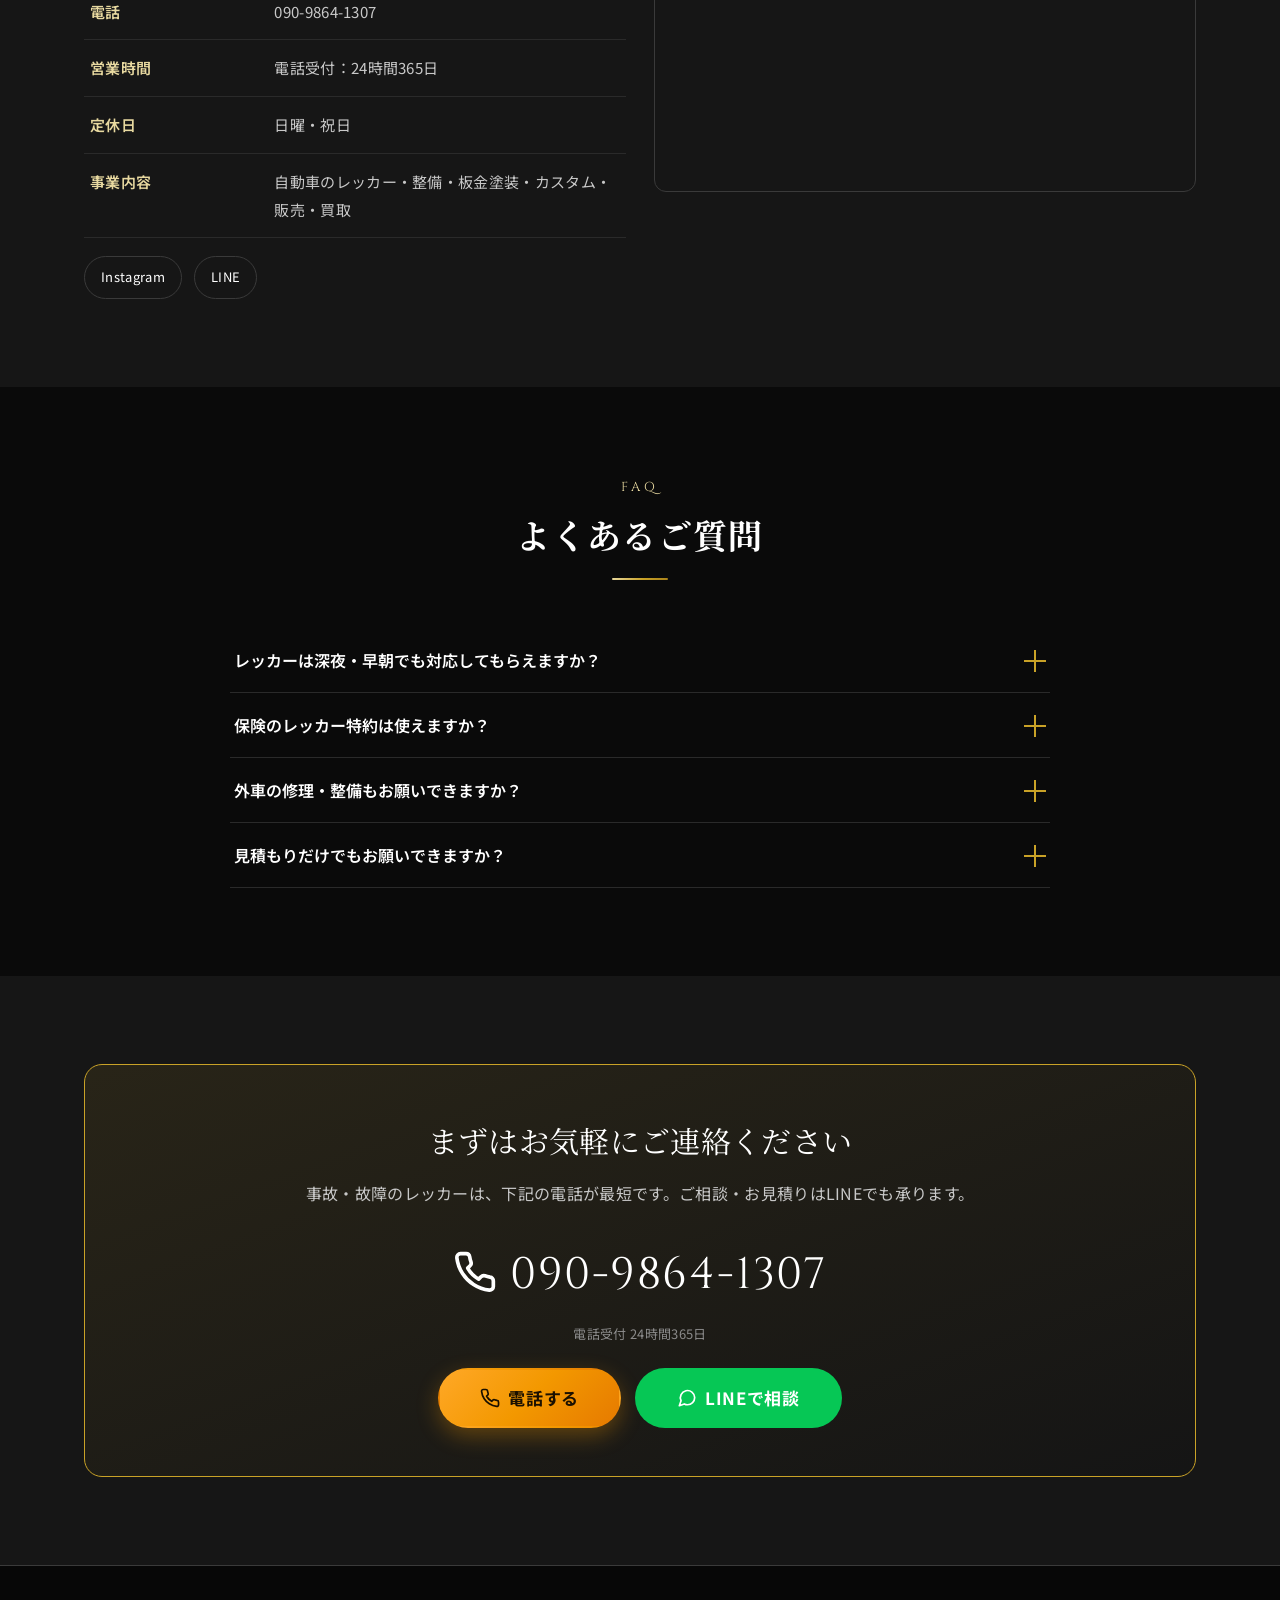
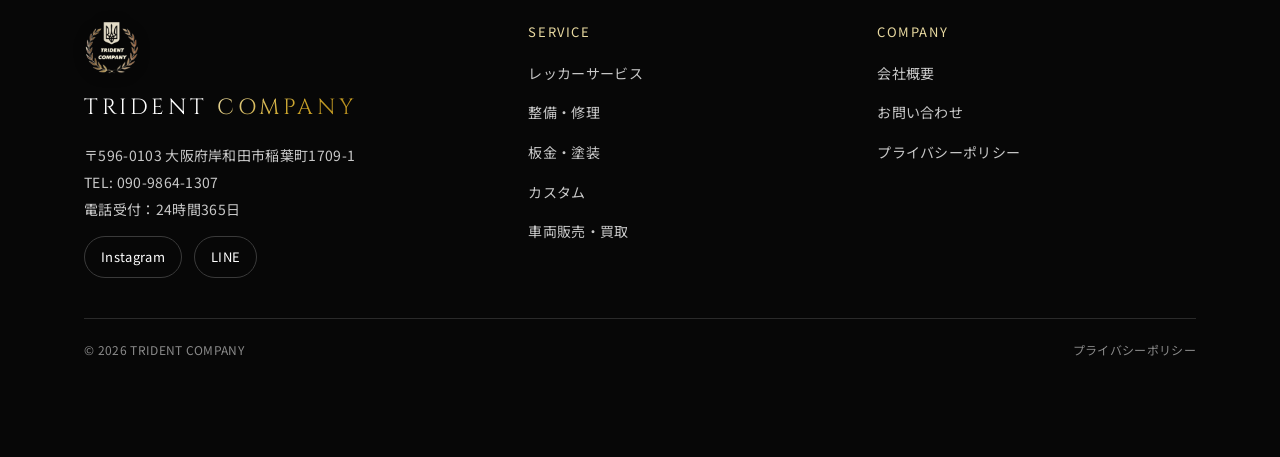
==== commit 456ff608: "連絡導線を電話・LINEに統一し、グラントゥーリズモを左向きに変更 - 板金ページのグラントゥーリズモを左向きにミラー（ジャッキ位置も対応） - メールアイコン付き「お問い合わせ」ボタンを全ページのC" ====
--- a/index.html
+++ b/index.html
@@ -9,7 +9,7 @@
 <link rel="preconnect" href="https://fonts.googleapis.com">
 <link rel="preconnect" href="https://fonts.gstatic.com" crossorigin>
 <link href="https://fonts.googleapis.com/css2?family=Cinzel:wght@500;600;700&family=Noto+Sans+JP:wght@400;500;700&family=Noto+Serif+JP:wght@500;700&display=swap" rel="stylesheet">
-<link rel="stylesheet" href="assets/css/style.css">
+<link rel="stylesheet" href="assets/css/style.css?v=20260726">
 </head>
 <body>
 
@@ -59,7 +59,7 @@
     </ul>
     <div class="drawer__sns">
       <a href="https://www.instagram.com/car_20555/" target="_blank" rel="noopener">Instagram</a>
-      <a href="#" data-line>LINEで相談</a>
+      <a href="https://line.me/ti/p/a5iRVmuqXc" data-line target="_blank" rel="noopener">LINEで相談</a>
     </div>
   </div>
 </div>
@@ -154,7 +154,7 @@
 
       <!-- 板金・塗装 -->
       <div class="service-row service-row--reverse reveal">
-        <div class="service-row__media"><img src="assets/img/bodywork.svg?v=20260726" alt="板金塗装作業中の車両"></div>
+        <div class="service-row__media"><img src="assets/img/bodywork.svg?v=20260727" alt="板金塗装作業中の車両"></div>
         <div class="service-row__body">
           <span class="service-row__en">Bodywork & Paint</span>
           <h3 class="service-row__title">板金・塗装｜保険修理対応</h3>
@@ -184,7 +184,7 @@
         <div class="service-row__body">
           <span class="service-row__en">Sales & Purchase</span>
           <h3 class="service-row__title">販売・買取｜注文販売＆無料査定</h3>
-          <p class="service-row__text">中古車販売・外車販売・注文販売に対応。「こんな車が欲しい」というご要望から一台をお探しします。買取・無料査定も実施中。まずはお気軽にお問い合わせ・LINE査定をご利用ください。</p>
+          <p class="service-row__text">中古車販売・外車販売・注文販売に対応。「こんな車が欲しい」というご要望から一台をお探しします。買取・無料査定も実施中。まずはお気軽にお電話・LINEでご相談ください。</p>
           <div class="service-row__actions">
             <a href="sales/index.html" class="btn btn--ghost">詳しく見る</a>
           </div>
@@ -279,7 +279,7 @@
           </table>
           <div class="footer-sns" style="margin-top:18px">
             <a href="https://www.instagram.com/car_20555/" target="_blank" rel="noopener">Instagram</a>
-            <a href="#" data-line>LINE</a>
+            <a href="https://line.me/ti/p/a5iRVmuqXc" data-line target="_blank" rel="noopener">LINE</a>
           </div>
         </div>
         <div class="map-embed">
@@ -315,24 +315,23 @@
         </div>
         <div class="faq__item">
           <button class="faq__q" aria-expanded="false">見積もりだけでもお願いできますか？<span class="mark"></span></button>
-          <div class="faq__a"><p>もちろん可能です。お電話・LINEよりお気軽にお問い合わせください。写真を送っていただくと概算のご案内がスムーズです。</p></div>
-        </div>
-      </div>
-    </div>
-  </section>
-
-  <!-- ======================= お問い合わせ CTA（#contact = レッカーCTAのスクロール先） ======================= -->
+          <div class="faq__a"><p>もちろん可能です。お電話・LINEよりお気軽にご相談ください。写真を送っていただくと概算のご案内がスムーズです。</p></div>
+        </div>
+      </div>
+    </div>
+  </section>
+
+  <!-- ======================= 連絡先CTA：電話・LINEの2窓口に統一（#contact = レッカーCTAのスクロール先） ======================= -->
   <section class="section section--sub contact-cta" id="contact">
     <div class="container">
       <div class="contact-cta__box reveal">
         <p class="contact-cta__lead">まずはお気軽にご連絡ください</p>
-        <p class="contact-cta__sub">事故・故障のレッカーは、下記の電話が最短です。お問い合わせ・LINEもご利用いただけます。</p>
+        <p class="contact-cta__sub">事故・故障のレッカーは、下記の電話が最短です。ご相談・お見積りはLINEでも承ります。</p>
         <a href="tel:09098641307" class="contact-cta__tel"><span class="icn icn--tel" aria-hidden="true"></span> 090-9864-1307</a>
         <p class="contact-cta__hours">電話受付 24時間365日</p>
         <div class="contact-cta__actions">
           <a href="tel:09098641307" class="btn btn--tel btn--lg"><span class="btn__icon"><span class="icn icn--tel" aria-hidden="true"></span></span> 電話する</a>
-          <a href="contact/index.html" class="btn btn--primary btn--lg"><span class="btn__icon"><span class="icn icn--mail" aria-hidden="true"></span></span> お問い合わせ</a>
-          <a href="#" data-line class="btn btn--line btn--lg"><span class="btn__icon"><span class="icn icn--chat" aria-hidden="true"></span></span> LINEで相談</a>
+          <a href="https://line.me/ti/p/a5iRVmuqXc" data-line target="_blank" rel="noopener" class="btn btn--line btn--lg"><span class="btn__icon"><span class="icn icn--chat" aria-hidden="true"></span></span> LINEで相談</a>
         </div>
       </div>
     </div>
@@ -354,7 +353,7 @@
         </div>
         <div class="footer-sns">
           <a href="https://www.instagram.com/car_20555/" target="_blank" rel="noopener">Instagram</a>
-          <a href="#" data-line>LINE</a>
+          <a href="https://line.me/ti/p/a5iRVmuqXc" data-line target="_blank" rel="noopener">LINE</a>
         </div>
       </div>
       <div>
@@ -386,8 +385,7 @@
 <!-- ======================= 下部固定CTA（SP） ======================= -->
 <nav class="fixed-cta" aria-label="固定アクション">
   <a href="tel:09098641307" class="is-tel"><span class="ic"><span class="icn icn--tel" aria-hidden="true"></span></span>電話する</a>
-  <a href="contact/index.html"><span class="ic"><span class="icn icn--mail" aria-hidden="true"></span></span>お問い合わせ</a>
-  <a href="#" data-line class="is-line"><span class="ic"><span class="icn icn--chat" aria-hidden="true"></span></span>LINE</a>
+  <a href="https://line.me/ti/p/a5iRVmuqXc" data-line target="_blank" rel="noopener" class="is-line"><span class="ic"><span class="icn icn--chat" aria-hidden="true"></span></span>LINE</a>
 </nav>
 
 <script src="assets/data/instagram-posts.js"></script>
--- a/assets/css/style.css
+++ b/assets/css/style.css
@@ -436,7 +436,7 @@
    ============================================================ */
 .fixed-cta {
   position: fixed; inset: auto 0 0 0; z-index: var(--z-fixedcta);
-  display: grid; grid-template-columns: 1.2fr 1fr 1fr;
+  display: grid; grid-auto-flow: column; grid-auto-columns: 1fr;
   background: rgba(10,10,10,.92); backdrop-filter: blur(8px); border-top: 1px solid var(--border);
 }
 .fixed-cta a {
@@ -471,7 +471,6 @@
 .card__icon .icn { color: var(--gold); width: 1.15em; height: 1.15em; }
 .notice-bar__track .icn { color: var(--orange); }
 .icn--tel{--i:url('data:image/svg+xml,<svg xmlns="http://www.w3.org/2000/svg" viewBox="0 0 24 24" fill="none" stroke="black" stroke-width="2" stroke-linecap="round" stroke-linejoin="round"><path d="M22 16.9v3a2 2 0 0 1-2.2 2 19.8 19.8 0 0 1-8.6-3.1 19.5 19.5 0 0 1-6-6A19.8 19.8 0 0 1 2.1 4.2 2 2 0 0 1 4.1 2h3a2 2 0 0 1 2 1.7 12.8 12.8 0 0 0 .7 2.8 2 2 0 0 1-.5 2.1L8 9.9a16 16 0 0 0 6 6l1.3-1.3a2 2 0 0 1 2.1-.5 12.8 12.8 0 0 0 2.8.7 2 2 0 0 1 1.8 2.1z"/></svg>')}
-.icn--mail{--i:url('data:image/svg+xml,<svg xmlns="http://www.w3.org/2000/svg" viewBox="0 0 24 24" fill="none" stroke="black" stroke-width="2" stroke-linecap="round" stroke-linejoin="round"><rect x="2" y="4" width="20" height="16" rx="2"/><path d="m22 7-10 6L2 7"/></svg>')}
 .icn--chat{--i:url('data:image/svg+xml,<svg xmlns="http://www.w3.org/2000/svg" viewBox="0 0 24 24" fill="none" stroke="black" stroke-width="2" stroke-linecap="round" stroke-linejoin="round"><path d="M21 11.5a8.4 8.4 0 0 1-8.4 8.4 8.3 8.3 0 0 1-3.8-.9L3 21l2-5.8a8.4 8.4 0 1 1 16-3.7z"/></svg>')}
 .icn--siren{--i:url('data:image/svg+xml,<svg xmlns="http://www.w3.org/2000/svg" viewBox="0 0 24 24" fill="none" stroke="black" stroke-width="2" stroke-linecap="round" stroke-linejoin="round"><path d="M7 17v-5a5 5 0 0 1 10 0v5"/><rect x="4" y="17" width="16" height="4" rx="1"/><path d="M12 3v1M5.6 5.6l1.2 1.2M18.4 5.6l-1.2 1.2"/></svg>')}
 .icn--car{--i:url('data:image/svg+xml,<svg xmlns="http://www.w3.org/2000/svg" viewBox="0 0 24 24" fill="none" stroke="black" stroke-width="2" stroke-linecap="round" stroke-linejoin="round"><path d="M5 11l1.7-4.2A2 2 0 0 1 8.6 5.5h6.8a2 2 0 0 1 1.9 1.3L19 11"/><path d="M3 16v-3.5A1.5 1.5 0 0 1 4.5 11h15a1.5 1.5 0 0 1 1.5 1.5V16"/><circle cx="7" cy="17" r="2"/><circle cx="17" cy="17" r="2"/><path d="M9 17h6"/></svg>')}
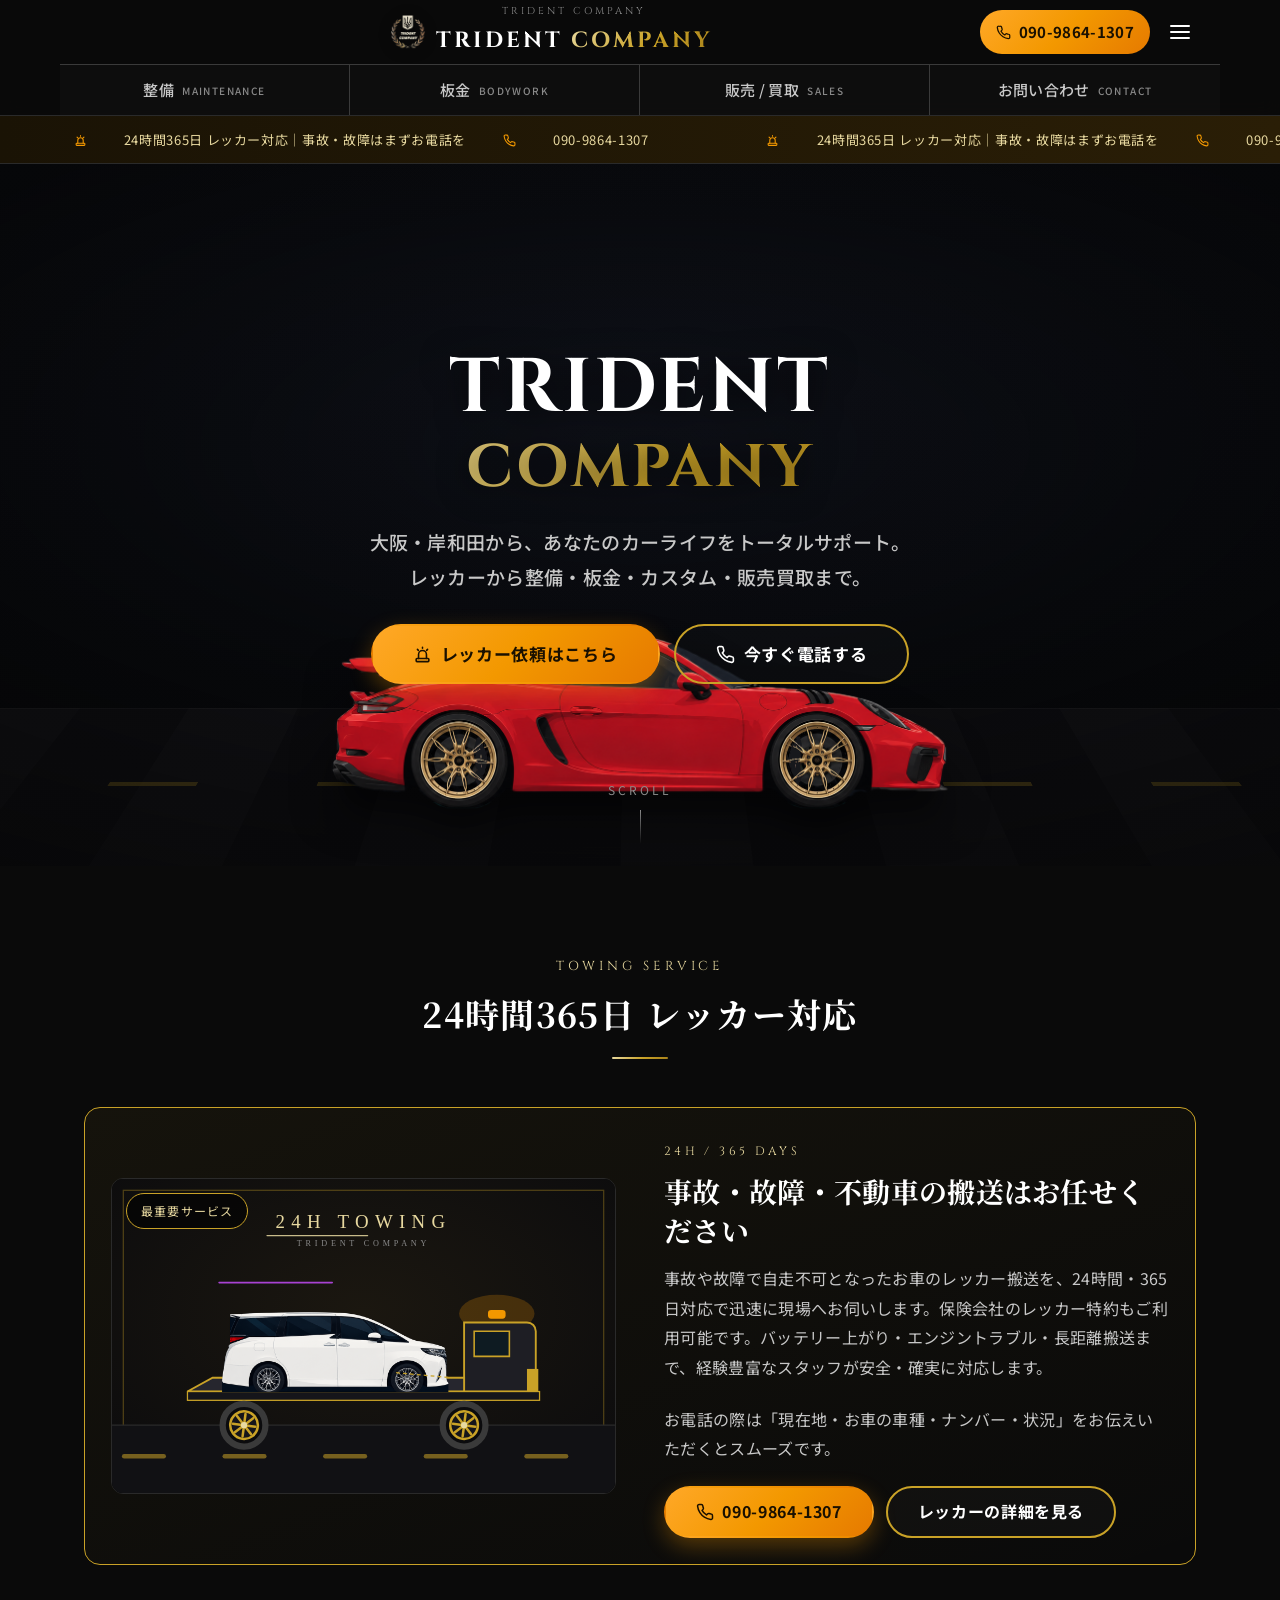
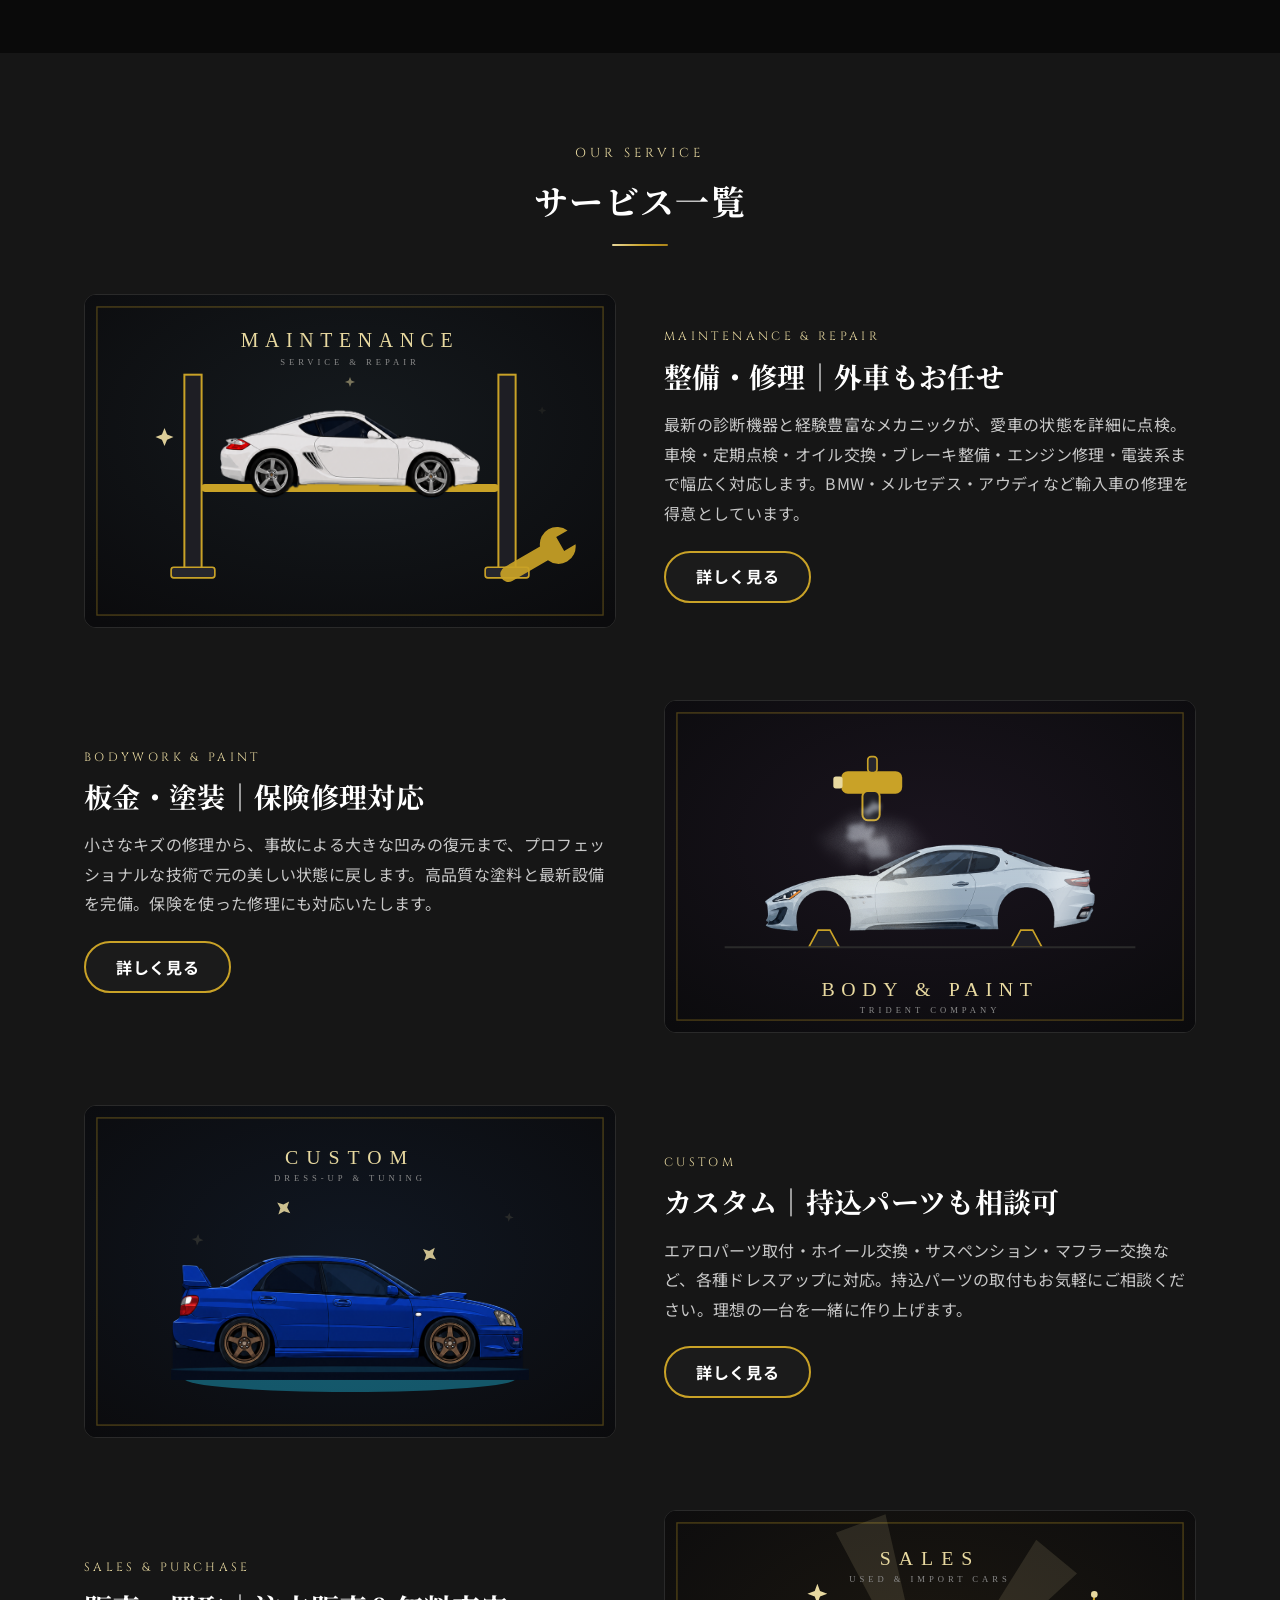
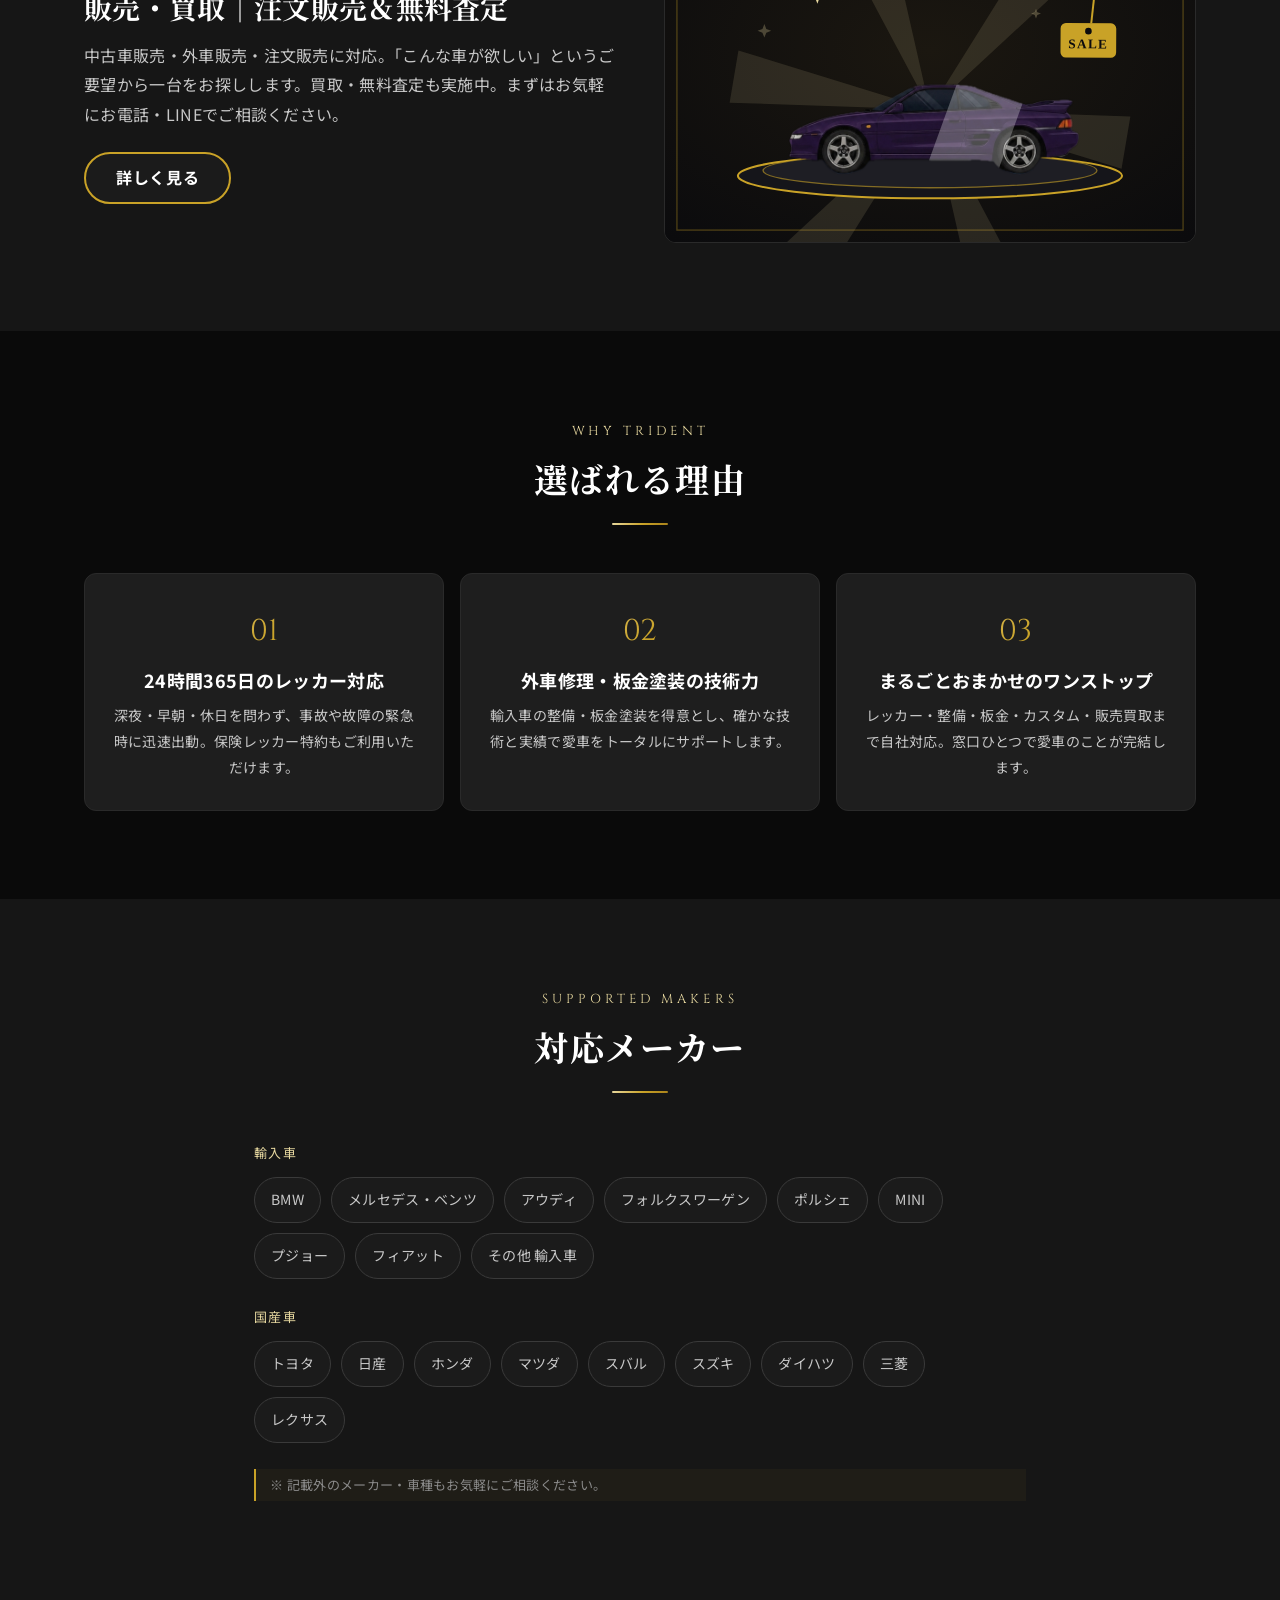
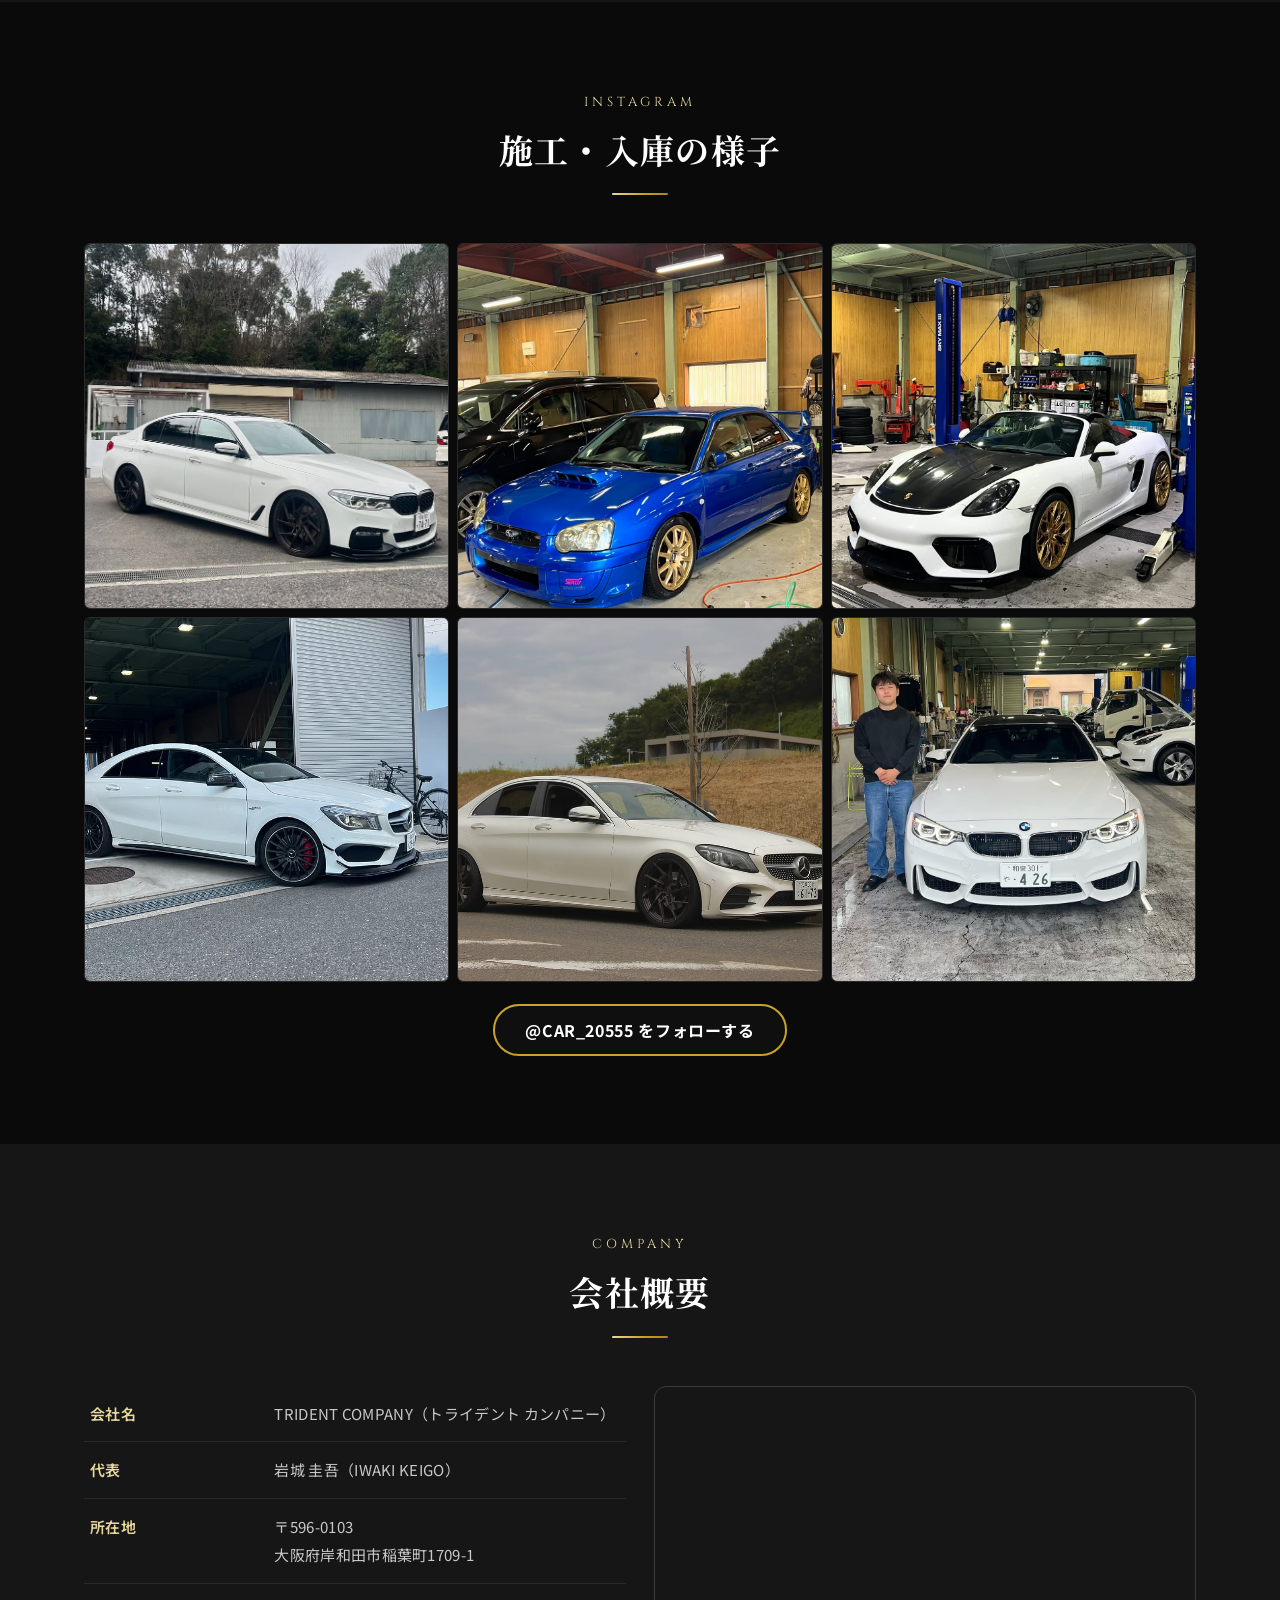
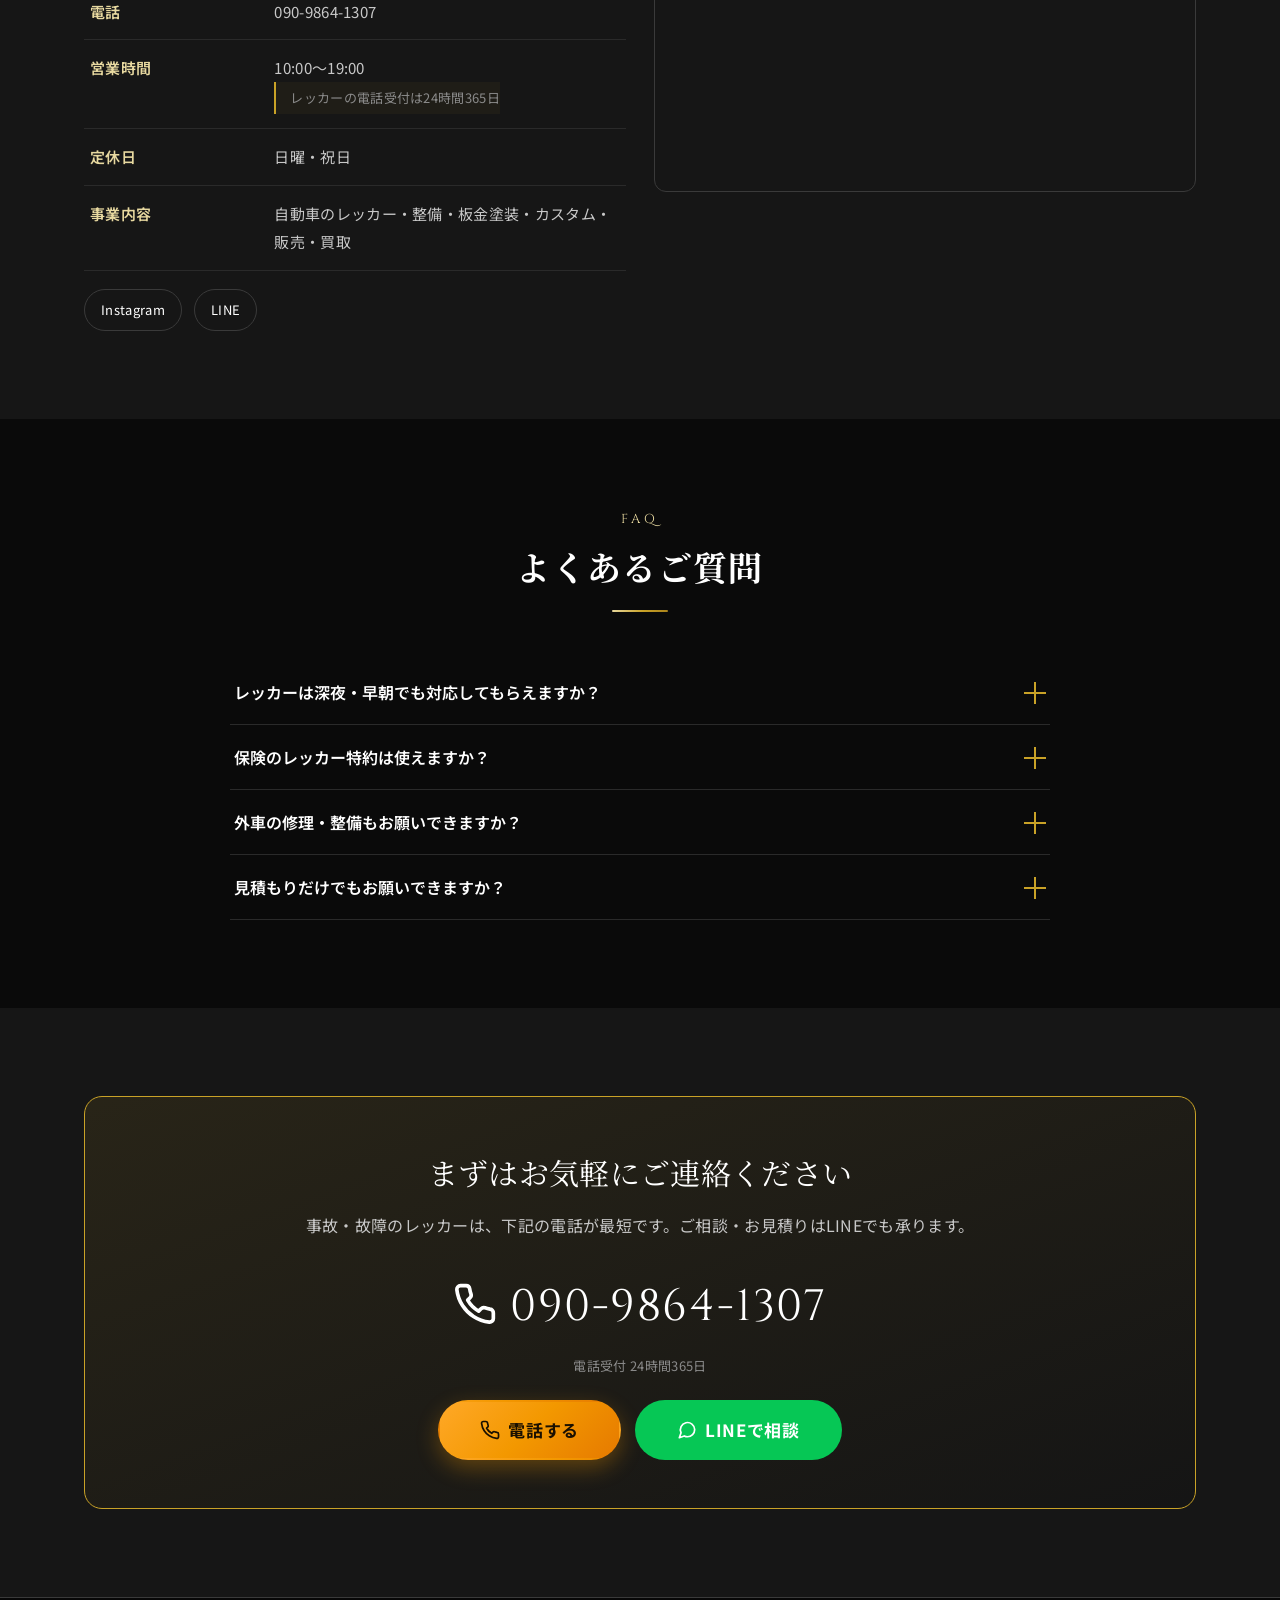
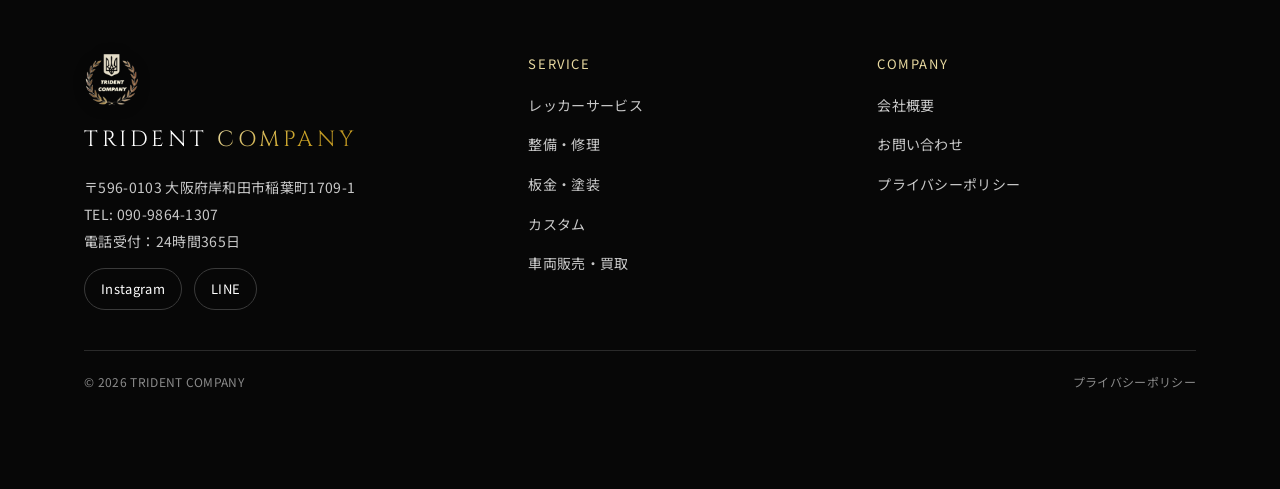
==== commit c4ad357e: "会社情報の更新と問い合わせ枠の整理 - お問い合わせページ「お急ぎの方はお電話で」枠からLINEボタンを削除（電話のみ） - 営業時間を 10:00〜19:00 に設定（レッカーの電話受付は24時間3" ====
--- a/index.html
+++ b/index.html
@@ -9,7 +9,7 @@
 <link rel="preconnect" href="https://fonts.googleapis.com">
 <link rel="preconnect" href="https://fonts.gstatic.com" crossorigin>
 <link href="https://fonts.googleapis.com/css2?family=Cinzel:wght@500;600;700&family=Noto+Sans+JP:wght@400;500;700&family=Noto+Serif+JP:wght@500;700&display=swap" rel="stylesheet">
-<link rel="stylesheet" href="assets/css/style.css?v=20260726">
+<link rel="stylesheet" href="assets/css/style.css?v=20260727">
 </head>
 <body>
 
@@ -273,7 +273,7 @@
             <tr><th>代表</th><td>岩城 圭吾（IWAKI KEIGO）</td></tr>
             <tr><th>所在地</th><td>〒596-0103<br>大阪府岸和田市稲葉町1709-1</td></tr>
             <tr><th>電話</th><td><a href="tel:09098641307">090-9864-1307</a></td></tr>
-            <tr><th>営業時間</th><td>電話受付：24時間365日</td></tr>
+            <tr><th>営業時間</th><td>10:00〜19:00<br><span class="note" style="display:inline-block">レッカーの電話受付は24時間365日</span></td></tr>
             <tr><th>定休日</th><td>日曜・祝日</td></tr>
             <tr><th>事業内容</th><td>自動車のレッカー・整備・板金塗装・カスタム・販売・買取</td></tr>
           </table>
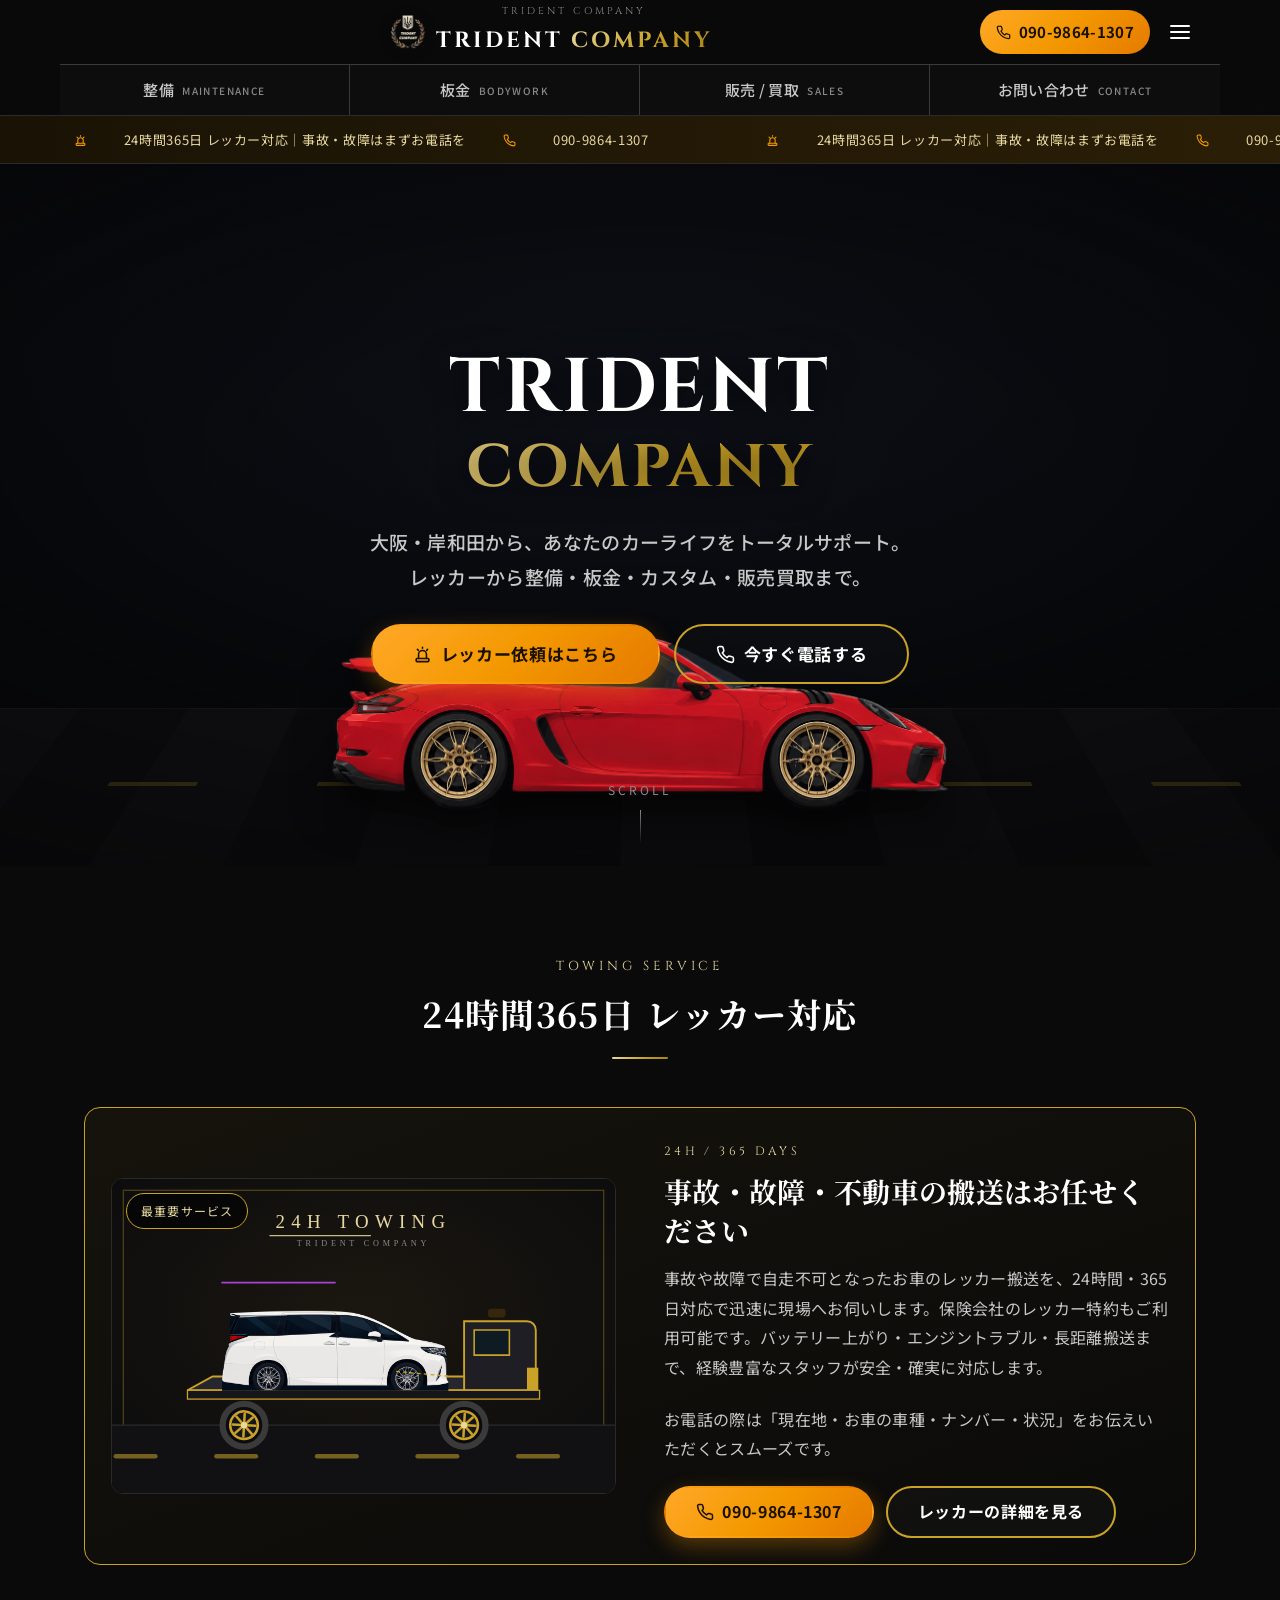
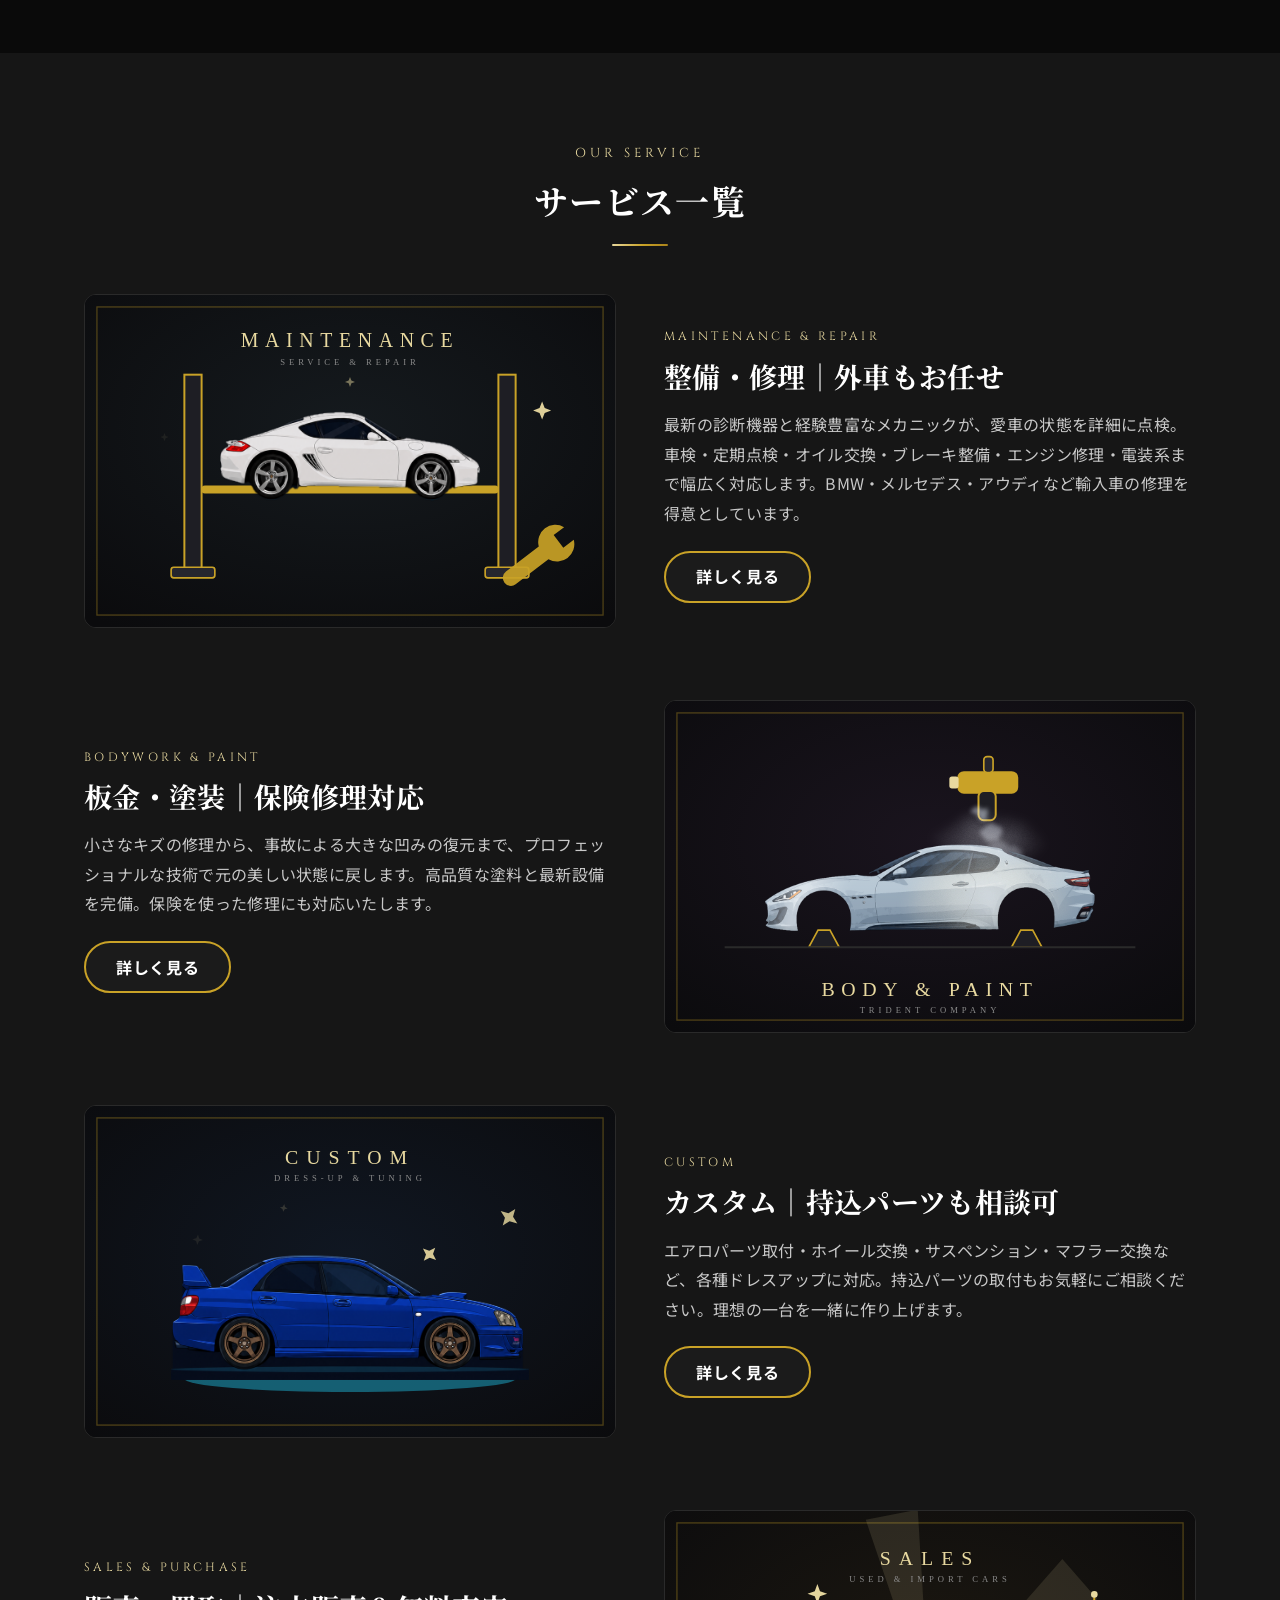
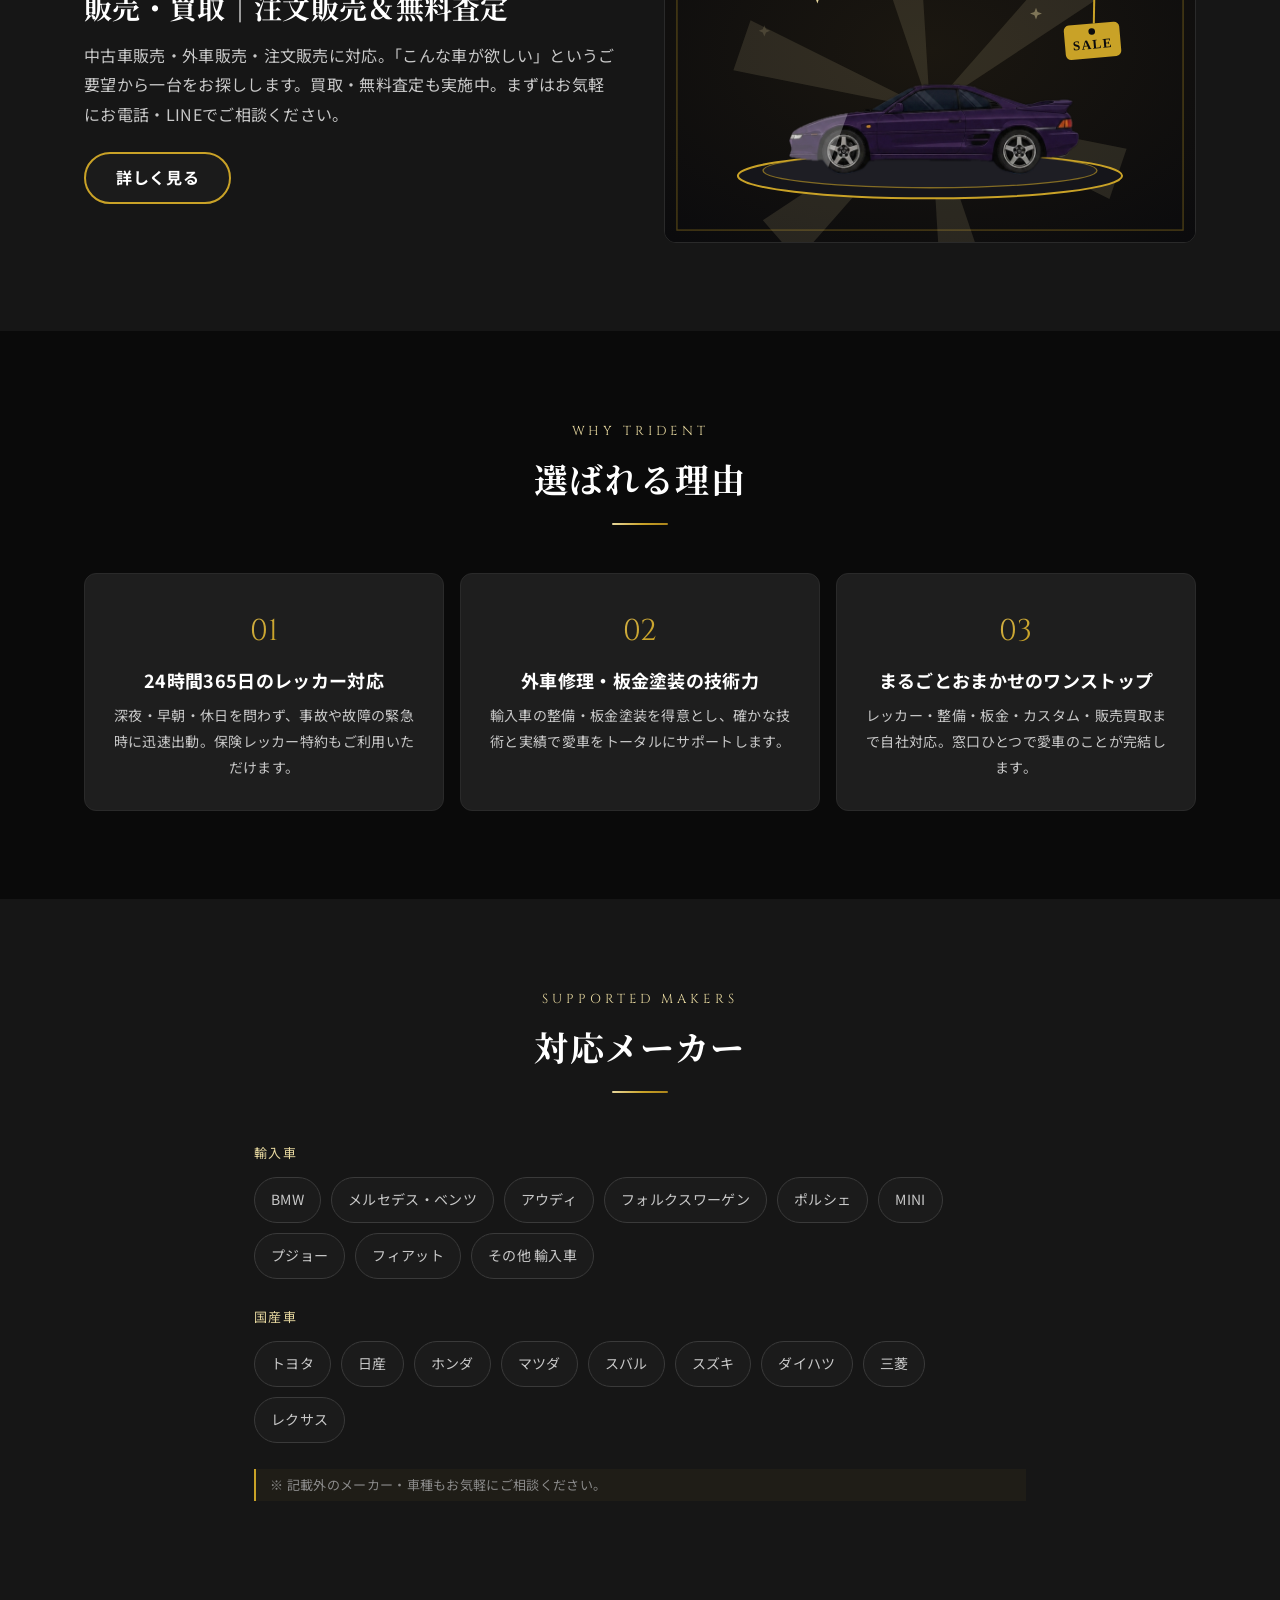
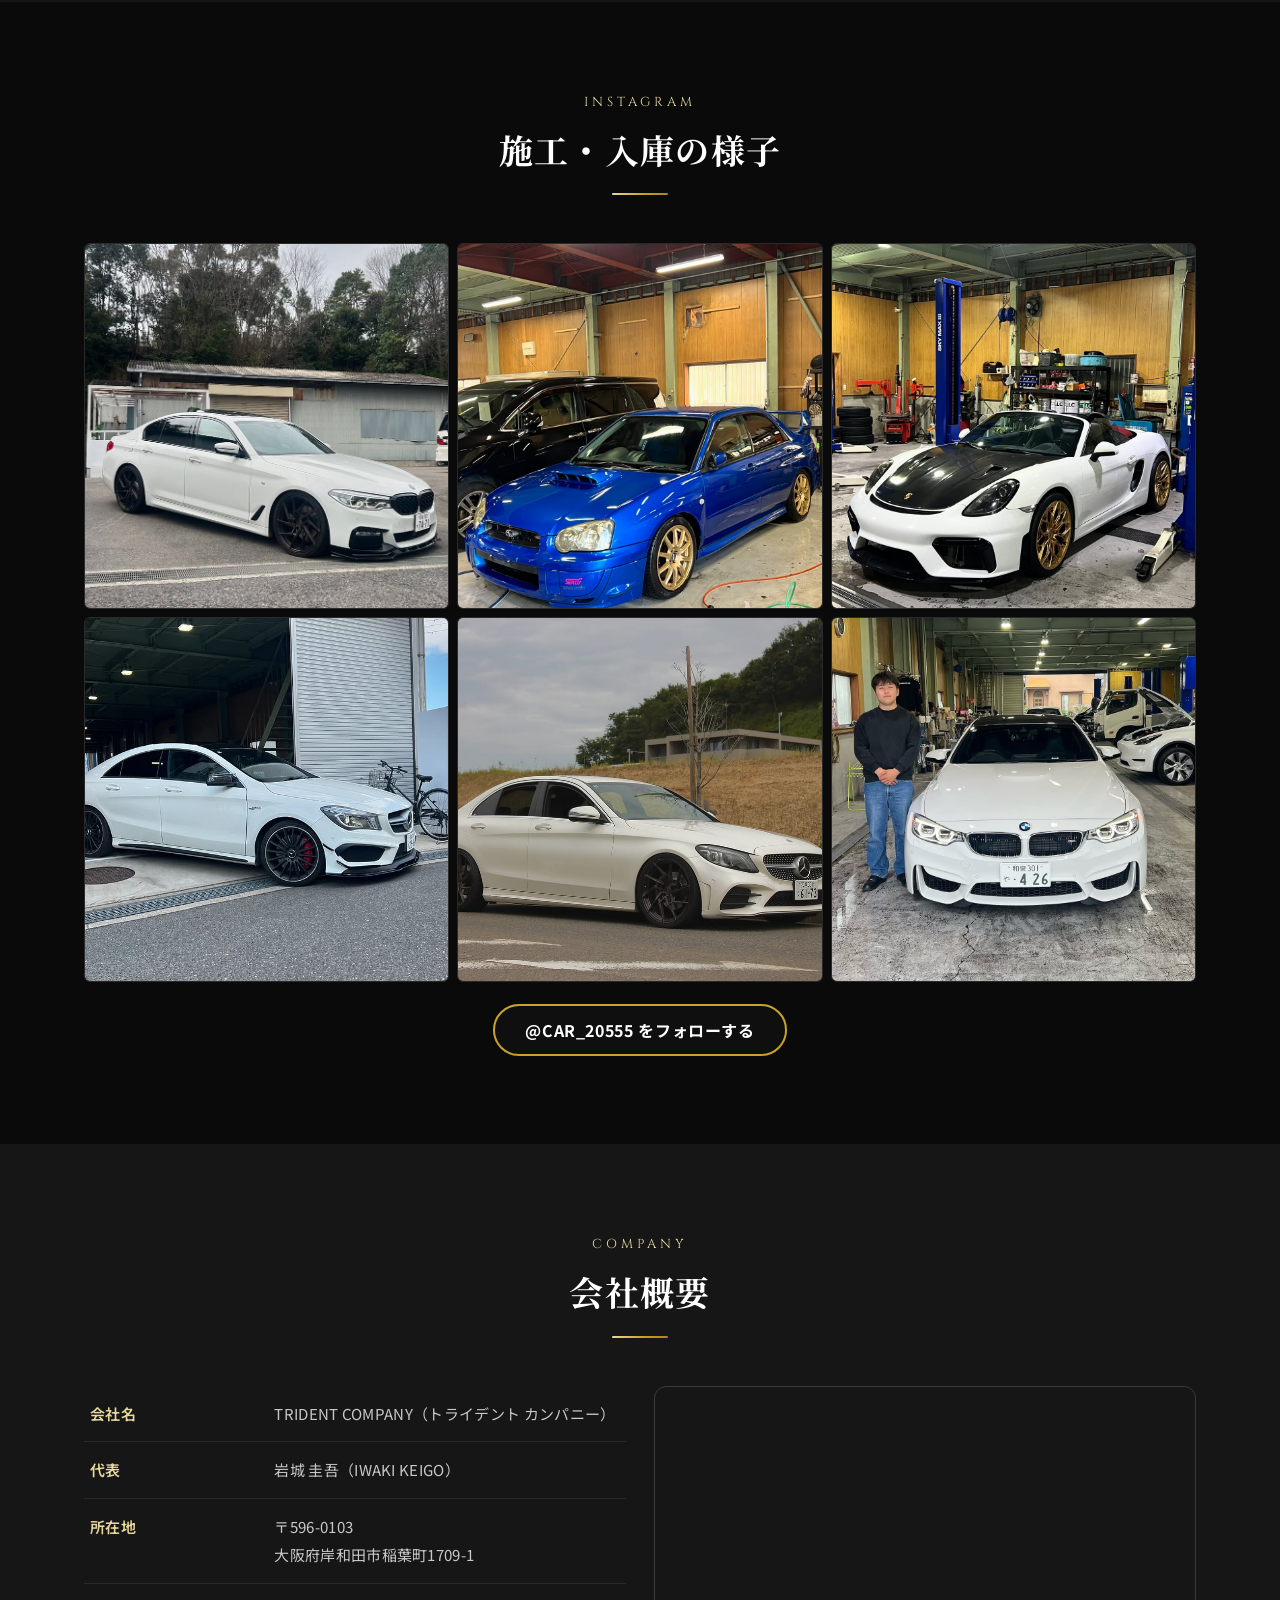
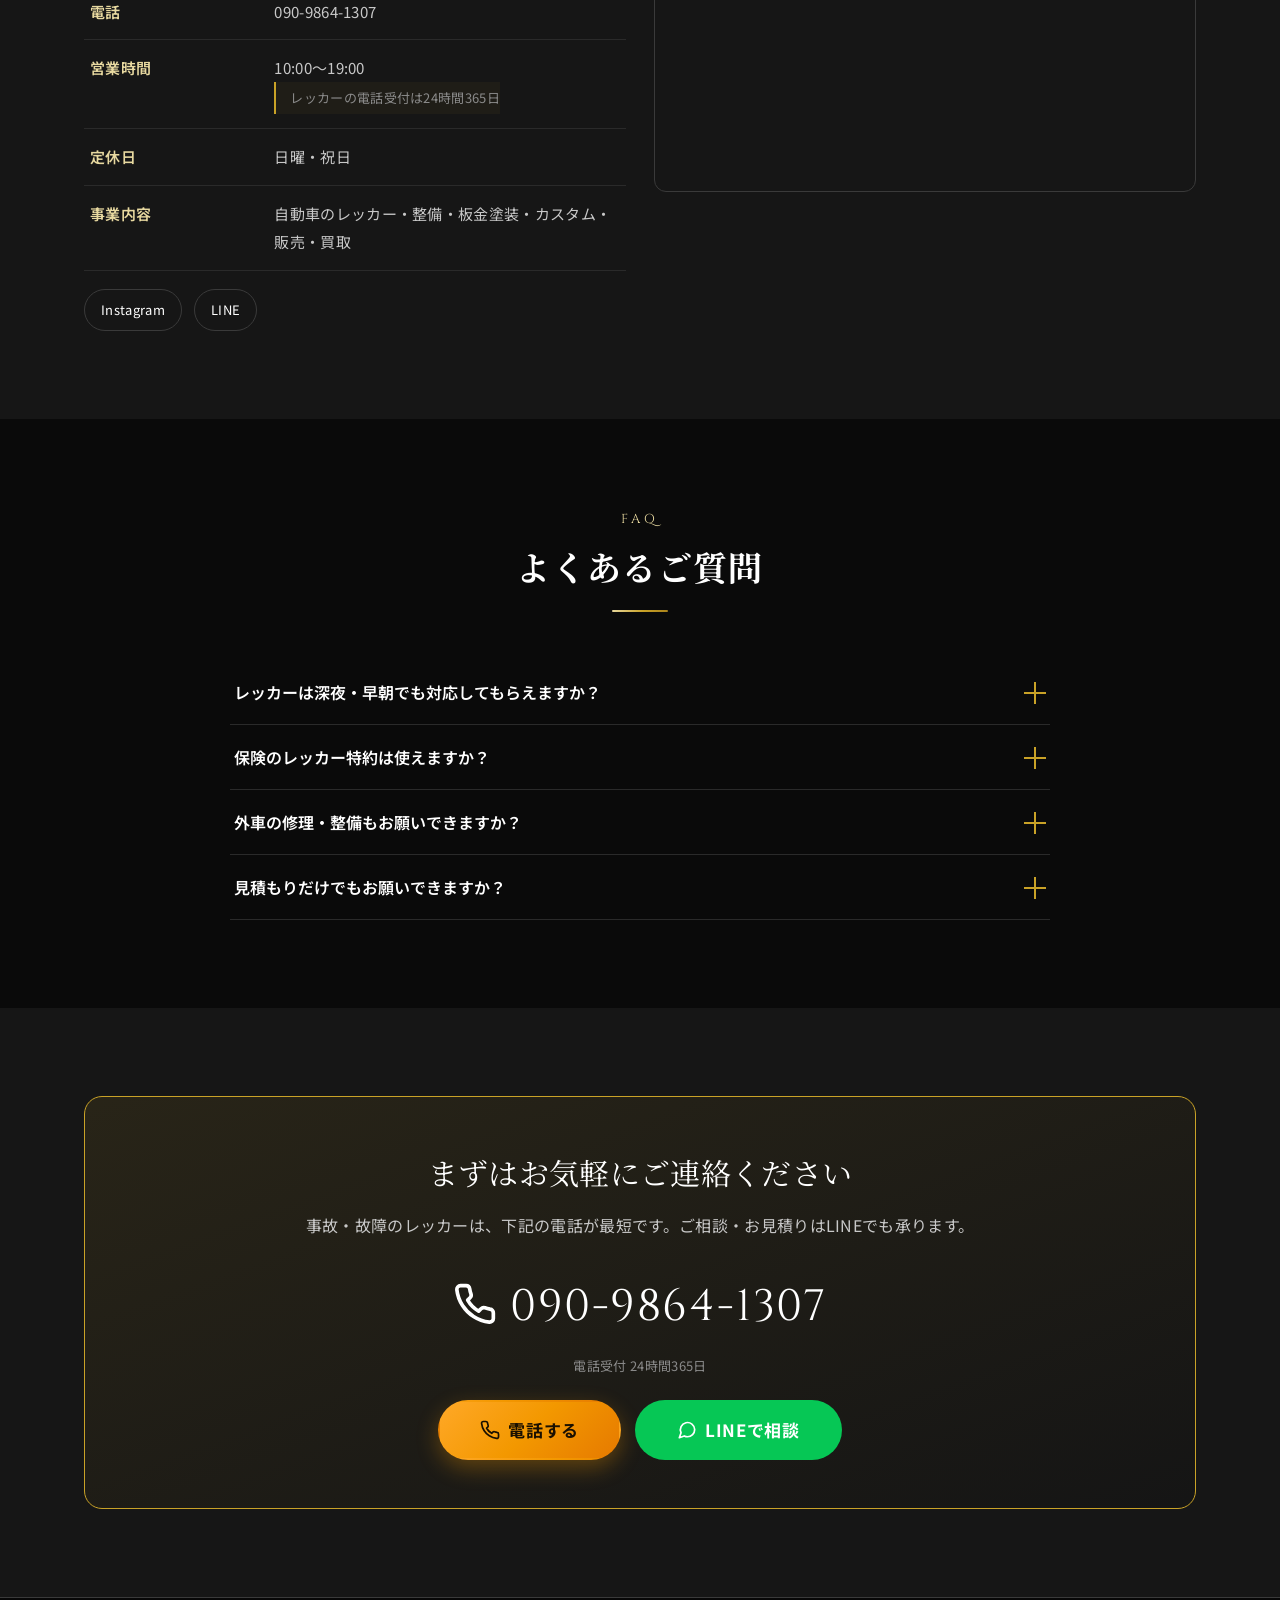
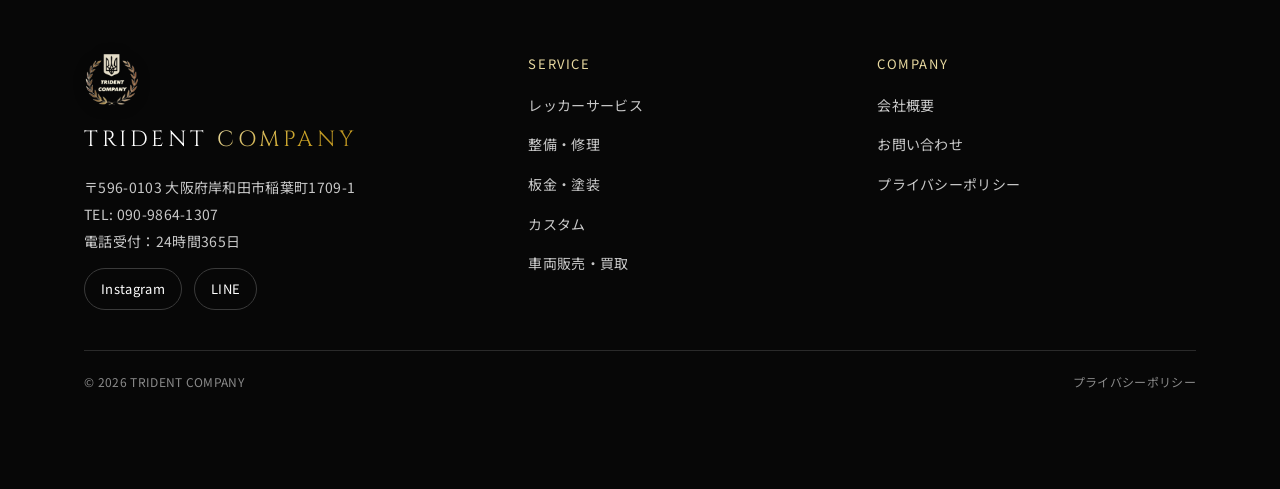
==== commit 83552e6f: "本番公開向けにSEO・計測の内部設定と配信設定を追加 - 全9ページの head に canonical / robots / OGP / Twitterカード / favicon を追加 - 構造化" ====
--- a/index.html
+++ b/index.html
@@ -5,11 +5,229 @@
 <meta name="viewport" content="width=device-width, initial-scale=1">
 <title>TRIDENT COMPANY｜岸和田・大阪のレッカー・整備・板金塗装・カスタム・販売買取</title>
 <meta name="description" content="大阪府岸和田市のTRIDENT COMPANY。24時間365日のレッカー対応をはじめ、外車修理・整備、板金塗装、カスタム、中古車販売・買取まで自動車のことをトータルサポート。事故・故障は今すぐお電話ください。">
-<!-- ▼ 静的先行制作（WordPress+AFFINGER 移植前のデザイン確定物）。本番のtitle/meta/OGP/構造化データは SEO SIMPLE PACK 等で設定 -->
 <link rel="preconnect" href="https://fonts.googleapis.com">
 <link rel="preconnect" href="https://fonts.gstatic.com" crossorigin>
 <link href="https://fonts.googleapis.com/css2?family=Cinzel:wght@500;600;700&family=Noto+Sans+JP:wght@400;500;700&family=Noto+Serif+JP:wght@500;700&display=swap" rel="stylesheet">
 <link rel="stylesheet" href="assets/css/style.css?v=20260727">
+<!-- ▼▼ SEO/計測 内部設定（自動生成ブロック：seo_inject.py で再生成） ▼▼ -->
+<link rel="canonical" href="https://trident-company.jp/">
+<meta name="robots" content="index,follow,max-image-preview:large">
+
+<!-- OGP / Twitter Card -->
+<meta property="og:type" content="website">
+<meta property="og:site_name" content="TRIDENT COMPANY">
+<meta property="og:locale" content="ja_JP">
+<meta property="og:url" content="https://trident-company.jp/">
+<meta property="og:title" content="TRIDENT COMPANY｜岸和田・大阪のレッカー・整備・板金塗装・カスタム・販売買取">
+<meta property="og:description" content="大阪府岸和田市のTRIDENT COMPANY。24時間365日のレッカー対応をはじめ、外車修理・整備、板金塗装、カスタム、中古車販売・買取まで自動車のことをトータルサポート。事故・故障は今すぐお電話ください。">
+<meta property="og:image" content="https://trident-company.jp/assets/img/ogp.jpg">
+<meta property="og:image:width" content="1200">
+<meta property="og:image:height" content="630">
+<meta property="og:image:alt" content="TRIDENT COMPANY｜大阪府岸和田市の自動車トータルサポート">
+<meta name="twitter:card" content="summary_large_image">
+<meta name="twitter:title" content="TRIDENT COMPANY｜岸和田・大阪のレッカー・整備・板金塗装・カスタム・販売買取">
+<meta name="twitter:description" content="大阪府岸和田市のTRIDENT COMPANY。24時間365日のレッカー対応をはじめ、外車修理・整備、板金塗装、カスタム、中古車販売・買取まで自動車のことをトータルサポート。事故・故障は今すぐお電話ください。">
+<meta name="twitter:image" content="https://trident-company.jp/assets/img/ogp.jpg">
+
+<!-- favicon / アプリアイコン -->
+<link rel="icon" href="/favicon.ico" sizes="any">
+<link rel="icon" type="image/png" sizes="32x32" href="assets/img/favicon-32.png">
+<link rel="icon" type="image/png" sizes="192x192" href="assets/img/favicon-192.png">
+<link rel="apple-touch-icon" href="assets/img/apple-touch-icon.png">
+<meta name="theme-color" content="#0A0A0A">
+<meta name="format-detection" content="telephone=no">
+
+<!-- Google Search Console 所有権確認（HTMLタグ方式を使う場合のみ、下行のコメントを外して content を記入） -->
+<!-- <meta name="google-site-verification" content="ここに確認コード"> -->
+
+<!-- 構造化データ（JSON-LD） -->
+<script type="application/ld+json">
+{
+  "@context": "https://schema.org",
+  "@graph": [
+    {
+      "@type": "WebSite",
+      "@id": "https://trident-company.jp/#website",
+      "url": "https://trident-company.jp/",
+      "name": "TRIDENT COMPANY",
+      "inLanguage": "ja",
+      "publisher": {
+        "@id": "https://trident-company.jp/#business"
+      }
+    },
+    {
+      "@type": [
+        "AutoRepair",
+        "AutomotiveBusiness",
+        "LocalBusiness"
+      ],
+      "@id": "https://trident-company.jp/#business",
+      "name": "TRIDENT COMPANY",
+      "alternateName": "トライデント カンパニー",
+      "url": "https://trident-company.jp/",
+      "logo": "https://trident-company.jp/assets/img/logo.png",
+      "image": "https://trident-company.jp/assets/img/ogp.jpg",
+      "description": "大阪府岸和田市の自動車トータルサポート。24時間365日のレッカー対応、整備・修理、板金・塗装、カスタム、車両販売・買取に対応しています。",
+      "telephone": "+81-90-9864-1307",
+      "founder": {
+        "@type": "Person",
+        "name": "岩城 圭吾"
+      },
+      "address": {
+        "@type": "PostalAddress",
+        "postalCode": "596-0103",
+        "addressCountry": "JP",
+        "addressRegion": "大阪府",
+        "addressLocality": "岸和田市",
+        "streetAddress": "稲葉町1709-1"
+      },
+      "hasMap": "https://maps.google.com/maps?q=%E5%A4%A7%E9%98%AA%E5%BA%9C%E5%B2%B8%E5%92%8C%E7%94%B0%E5%B8%82%E7%A8%B2%E8%91%89%E7%94%BA1709-1",
+      "openingHoursSpecification": [
+        {
+          "@type": "OpeningHoursSpecification",
+          "dayOfWeek": [
+            "Monday",
+            "Tuesday",
+            "Wednesday",
+            "Thursday",
+            "Friday",
+            "Saturday"
+          ],
+          "opens": "10:00",
+          "closes": "19:00"
+        }
+      ],
+      "specialOpeningHoursSpecification": [],
+      "areaServed": [
+        {
+          "@type": "AdministrativeArea",
+          "name": "大阪府"
+        },
+        {
+          "@type": "AdministrativeArea",
+          "name": "京都府"
+        },
+        {
+          "@type": "AdministrativeArea",
+          "name": "兵庫県"
+        },
+        {
+          "@type": "AdministrativeArea",
+          "name": "奈良県"
+        },
+        {
+          "@type": "AdministrativeArea",
+          "name": "滋賀県"
+        },
+        {
+          "@type": "AdministrativeArea",
+          "name": "和歌山県"
+        },
+        {
+          "@type": "AdministrativeArea",
+          "name": "三重県"
+        }
+      ],
+      "priceRange": "要お見積り",
+      "currenciesAccepted": "JPY",
+      "sameAs": [
+        "https://www.instagram.com/car_20555/",
+        "https://line.me/ti/p/a5iRVmuqXc"
+      ],
+      "hasOfferCatalog": {
+        "@type": "OfferCatalog",
+        "name": "サービス一覧",
+        "itemListElement": [
+          {
+            "@type": "Offer",
+            "itemOffered": {
+              "@type": "Service",
+              "name": "レッカー・車両搬送（24時間365日）",
+              "url": "https://trident-company.jp/towing/"
+            }
+          },
+          {
+            "@type": "Offer",
+            "itemOffered": {
+              "@type": "Service",
+              "name": "自動車整備・修理・車検",
+              "url": "https://trident-company.jp/maintenance/"
+            }
+          },
+          {
+            "@type": "Offer",
+            "itemOffered": {
+              "@type": "Service",
+              "name": "板金・塗装",
+              "url": "https://trident-company.jp/bodywork/"
+            }
+          },
+          {
+            "@type": "Offer",
+            "itemOffered": {
+              "@type": "Service",
+              "name": "カスタム・ドレスアップ",
+              "url": "https://trident-company.jp/custom/"
+            }
+          },
+          {
+            "@type": "Offer",
+            "itemOffered": {
+              "@type": "Service",
+              "name": "中古車販売・買取・無料査定",
+              "url": "https://trident-company.jp/sales/"
+            }
+          }
+        ]
+      }
+    }
+  ]
+}
+</script>
+<script type="application/ld+json">
+{
+  "@context": "https://schema.org",
+  "@type": "FAQPage",
+  "mainEntity": [
+    {
+      "@type": "Question",
+      "name": "レッカーは深夜・早朝でも対応してもらえますか？",
+      "acceptedAnswer": {
+        "@type": "Answer",
+        "text": "はい。24時間365日、事故・故障の緊急時に対応しております。まずはお電話（090-9864-1307）にてご連絡ください。"
+      }
+    },
+    {
+      "@type": "Question",
+      "name": "保険のレッカー特約は使えますか？",
+      "acceptedAnswer": {
+        "@type": "Answer",
+        "text": "ご加入の保険内容によりご利用いただけます。保険会社名・証券番号がお手元にあるとスムーズです。ご不明な場合もお気軽にご相談ください。"
+      }
+    },
+    {
+      "@type": "Question",
+      "name": "外車の修理・整備もお願いできますか？",
+      "acceptedAnswer": {
+        "@type": "Answer",
+        "text": "はい。BMW・メルセデス・アウディなど輸入車の整備・修理・板金塗装を得意としております。まずは車種と症状をお知らせください。"
+      }
+    },
+    {
+      "@type": "Question",
+      "name": "見積もりだけでもお願いできますか？",
+      "acceptedAnswer": {
+        "@type": "Answer",
+        "text": "もちろん可能です。お電話・LINEよりお気軽にご相談ください。写真を送っていただくと概算のご案内がスムーズです。"
+      }
+    }
+  ]
+}
+</script>
+
+<!-- アクセス解析（GA4 / GTM）：測定IDは assets/js/analytics.js に記入 -->
+<script src="assets/js/analytics.js?v=20260724" defer></script>
+<!-- ▲▲ SEO/計測 内部設定ここまで ▲▲ -->
 </head>
 <body>
 
@@ -17,7 +235,7 @@
 <header class="site-header">
   <div class="header-bar">
     <span class="header-spacer" aria-hidden="true"></span>
-    <a href="index.html" class="header-logo" aria-label="TRIDENT COMPANY トップへ">
+    <a href="./" class="header-logo" aria-label="TRIDENT COMPANY トップへ">
       <img src="assets/img/logo.png?v=20260721" alt="TRIDENT COMPANY エンブレム" class="header-emblem" width="36" height="36">
       <span class="header-logo__text">
         <span class="header-logo__sub">TRIDENT COMPANY</span>
@@ -31,10 +249,10 @@
   </div>
   <!-- 2×2 ボックスナビ（主ナビ：整備／板金／販売・買取／お問い合わせ） -->
   <nav class="boxnav" aria-label="主要ナビゲーション">
-    <a class="boxnav__item" href="maintenance/index.html">整備 <span class="em">MAINTENANCE</span></a>
-    <a class="boxnav__item" href="bodywork/index.html">板金 <span class="em">BODYWORK</span></a>
-    <a class="boxnav__item" href="sales/index.html">販売 / 買取 <span class="em">SALES</span></a>
-    <a class="boxnav__item" href="contact/index.html">お問い合わせ <span class="em">CONTACT</span></a>
+    <a class="boxnav__item" href="maintenance/">整備 <span class="em">MAINTENANCE</span></a>
+    <a class="boxnav__item" href="bodywork/">板金 <span class="em">BODYWORK</span></a>
+    <a class="boxnav__item" href="sales/">販売 / 買取 <span class="em">SALES</span></a>
+    <a class="boxnav__item" href="contact/">お問い合わせ <span class="em">CONTACT</span></a>
   </nav>
 </header>
 
@@ -49,13 +267,13 @@
       </button>
     </div>
     <ul class="drawer__nav">
-      <li><a href="towing/index.html">レッカーサービス</a></li>
-      <li><a href="maintenance/index.html">整備・修理</a></li>
-      <li><a href="bodywork/index.html">板金・塗装</a></li>
-      <li><a href="custom/index.html">カスタム</a></li>
-      <li><a href="sales/index.html">車両販売・買取</a></li>
-      <li><a href="company/index.html">会社概要</a></li>
-      <li><a href="contact/index.html">お問い合わせ</a></li>
+      <li><a href="towing/">レッカーサービス</a></li>
+      <li><a href="maintenance/">整備・修理</a></li>
+      <li><a href="bodywork/">板金・塗装</a></li>
+      <li><a href="custom/">カスタム</a></li>
+      <li><a href="sales/">車両販売・買取</a></li>
+      <li><a href="company/">会社概要</a></li>
+      <li><a href="contact/">お問い合わせ</a></li>
     </ul>
     <div class="drawer__sns">
       <a href="https://www.instagram.com/car_20555/" target="_blank" rel="noopener">Instagram</a>
@@ -114,7 +332,7 @@
       <div class="service-row service-row--feature reveal">
         <div class="service-row__media">
           <span class="service-row__badge">最重要サービス</span>
-          <img src="assets/img/towing.svg?v=20260724" alt="高級車をレッカー搬送するTRIDENT COMPANYのレッカー車">
+          <img src="assets/img/towing.svg?v=20260724" alt="高級車をレッカー搬送するTRIDENT COMPANYのレッカー車" loading="lazy" decoding="async">
         </div>
         <div class="service-row__body">
           <span class="service-row__en">24H / 365 Days</span>
@@ -123,7 +341,7 @@
           <p class="service-row__text">お電話の際は「現在地・お車の車種・ナンバー・状況」をお伝えいただくとスムーズです。</p>
           <div class="service-row__actions">
             <a href="tel:09098641307" class="btn btn--tel"><span class="btn__icon"><span class="icn icn--tel" aria-hidden="true"></span></span> 090-9864-1307</a>
-            <a href="towing/index.html" class="btn btn--ghost">レッカーの詳細を見る</a>
+            <a href="towing/" class="btn btn--ghost">レッカーの詳細を見る</a>
           </div>
         </div>
       </div>
@@ -141,52 +359,52 @@
 
       <!-- 整備・修理 -->
       <div class="service-row reveal">
-        <div class="service-row__media"><img src="assets/img/maintenance.svg?v=20260721" alt="輸入車を整備するTRIDENT COMPANYの工場"></div>
+        <div class="service-row__media"><img src="assets/img/maintenance.svg?v=20260721" alt="輸入車を整備するTRIDENT COMPANYの工場" loading="lazy" decoding="async"></div>
         <div class="service-row__body">
           <span class="service-row__en">Maintenance & Repair</span>
           <h3 class="service-row__title">整備・修理｜外車もお任せ</h3>
           <p class="service-row__text">最新の診断機器と経験豊富なメカニックが、愛車の状態を詳細に点検。車検・定期点検・オイル交換・ブレーキ整備・エンジン修理・電装系まで幅広く対応します。BMW・メルセデス・アウディなど輸入車の修理を得意としています。</p>
           <div class="service-row__actions">
-            <a href="maintenance/index.html" class="btn btn--ghost">詳しく見る</a>
+            <a href="maintenance/" class="btn btn--ghost">詳しく見る</a>
           </div>
         </div>
       </div>
 
       <!-- 板金・塗装 -->
       <div class="service-row service-row--reverse reveal">
-        <div class="service-row__media"><img src="assets/img/bodywork.svg?v=20260727" alt="板金塗装作業中の車両"></div>
+        <div class="service-row__media"><img src="assets/img/bodywork.svg?v=20260727" alt="板金塗装作業中の車両" loading="lazy" decoding="async"></div>
         <div class="service-row__body">
           <span class="service-row__en">Bodywork & Paint</span>
           <h3 class="service-row__title">板金・塗装｜保険修理対応</h3>
           <p class="service-row__text">小さなキズの修理から、事故による大きな凹みの復元まで、プロフェッショナルな技術で元の美しい状態に戻します。高品質な塗料と最新設備を完備。保険を使った修理にも対応いたします。</p>
           <div class="service-row__actions">
-            <a href="bodywork/index.html" class="btn btn--ghost">詳しく見る</a>
+            <a href="bodywork/" class="btn btn--ghost">詳しく見る</a>
           </div>
         </div>
       </div>
 
       <!-- カスタム -->
       <div class="service-row reveal">
-        <div class="service-row__media"><img src="assets/img/custom.svg?v=20260724" alt="カスタムされたスポーツカー"></div>
+        <div class="service-row__media"><img src="assets/img/custom.svg?v=20260724" alt="カスタムされたスポーツカー" loading="lazy" decoding="async"></div>
         <div class="service-row__body">
           <span class="service-row__en">Custom</span>
           <h3 class="service-row__title">カスタム｜持込パーツも相談可</h3>
           <p class="service-row__text">エアロパーツ取付・ホイール交換・サスペンション・マフラー交換など、各種ドレスアップに対応。持込パーツの取付もお気軽にご相談ください。理想の一台を一緒に作り上げます。</p>
           <div class="service-row__actions">
-            <a href="custom/index.html" class="btn btn--ghost">詳しく見る</a>
+            <a href="custom/" class="btn btn--ghost">詳しく見る</a>
           </div>
         </div>
       </div>
 
       <!-- 販売・買取 -->
       <div class="service-row service-row--reverse reveal">
-        <div class="service-row__media"><img src="assets/img/sales.svg?v=20260721" alt="展示された車両"></div>
+        <div class="service-row__media"><img src="assets/img/sales.svg?v=20260721" alt="展示された車両" loading="lazy" decoding="async"></div>
         <div class="service-row__body">
           <span class="service-row__en">Sales & Purchase</span>
           <h3 class="service-row__title">販売・買取｜注文販売＆無料査定</h3>
           <p class="service-row__text">中古車販売・外車販売・注文販売に対応。「こんな車が欲しい」というご要望から一台をお探しします。買取・無料査定も実施中。まずはお気軽にお電話・LINEでご相談ください。</p>
           <div class="service-row__actions">
-            <a href="sales/index.html" class="btn btn--ghost">詳しく見る</a>
+            <a href="sales/" class="btn btn--ghost">詳しく見る</a>
           </div>
         </div>
       </div>
@@ -245,12 +463,12 @@
            各画像は該当投稿の permalink へ遷移する（検討事項 D-3）。
            以下の静的グリッドは JS 無効時のフォールバック（同じ 6 件） -->
       <div class="ig-grid reveal">
-        <a href="https://www.instagram.com/car_20555/p/DHYOEVEyByz/" target="_blank" rel="noopener"><img src="assets/img/ig/DHYOEVEyByz.jpg" alt="施工・入庫の様子（Instagram投稿）"></a>
-        <a href="https://www.instagram.com/car_20555/p/DGPBVTJzS4d/" target="_blank" rel="noopener"><img src="assets/img/ig/DGPBVTJzS4d.jpg" alt="施工・入庫の様子（Instagram投稿）"></a>
-        <a href="https://www.instagram.com/car_20555/p/DFrOWS2ydJn/" target="_blank" rel="noopener"><img src="assets/img/ig/DFrOWS2ydJn.jpg" alt="施工・入庫の様子（Instagram投稿）"></a>
-        <a href="https://www.instagram.com/car_20555/p/DFrNxedy4ZI/" target="_blank" rel="noopener"><img src="assets/img/ig/DFrNxedy4ZI.jpg" alt="施工・入庫の様子（Instagram投稿）"></a>
-        <a href="https://www.instagram.com/car_20555/p/DFrNhfMSa7k/" target="_blank" rel="noopener"><img src="assets/img/ig/DFrNhfMSa7k.jpg" alt="施工・入庫の様子（Instagram投稿）"></a>
-        <a href="https://www.instagram.com/car_20555/p/DCA43_5S76t/" target="_blank" rel="noopener"><img src="assets/img/ig/DCA43_5S76t.jpg" alt="施工・入庫の様子（Instagram投稿）"></a>
+        <a href="https://www.instagram.com/car_20555/p/DHYOEVEyByz/" target="_blank" rel="noopener"><img src="assets/img/ig/DHYOEVEyByz.jpg" alt="施工・入庫の様子（Instagram投稿）" loading="lazy" decoding="async"></a>
+        <a href="https://www.instagram.com/car_20555/p/DGPBVTJzS4d/" target="_blank" rel="noopener"><img src="assets/img/ig/DGPBVTJzS4d.jpg" alt="施工・入庫の様子（Instagram投稿）" loading="lazy" decoding="async"></a>
+        <a href="https://www.instagram.com/car_20555/p/DFrOWS2ydJn/" target="_blank" rel="noopener"><img src="assets/img/ig/DFrOWS2ydJn.jpg" alt="施工・入庫の様子（Instagram投稿）" loading="lazy" decoding="async"></a>
+        <a href="https://www.instagram.com/car_20555/p/DFrNxedy4ZI/" target="_blank" rel="noopener"><img src="assets/img/ig/DFrNxedy4ZI.jpg" alt="施工・入庫の様子（Instagram投稿）" loading="lazy" decoding="async"></a>
+        <a href="https://www.instagram.com/car_20555/p/DFrNhfMSa7k/" target="_blank" rel="noopener"><img src="assets/img/ig/DFrNhfMSa7k.jpg" alt="施工・入庫の様子（Instagram投稿）" loading="lazy" decoding="async"></a>
+        <a href="https://www.instagram.com/car_20555/p/DCA43_5S76t/" target="_blank" rel="noopener"><img src="assets/img/ig/DCA43_5S76t.jpg" alt="施工・入庫の様子（Instagram投稿）" loading="lazy" decoding="async"></a>
       </div>
       <div class="ig-note">
         <a href="https://www.instagram.com/car_20555/" target="_blank" rel="noopener" class="btn btn--ghost">@CAR_20555 をフォローする</a>
@@ -344,7 +562,7 @@
   <div class="container">
     <div class="footer-grid">
       <div>
-        <img src="assets/img/logo.png?v=20260721" alt="TRIDENT COMPANY エンブレム" class="footer-emblem" width="56" height="56">
+        <img src="assets/img/logo.png?v=20260721" alt="TRIDENT COMPANY エンブレム" class="footer-emblem" width="56" height="56" loading="lazy" decoding="async">
         <div class="footer-logo"><span class="t">TRIDENT</span> <span class="c">COMPANY</span></div>
         <div class="footer-info">
           〒596-0103 大阪府岸和田市稲葉町1709-1<br>
@@ -359,25 +577,25 @@
       <div>
         <div class="footer-col__title">SERVICE</div>
         <ul class="footer-nav">
-          <li><a href="towing/index.html">レッカーサービス</a></li>
-          <li><a href="maintenance/index.html">整備・修理</a></li>
-          <li><a href="bodywork/index.html">板金・塗装</a></li>
-          <li><a href="custom/index.html">カスタム</a></li>
-          <li><a href="sales/index.html">車両販売・買取</a></li>
+          <li><a href="towing/">レッカーサービス</a></li>
+          <li><a href="maintenance/">整備・修理</a></li>
+          <li><a href="bodywork/">板金・塗装</a></li>
+          <li><a href="custom/">カスタム</a></li>
+          <li><a href="sales/">車両販売・買取</a></li>
         </ul>
       </div>
       <div>
         <div class="footer-col__title">COMPANY</div>
         <ul class="footer-nav">
-          <li><a href="company/index.html">会社概要</a></li>
-          <li><a href="contact/index.html">お問い合わせ</a></li>
-          <li><a href="privacy/index.html">プライバシーポリシー</a></li>
+          <li><a href="company/">会社概要</a></li>
+          <li><a href="contact/">お問い合わせ</a></li>
+          <li><a href="privacy/">プライバシーポリシー</a></li>
         </ul>
       </div>
     </div>
     <div class="footer-bottom">
       <span>© <span data-year>2026</span> TRIDENT COMPANY</span>
-      <a href="privacy/index.html">プライバシーポリシー</a>
+      <a href="privacy/">プライバシーポリシー</a>
     </div>
   </div>
 </footer>
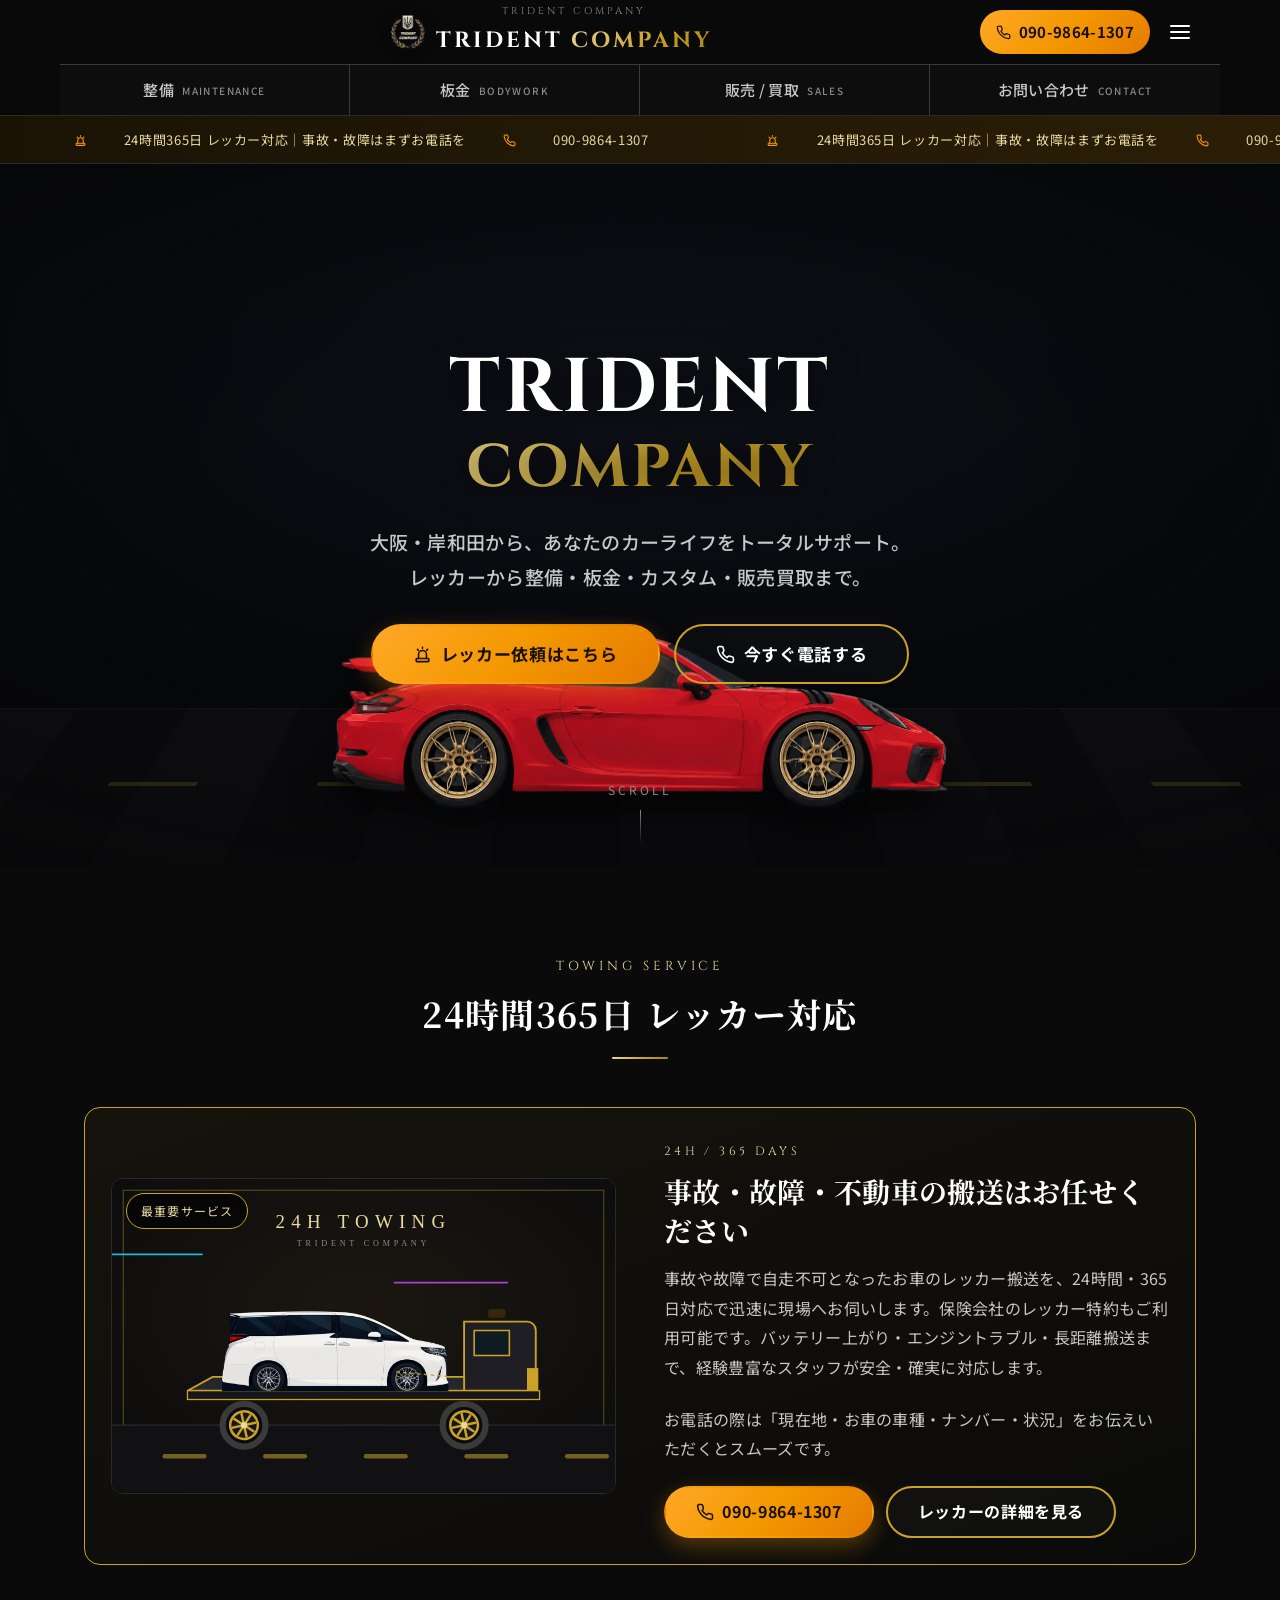
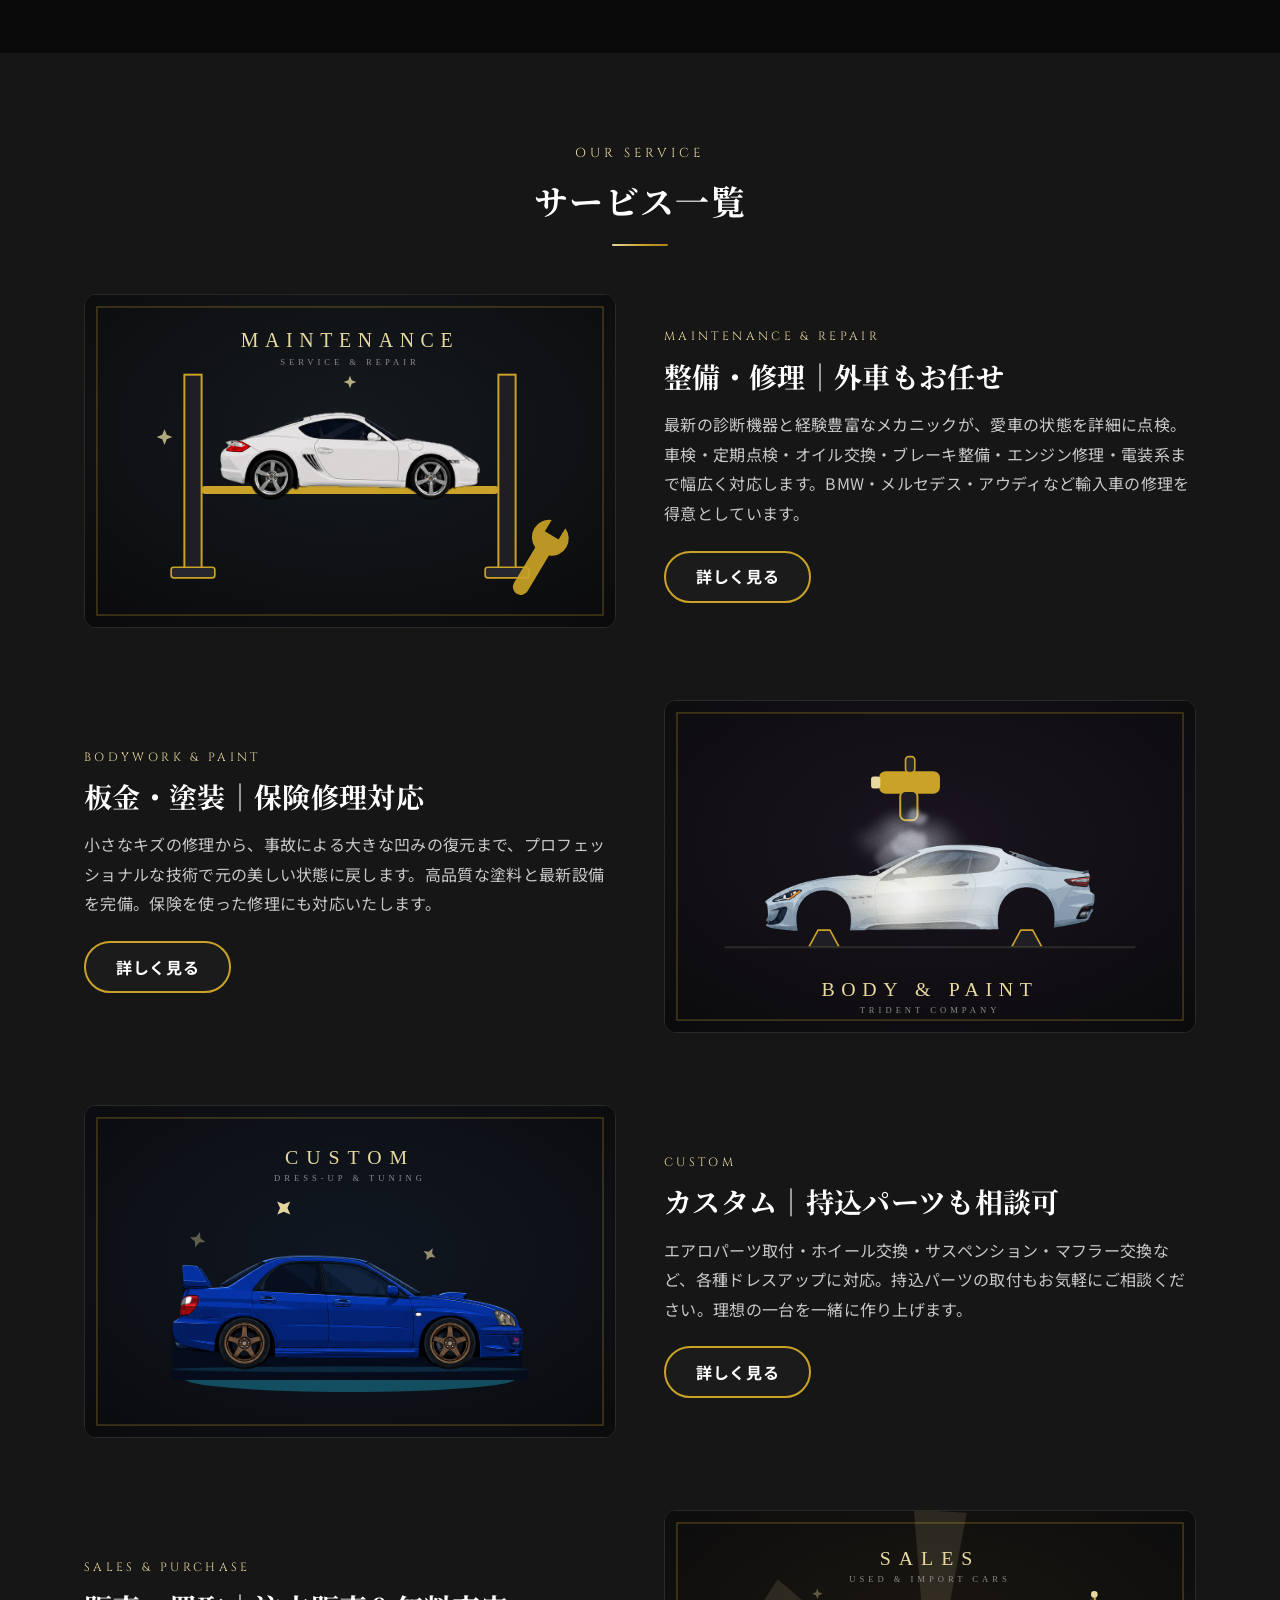
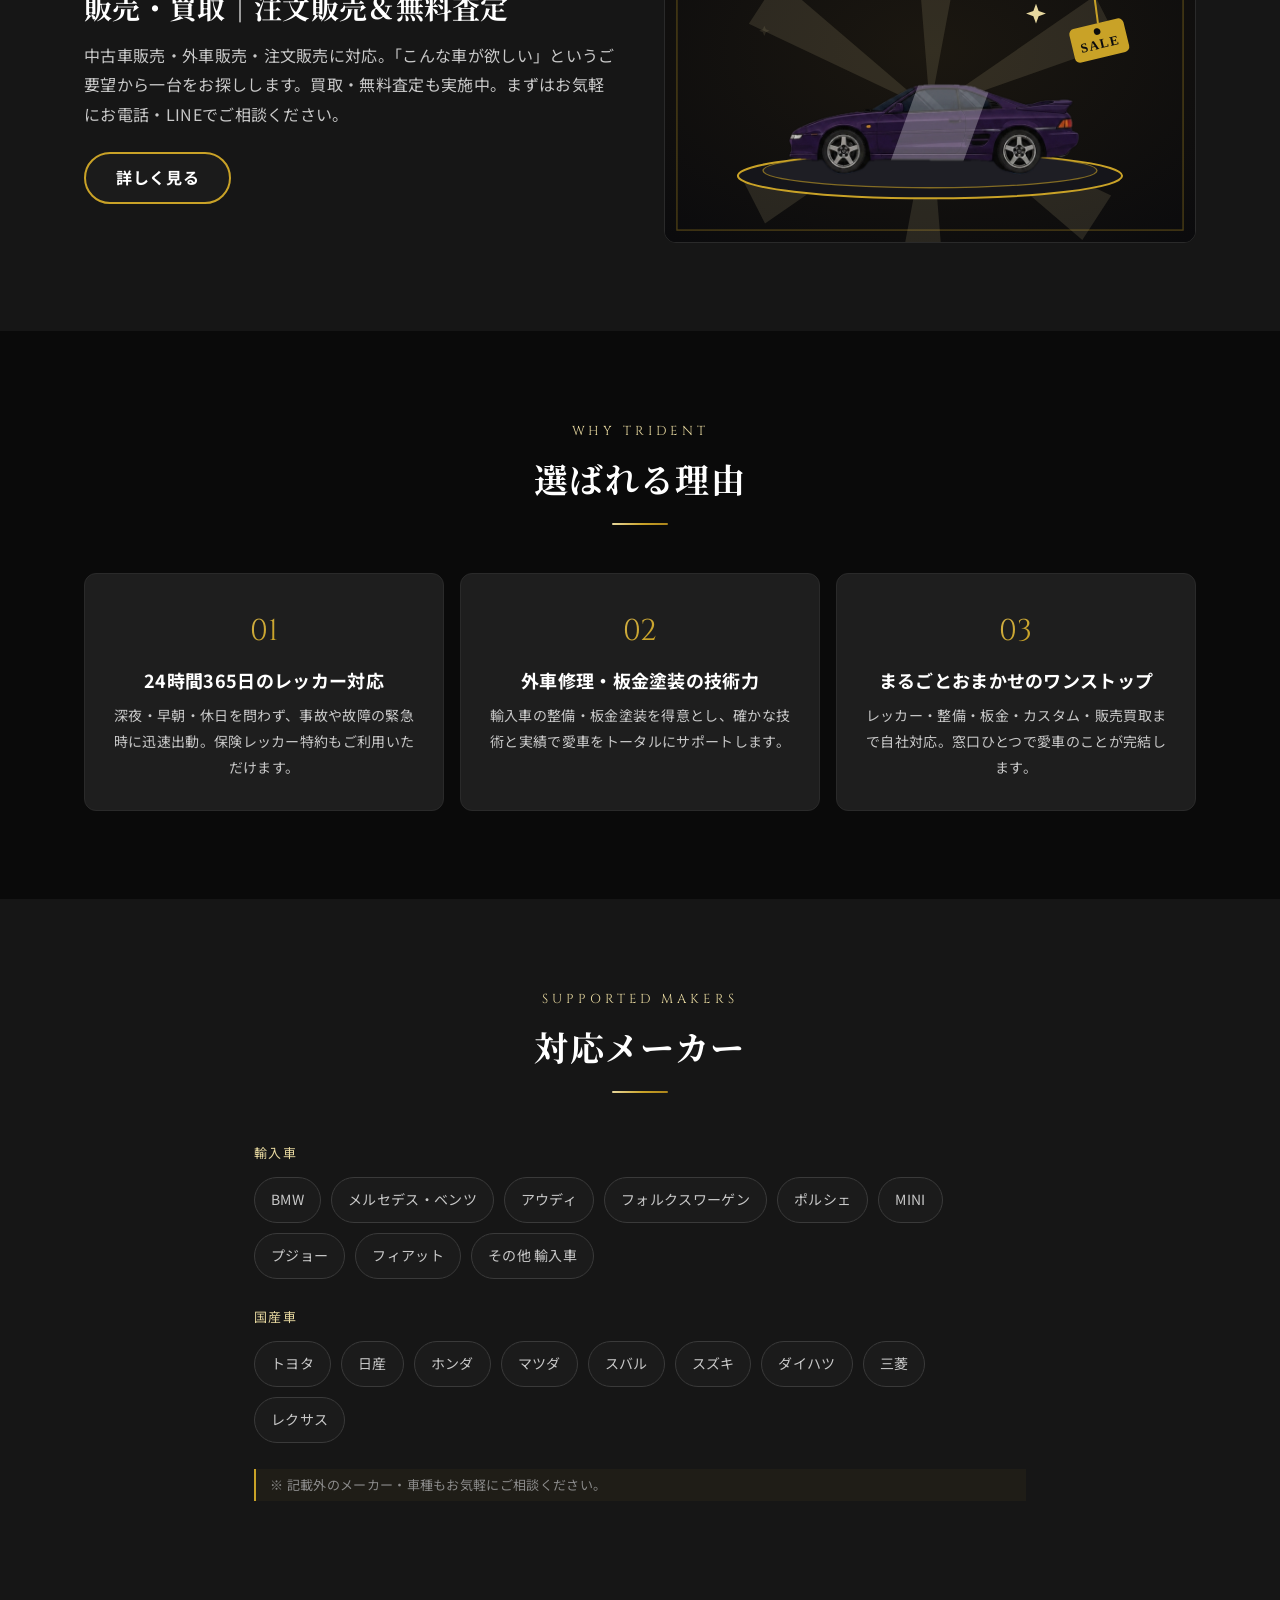
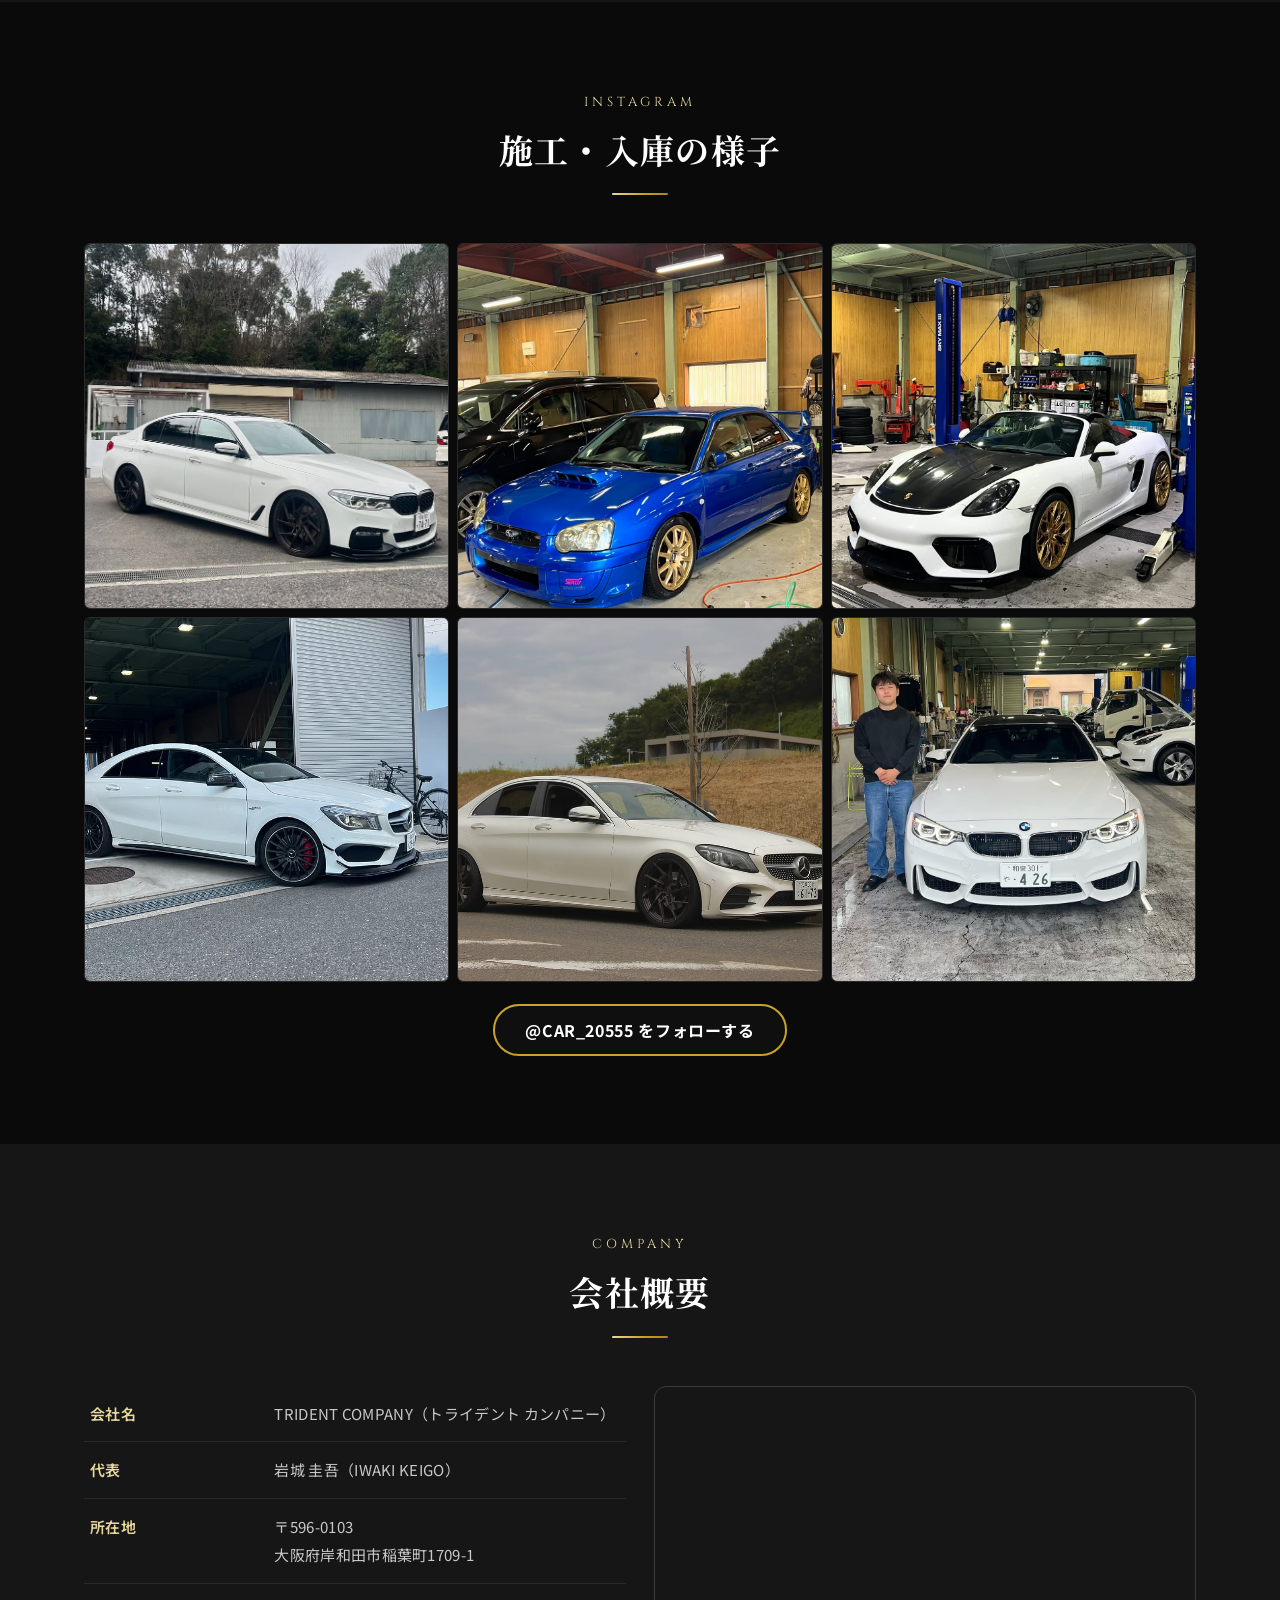
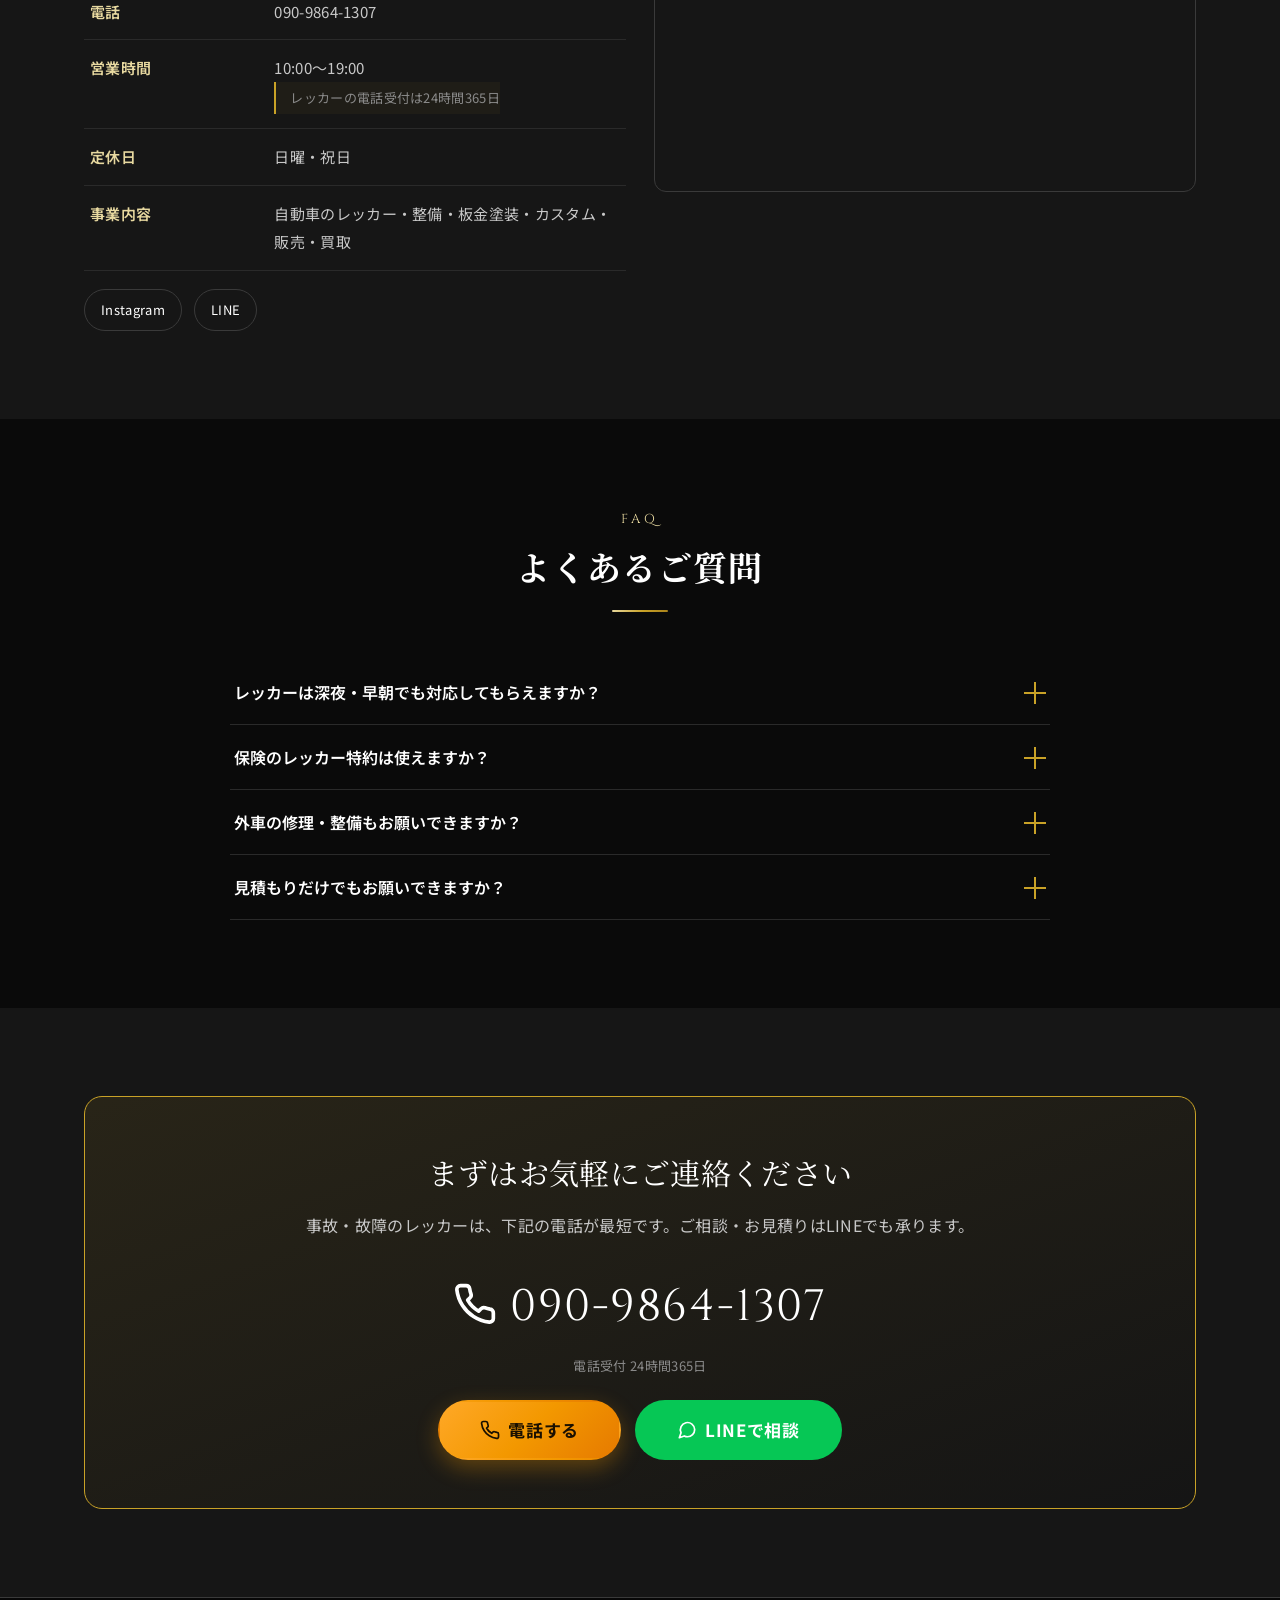
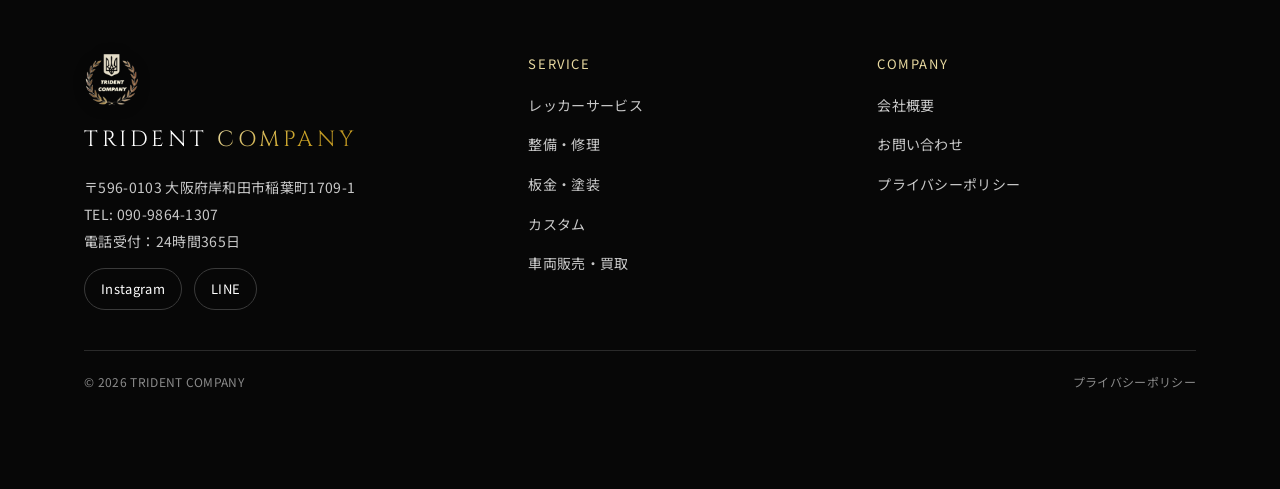
==== commit 719c2964: "未確定の注記・プレースホルダ文言を除去 - プライバシーポリシー: 「雛形(ドラフト)」注記を削除し正式文面として公開 - レッカー料金の考え方: 「提示可否は確認中」注記を削除し本文を自然に完結 -" ====
--- a/index.html
+++ b/index.html
@@ -311,7 +311,6 @@
         <span class="l1">TRIDENT</span>
         <span class="l2">COMPANY</span>
       </h1>
-      <!-- キャッチコピーは提案（検討事項 A-2）。要承認 -->
       <p class="hero__copy">大阪・岸和田から、あなたのカーライフをトータルサポート。<br>レッカーから整備・板金・カスタム・販売買取まで。</p>
       <div class="hero__cta">
         <a href="#contact" class="btn btn--primary btn--lg"><span class="btn__icon"><span class="icn icn--siren" aria-hidden="true"></span></span> レッカー依頼はこちら</a>
@@ -460,7 +459,7 @@
         <div class="sec-head__divider"></div>
       </div>
       <!-- 投稿リスト（assets/data/instagram-posts.js）の 6 件を登録順に表示。
-           各画像は該当投稿の permalink へ遷移する（検討事項 D-3）。
+           各画像は該当投稿の permalink へ遷移する。
            以下の静的グリッドは JS 無効時のフォールバック（同じ 6 件） -->
       <div class="ig-grid reveal">
         <a href="https://www.instagram.com/car_20555/p/DHYOEVEyByz/" target="_blank" rel="noopener"><img src="assets/img/ig/DHYOEVEyByz.jpg" alt="施工・入庫の様子（Instagram投稿）" loading="lazy" decoding="async"></a>
@@ -517,7 +516,6 @@
         <h2 class="sec-head__ja">よくあるご質問</h2>
         <div class="sec-head__divider"></div>
       </div>
-      <!-- FAQの実データは要収集（検討事項 C-9）。以下は想定Q&Aの提案 -->
       <div class="faq reveal">
         <div class="faq__item">
           <button class="faq__q" aria-expanded="false">レッカーは深夜・早朝でも対応してもらえますか？<span class="mark"></span></button>
